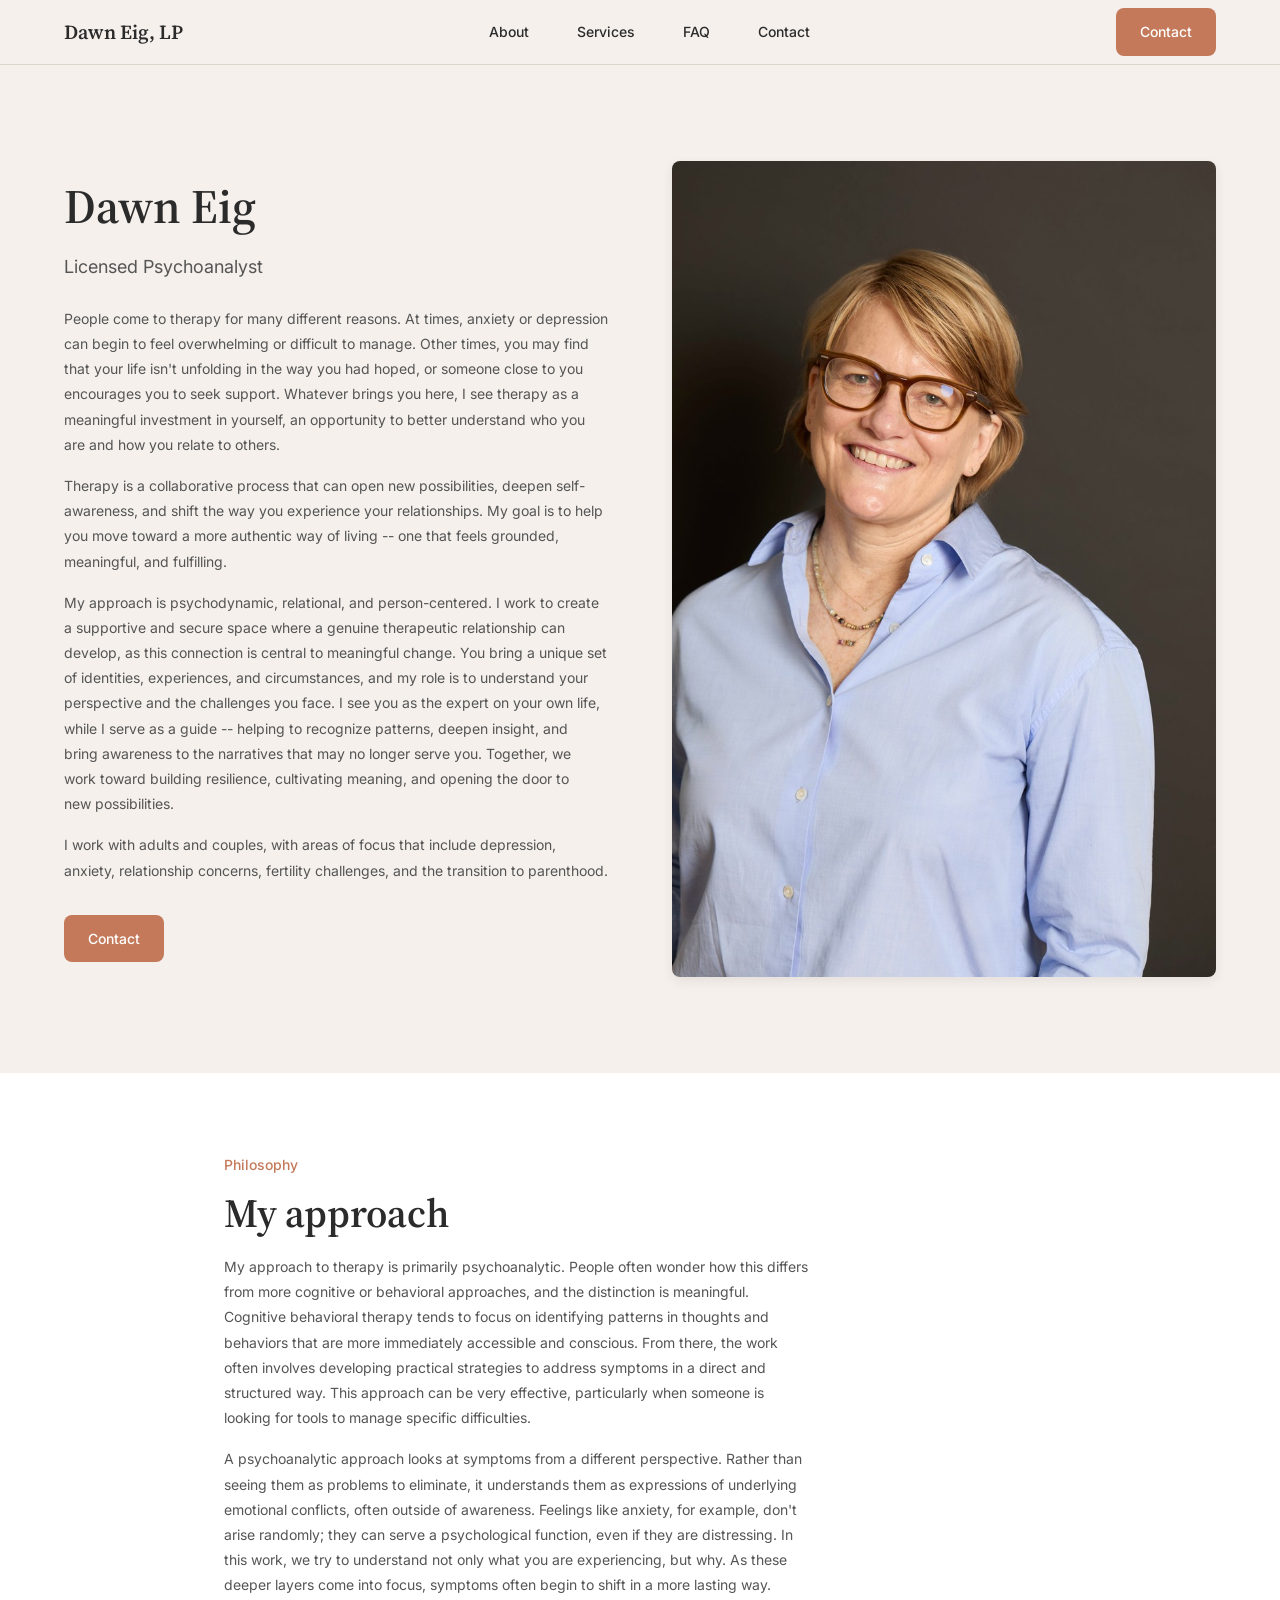
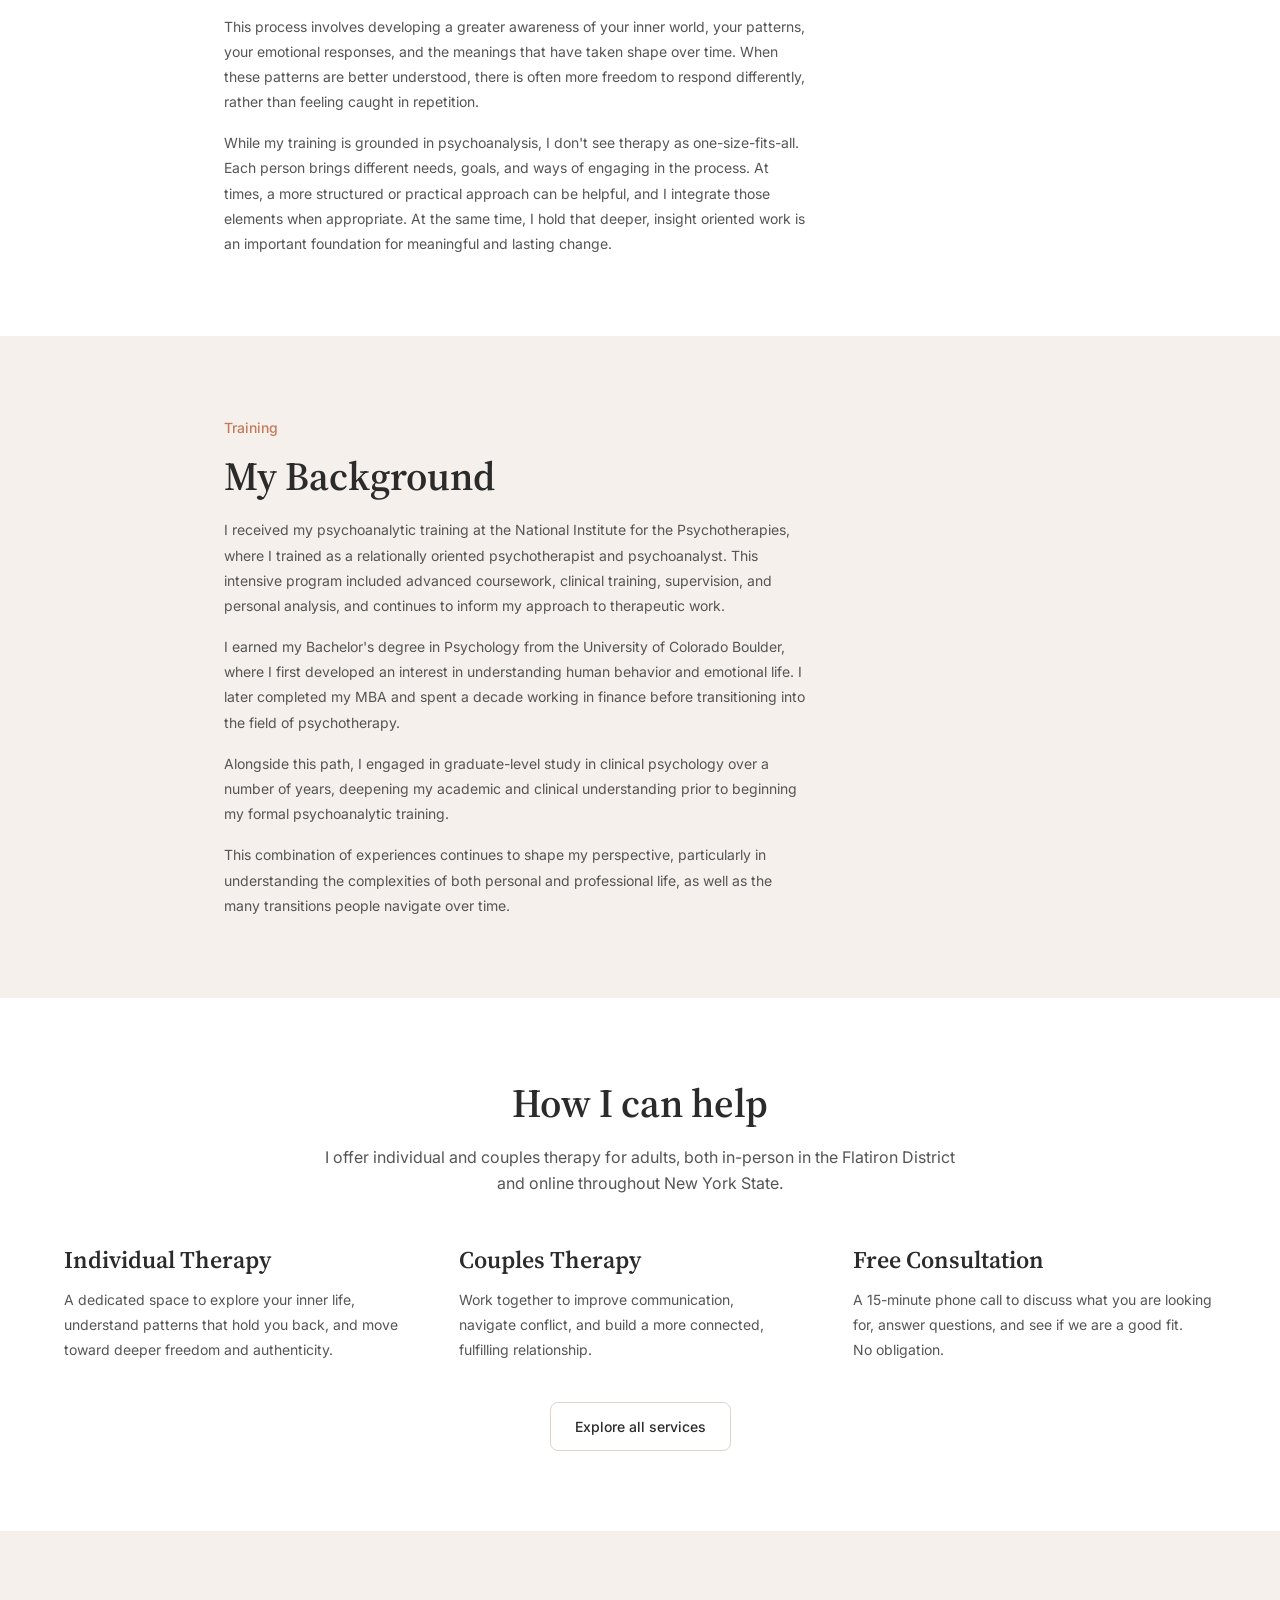
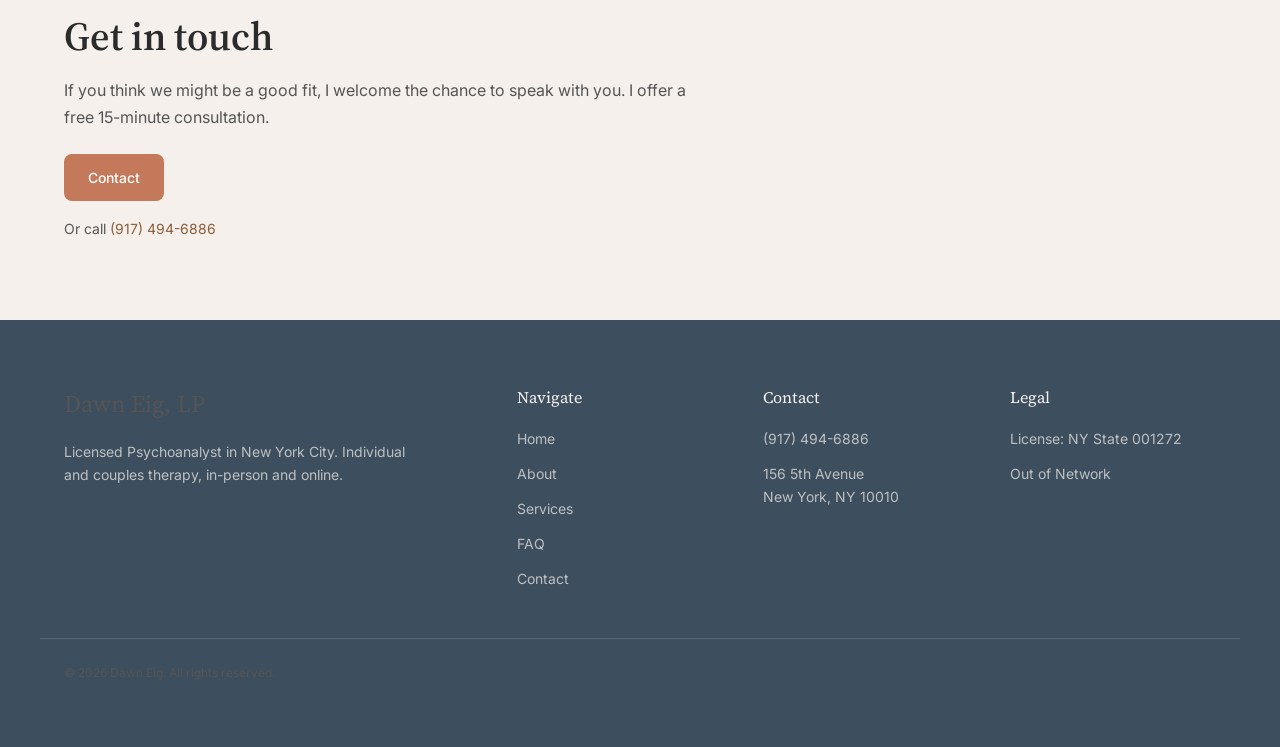
==== index.html @ f0683a22 "Update home subtitle to Licensed Psychoanalyst" ====
<!DOCTYPE html>
<html lang="en">
<head>
  <meta charset="UTF-8">
  <meta name="viewport" content="width=device-width, initial-scale=1.0">
  <meta name="description" content="Dawn Eig, Licensed Psychoanalyst in New York City. Individual and couples therapy.">
  <title>Dawn Eig, LP | Licensed Psychoanalyst | New York City</title>
  <link rel="preconnect" href="https://fonts.googleapis.com">
  <link rel="preconnect" href="https://fonts.gstatic.com" crossorigin>
  <link href="https://fonts.googleapis.com/css2?family=Inter:wght@400;500;600&family=Source+Serif+4:ital,opsz,wght@0,8..60,400;0,8..60,600;1,8..60,400&display=swap" rel="stylesheet">
  <link rel="stylesheet" href="/css/tokens.css">
  <link rel="stylesheet" href="/css/reset.css">
  <link rel="stylesheet" href="/css/base.css">
  <link rel="stylesheet" href="/css/layout.css">
  <link rel="stylesheet" href="/css/components.css">
  <link rel="stylesheet" href="/css/pages.css">
</head>
<body>
  <a href="#main" class="sr-only">Skip to main content</a>

  <header class="nav" role="banner">
    <div class="container nav__inner">
      <a href="/" class="nav__logo" aria-label="Dawn Eig, Licensed Psychoanalyst -- Home">Dawn Eig, LP</a>
      <nav class="nav__links" aria-label="Primary navigation">
        <a href="/about/" class="nav__link">About</a>
        <a href="/services/" class="nav__link">Services</a>
        <a href="/faq/" class="nav__link">FAQ</a>
        <a href="/contact/" class="nav__link">Contact</a>
      </nav>
      <a href="/contact/" class="btn btn--primary nav__cta">Contact</a>
      <button class="nav__toggle" aria-label="Toggle menu" aria-expanded="false" aria-controls="nav-mobile">
        <span class="nav__toggle-bar" aria-hidden="true"></span>
        <span class="nav__toggle-bar" aria-hidden="true"></span>
        <span class="nav__toggle-bar" aria-hidden="true"></span>
      </button>
    </div>
    <div id="nav-mobile" class="nav__mobile container">
      <a href="/about/" class="nav__link">About</a>
      <a href="/services/" class="nav__link">Services</a>
      <a href="/faq/" class="nav__link">FAQ</a>
      <a href="/contact/" class="nav__link">Contact</a>
      <a href="/contact/" class="btn btn--primary">Contact</a>
    </div>
  </header>

  <main id="main">
    <!-- Hero -->
    <section class="section section--primary hero" aria-labelledby="hero-heading">
      <div class="container hero__inner">
        <div class="hero__content">
          <h1 id="hero-heading" class="hero__title">Dawn Eig</h1>
          <p class="hero__subtitle">Licensed Psychoanalyst</p>
          <div class="hero__text" style="font-size: var(--font-size-sm);">
            <p>People come to therapy for many different reasons. At times, anxiety or depression can begin to feel overwhelming or difficult to manage. Other times, you may find that your life isn't unfolding in the way you had hoped, or someone close to you encourages you to seek support. Whatever brings you here, I see therapy as a meaningful investment in yourself, an opportunity to better understand who you are and how you relate to others.</p>
            <p>Therapy is a collaborative process that can open new possibilities, deepen self-awareness, and shift the way you experience your relationships. My goal is to help you move toward a more authentic way of living -- one that feels grounded, meaningful, and fulfilling.</p>
            <p>My approach is psychodynamic, relational, and person-centered. I work to create a supportive and secure space where a genuine therapeutic relationship can develop, as this connection is central to meaningful change. You bring a unique set of identities, experiences, and circumstances, and my role is to understand your perspective and the challenges you face. I see you as the expert on your own life, while I serve as a guide -- helping to recognize patterns, deepen insight, and bring awareness to the narratives that may no longer serve you. Together, we work toward building resilience, cultivating meaning, and opening the door to new possibilities.</p>
            <p>I work with adults and couples, with areas of focus that include depression, anxiety, relationship concerns, fertility challenges, and the transition to parenthood.</p>
          </div>
          <div class="hero__actions">
            <a href="/contact/" class="btn btn--primary">Contact</a>
          </div>
        </div>
        <figure class="hero__image">
          <img src="/assets/images/dawn-eig-hero.jpg" alt="Dawn Eig, Licensed Psychoanalyst" loading="eager" width="800" height="1200">
        </figure>
      </div>
    </section>

    <!-- Philosophy -->
    <section class="section section--secondary" aria-labelledby="philosophy-heading">
      <div class="container container--narrow">
        <span class="section__eyebrow">Philosophy</span>
        <h2 id="philosophy-heading" class="section__title">My approach</h2>
        <div style="font-size: var(--font-size-sm); line-height: var(--line-height-relaxed); color: var(--color-text-secondary);">
          <p style="margin-bottom: var(--space-4);">My approach to therapy is primarily psychoanalytic. People often wonder how this differs from more cognitive or behavioral approaches, and the distinction is meaningful. Cognitive behavioral therapy tends to focus on identifying patterns in thoughts and behaviors that are more immediately accessible and conscious. From there, the work often involves developing practical strategies to address symptoms in a direct and structured way. This approach can be very effective, particularly when someone is looking for tools to manage specific difficulties.</p>
          <p style="margin-bottom: var(--space-4);">A psychoanalytic approach looks at symptoms from a different perspective. Rather than seeing them as problems to eliminate, it understands them as expressions of underlying emotional conflicts, often outside of awareness. Feelings like anxiety, for example, don't arise randomly; they can serve a psychological function, even if they are distressing. In this work, we try to understand not only what you are experiencing, but why. As these deeper layers come into focus, symptoms often begin to shift in a more lasting way.</p>
          <p style="margin-bottom: var(--space-4);">This process involves developing a greater awareness of your inner world, your patterns, your emotional responses, and the meanings that have taken shape over time. When these patterns are better understood, there is often more freedom to respond differently, rather than feeling caught in repetition.</p>
          <p>While my training is grounded in psychoanalysis, I don't see therapy as one-size-fits-all. Each person brings different needs, goals, and ways of engaging in the process. At times, a more structured or practical approach can be helpful, and I integrate those elements when appropriate. At the same time, I hold that deeper, insight oriented work is an important foundation for meaningful and lasting change.</p>
        </div>
      </div>
    </section>

    <!-- Training -->
    <section class="section section--primary" aria-labelledby="training-heading">
      <div class="container container--narrow">
        <span class="section__eyebrow">Training</span>
        <h2 id="training-heading" class="section__title">My Background</h2>
        <div style="font-size: var(--font-size-sm); line-height: var(--line-height-relaxed); color: var(--color-text-secondary);">
          <p style="margin-bottom: var(--space-4);">I received my psychoanalytic training at the National Institute for the Psychotherapies, where I trained as a relationally oriented psychotherapist and psychoanalyst. This intensive program included advanced coursework, clinical training, supervision, and personal analysis, and continues to inform my approach to therapeutic work.</p>
          <p style="margin-bottom: var(--space-4);">I earned my Bachelor's degree in Psychology from the University of Colorado Boulder, where I first developed an interest in understanding human behavior and emotional life. I later completed my MBA and spent a decade working in finance before transitioning into the field of psychotherapy.</p>
          <p style="margin-bottom: var(--space-4);">Alongside this path, I engaged in graduate-level study in clinical psychology over a number of years, deepening my academic and clinical understanding prior to beginning my formal psychoanalytic training.</p>
          <p>This combination of experiences continues to shape my perspective, particularly in understanding the complexities of both personal and professional life, as well as the many transitions people navigate over time.</p>
        </div>
      </div>
    </section>

    <!-- Services Preview -->
    <section class="section section--secondary" aria-labelledby="services-heading">
      <div class="container">
        <header class="section__header section__header--center">
          <h2 id="services-heading" class="section__title">How I can help</h2>
          <p>I offer individual and couples therapy for adults, both in-person in the Flatiron District and online throughout New York State.</p>
        </header>
        <div class="grid grid--3">
          <article>
            <h3 style="font-family: var(--font-serif); font-size: var(--font-size-xl); margin-bottom: var(--space-3);">Individual Therapy</h3>
            <p style="font-size: var(--font-size-sm); line-height: var(--line-height-relaxed); color: var(--color-text-secondary);">A dedicated space to explore your inner life, understand patterns that hold you back, and move toward deeper freedom and authenticity.</p>
          </article>
          <article>
            <h3 style="font-family: var(--font-serif); font-size: var(--font-size-xl); margin-bottom: var(--space-3);">Couples Therapy</h3>
            <p style="font-size: var(--font-size-sm); line-height: var(--line-height-relaxed); color: var(--color-text-secondary);">Work together to improve communication, navigate conflict, and build a more connected, fulfilling relationship.</p>
          </article>
          <article>
            <h3 style="font-family: var(--font-serif); font-size: var(--font-size-xl); margin-bottom: var(--space-3);">Free Consultation</h3>
            <p style="font-size: var(--font-size-sm); line-height: var(--line-height-relaxed); color: var(--color-text-secondary);">A 15-minute phone call to discuss what you are looking for, answer questions, and see if we are a good fit. No obligation.</p>
          </article>
        </div>
        <div class="text-center" style="margin-top: var(--space-10);">
          <a href="/services/" class="btn btn--secondary">Explore all services</a>
        </div>
      </div>
    </section>

    <!-- CTA -->
    <section class="section section--primary" aria-labelledby="cta-heading">
      <div class="container">
        <h2 id="cta-heading" class="section__title">Get in touch</h2>
        <p style="margin-bottom: var(--space-6);">If you think we might be a good fit, I welcome the chance to speak with you. I offer a free 15-minute consultation.</p>
        <a href="/contact/" class="btn btn--primary">Contact</a>
        <p style="margin-top: var(--space-4); font-size: var(--font-size-sm);">Or call <a href="tel:+19174946886">(917) 494-6886</a></p>
      </div>
    </section>
  </main>

  <footer class="footer" role="contentinfo">
    <div class="container footer__inner">
      <div>
        <p class="footer__brand">Dawn Eig, LP</p>
        <p class="footer__text">Licensed Psychoanalyst in New York City. Individual and couples therapy, in-person and online.</p>
      </div>
      <div>
        <p class="footer__heading">Navigate</p>
        <nav class="footer__links" aria-label="Footer navigation">
          <a href="/" class="footer__link">Home</a>
          <a href="/about/" class="footer__link">About</a>
          <a href="/services/" class="footer__link">Services</a>
          <a href="/faq/" class="footer__link">FAQ</a>
          <a href="/contact/" class="footer__link">Contact</a>
        </nav>
      </div>
      <div>
        <p class="footer__heading">Contact</p>
        <div class="footer__links">
          <a href="tel:+19174946886" class="footer__link">(917) 494-6886</a>
          <a href="https://maps.google.com/?q=156+5th+Avenue+New+York+NY+10010" target="_blank" rel="noopener noreferrer" class="footer__link">156 5th Avenue<br>New York, NY 10010</a>
        </div>
      </div>
      <div>
        <p class="footer__heading">Legal</p>
        <div class="footer__links">
          <span class="footer__link">License: NY State 001272</span>
          <span class="footer__link">Out of Network</span>
        </div>
      </div>
    </div>
    <div class="container footer__bottom">
      <p>&copy; 2026 Dawn Eig. All rights reserved.</p>
    </div>
  </footer>

  <script type="module" src="/js/main.js"></script>
</body>
</html>
---- css/tokens.css ----
/*
 * Design Tokens
 * Single source of truth for colors, typography, spacing, and breakpoints.
 * Modify here to update the entire site.
 */

:root {
  /* Colors */
  --color-bg-primary: #F5F0EB;
  --color-bg-secondary: #FFFFFF;
  --color-bg-dark: #3D4F5F;
  --color-text-primary: #2B2B2B;
  --color-text-secondary: #555555;
  --color-text-on-dark: #F5F0EB;
  --color-accent: #C47A5A;
  --color-accent-hover: #A86446;
  --color-accent-light: #E8C4B0;
  --color-link: #8B5E3C;
  --color-border: #DDD5CC;

  /* Typography */
  --font-serif: 'Source Serif 4', 'Cormorant Garamond', Georgia, serif;
  --font-sans: 'Inter', 'DM Sans', -apple-system, BlinkMacSystemFont, sans-serif;
  --font-size-xs: 0.75rem;
  --font-size-sm: 0.875rem;
  --font-size-base: 1rem;
  --font-size-md: 1.125rem;
  --font-size-lg: 1.25rem;
  --font-size-xl: 1.5rem;
  --font-size-2xl: 2rem;
  --font-size-3xl: 2.5rem;
  --font-size-4xl: 3rem;
  --line-height-tight: 1.25;
  --line-height-normal: 1.65;
  --line-height-relaxed: 1.8;

  /* Spacing */
  --space-1: 0.25rem;
  --space-2: 0.5rem;
  --space-3: 0.75rem;
  --space-4: 1rem;
  --space-5: 1.25rem;
  --space-6: 1.5rem;
  --space-8: 2rem;
  --space-10: 2.5rem;
  --space-12: 3rem;
  --space-16: 4rem;
  --space-20: 5rem;
  --space-24: 6rem;

  /* Layout */
  --container-max: 75rem;
  --container-narrow: 55rem;
  --section-padding-y: var(--space-20);
  --border-radius: 8px;

  /* Transitions */
  --transition-fast: 150ms ease;
  --transition-base: 200ms ease;
  --transition-slow: 300ms ease;

  /* Shadows */
  --shadow-sm: 0 1px 2px rgba(43, 43, 43, 0.05);
  --shadow-md: 0 4px 12px rgba(43, 43, 43, 0.08);
  --shadow-lg: 0 8px 24px rgba(43, 43, 43, 0.1);
}

@media (prefers-reduced-motion: reduce) {
  :root {
    --transition-fast: 0ms;
    --transition-base: 0ms;
    --transition-slow: 0ms;
  }
}
---- css/base.css ----
/* Base typography and element styles */

body {
  font-family: var(--font-sans);
  font-size: var(--font-size-base);
  color: var(--color-text-primary);
  background-color: var(--color-bg-primary);
}

h1, h2, h3, h4 {
  font-family: var(--font-serif);
  font-weight: 600;
  line-height: var(--line-height-tight);
  color: var(--color-text-primary);
  text-wrap: balance;
}

h1 { font-size: var(--font-size-3xl); }
h2 { font-size: var(--font-size-2xl); }
h3 { font-size: var(--font-size-xl); }
h4 { font-size: var(--font-size-lg); }

p {
  max-width: 65ch;
  text-wrap: pretty;
  color: var(--color-text-secondary);
}

p + p {
  margin-top: var(--space-4);
}

a {
  color: var(--color-link);
  transition: color var(--transition-fast);
}

a:hover,
a:focus {
  color: var(--color-accent);
  text-decoration: underline;
  text-underline-offset: 3px;
}

@media (min-width: 48rem) {
  h1 { font-size: var(--font-size-4xl); }
  h2 { font-size: var(--font-size-3xl); }
}
---- css/layout.css ----
/* Layout primitives: containers, sections, grids */

.container {
  width: 100%;
  max-width: var(--container-max);
  margin-inline: auto;
  padding-inline: var(--space-6);
}

.container--narrow {
  max-width: var(--container-narrow);
}

.section {
  padding-block: var(--section-padding-y);
}

.section--primary {
  background-color: var(--color-bg-primary);
}

.section--secondary {
  background-color: var(--color-bg-secondary);
}

.section--dark {
  background-color: var(--color-bg-dark);
  color: var(--color-text-on-dark);
}

.section--dark h1,
.section--dark h2,
.section--dark h3,
.section--dark h4 {
  color: var(--color-text-on-dark);
}

.section--dark p {
  color: rgba(245, 240, 235, 0.85);
}

.section--dark .card {
  color: var(--color-text-primary);
}

.section--dark .card h3,
.section--dark .card .card__title {
  color: var(--color-text-primary);
}

.section--dark .card p,
.section--dark .card .card__text {
  color: var(--color-text-secondary);
}

.grid {
  display: grid;
  gap: var(--space-8);
}

.grid--2 {
  grid-template-columns: 1fr;
}

.grid--3 {
  grid-template-columns: 1fr;
}

@media (min-width: 48rem) {
  .grid--2 {
    grid-template-columns: repeat(2, 1fr);
  }
}

@media (min-width: 64rem) {
  .grid--3 {
    grid-template-columns: repeat(3, 1fr);
  }
}
---- css/components.css ----
/* Reusable UI components */

/* ---- Navigation ---- */
.nav {
  position: sticky;
  top: 0;
  z-index: 100;
  background-color: rgba(245, 240, 235, 0.95);
  backdrop-filter: blur(8px);
  border-bottom: 1px solid var(--color-border);
}

.nav__inner {
  display: flex;
  align-items: center;
  justify-content: space-between;
  height: 4rem;
}

.nav__logo {
  font-family: var(--font-serif);
  font-size: var(--font-size-lg);
  font-weight: 600;
  color: var(--color-text-primary);
}

.nav__logo:hover {
  text-decoration: none;
  color: var(--color-accent);
}

.nav__links {
  display: none;
  gap: var(--space-12);
  align-items: center;
}

.nav__link {
  font-size: var(--font-size-sm);
  font-weight: 500;
  color: var(--color-text-primary);
}

.nav__link:hover,
.nav__link[aria-current="page"] {
  color: var(--color-accent);
}

.nav__cta {
  display: none;
}

.nav__toggle {
  display: flex;
  flex-direction: column;
  gap: 5px;
  padding: var(--space-2);
}

.nav__toggle-bar {
  display: block;
  width: 24px;
  height: 2px;
  background-color: var(--color-text-primary);
  transition: transform var(--transition-base), opacity var(--transition-base);
}

.nav__toggle[aria-expanded="true"] .nav__toggle-bar:first-child {
  transform: translateY(7px) rotate(45deg);
}

.nav__toggle[aria-expanded="true"] .nav__toggle-bar:nth-child(2) {
  opacity: 0;
}

.nav__toggle[aria-expanded="true"] .nav__toggle-bar:last-child {
  transform: translateY(-7px) rotate(-45deg);
}

.nav__mobile {
  display: none;
  flex-direction: column;
  gap: var(--space-4);
  padding: var(--space-4) var(--space-6) var(--space-8);
  border-top: 1px solid var(--color-border);
}

.nav__mobile.is-open {
  display: flex;
}

@media (min-width: 48rem) {
  .nav__links {
    display: flex;
  }

  .nav__cta {
    display: inline-flex;
  }

  .nav__toggle {
    display: none;
  }

  .nav__mobile {
    display: none !important;
  }
}

/* ---- Buttons ---- */
.btn {
  display: inline-flex;
  align-items: center;
  justify-content: center;
  padding: var(--space-3) var(--space-6);
  font-family: var(--font-sans);
  font-size: var(--font-size-sm);
  font-weight: 500;
  border-radius: var(--border-radius);
  transition: background-color var(--transition-base);
}

.btn:hover {
  text-decoration: none;
}

.btn:active {
  opacity: 0.92;
}

.btn--primary:focus-visible,
.btn--on-dark:focus-visible {
  outline-color: var(--color-bg-secondary);
}

.btn--primary {
  background-color: var(--color-accent);
  color: var(--color-bg-secondary);
}

.btn--primary:hover {
  background-color: var(--color-accent-hover);
  color: var(--color-bg-secondary);
}

.btn--secondary {
  background-color: transparent;
  color: var(--color-text-primary);
  border: 1.5px solid var(--color-border);
}

.btn--secondary:hover {
  border-color: var(--color-accent);
  color: var(--color-accent);
}

.btn--on-dark {
  background-color: var(--color-bg-secondary);
  color: var(--color-text-primary);
}

.btn--on-dark:hover {
  background-color: var(--color-accent-light);
}

/* ---- Cards ---- */
.card {
  background-color: var(--color-bg-secondary);
  border-radius: var(--border-radius);
  padding: var(--space-8);
  box-shadow: var(--shadow-sm);
  transition: box-shadow var(--transition-base), transform var(--transition-base);
}

.card:hover {
  box-shadow: var(--shadow-md);
}

.card__title {
  font-family: var(--font-serif);
  font-size: var(--font-size-xl);
  margin-bottom: var(--space-3);
}

.card__text {
  font-size: var(--font-size-sm);
  line-height: var(--line-height-relaxed);
}

/* ---- Forms ---- */
.form__group {
  margin-bottom: var(--space-5);
}

.form__label {
  display: block;
  margin-bottom: var(--space-2);
  font-size: var(--font-size-sm);
  font-weight: 500;
  color: var(--color-text-secondary);
}

.form__input,
.form__textarea {
  width: 100%;
  padding: var(--space-3) var(--space-4);
  font-size: var(--font-size-base);
  background-color: var(--color-bg-secondary);
  border: 1.5px solid var(--color-border);
  border-radius: var(--border-radius);
  transition: border-color var(--transition-fast), box-shadow var(--transition-fast);
}

.form__input:focus,
.form__textarea:focus {
  border-color: var(--color-accent);
  box-shadow: 0 0 0 3px rgba(196, 122, 90, 0.15);
  outline: none;
}

.form__textarea {
  min-height: 8rem;
  resize: vertical;
}

.form__error {
  display: none;
  margin-top: var(--space-2);
  font-size: var(--font-size-sm);
  color: #C0392B;
}

.form__group.is-invalid .form__error {
  display: block;
}

.form__group.is-invalid .form__input,
.form__group.is-invalid .form__textarea {
  border-color: #C0392B;
}

.form__success {
  display: none;
  padding: var(--space-6);
  background-color: #E8F5E9;
  border: 1.5px solid #A5D6A7;
  border-radius: var(--border-radius);
  color: #2E7D32;
}

.form__success.is-visible {
  display: block;
}

/* ---- Utility ---- */
.text-center { text-align: center; }
.text-center p { margin-inline: auto; }

.sr-only {
  position: absolute;
  width: 1px;
  height: 1px;
  padding: 0;
  margin: -1px;
  overflow: hidden;
  clip: rect(0, 0, 0, 0);
  white-space: nowrap;
  border: 0;
}
---- css/pages.css ----
/* Page-specific styles */

/* ---- Hero ---- */
.hero {
  padding-block: var(--space-16);
}

.hero__inner {
  display: grid;
  gap: var(--space-10);
  align-items: center;
}

.hero__content {
  order: 2;
}

.hero__title {
  margin-bottom: var(--space-4);
}

.hero__title em {
  font-style: normal;
  color: var(--color-accent);
}

.hero__subtitle {
  font-family: var(--font-sans);
  font-size: var(--font-size-md);
  font-weight: 400;
  color: var(--color-text-secondary);
  margin-bottom: var(--space-6);
}

.hero__subtitle--about {
  font-style: italic;
  margin-top: calc(-1 * var(--space-4));
}

.hero__text {
  font-size: var(--font-size-md);
  line-height: var(--line-height-relaxed);
  margin-bottom: var(--space-8);
}

.hero__actions {
  display: flex;
  flex-wrap: wrap;
  gap: var(--space-4);
}

.hero__image {
  order: 1;
  border-radius: var(--border-radius);
  overflow: hidden;
  box-shadow: var(--shadow-md);
}

.hero__image img {
  width: 100%;
  aspect-ratio: 2 / 3;
  object-fit: cover;
}

/* About page bio text */
.bio__text {
  font-size: var(--font-size-lg);
  line-height: var(--line-height-relaxed);
  max-width: 55ch;
}

.bio__text:first-of-type {
  margin-top: var(--space-6);
}

@media (min-width: 48rem) {
  .hero {
    padding-block: var(--space-24);
  }

  .hero__inner {
    grid-template-columns: 1fr 1fr;
    gap: var(--space-16);
  }

  .hero__content {
    order: 1;
  }

  .hero__image {
    order: 2;
  }
}

/* ---- Section Header ---- */
.section__header {
  margin-bottom: var(--space-12);
}

.section__header--center {
  text-align: center;
}

.section__header--center p {
  margin-inline: auto;
}

.section__eyebrow {
  display: block;
  font-family: var(--font-sans);
  font-size: var(--font-size-sm);
  font-weight: 500;
  color: var(--color-accent);
  margin-bottom: var(--space-3);
}

.section__title {
  margin-bottom: var(--space-4);
}

/* ---- List Blocks ---- */
.list-block__item {
  padding: var(--space-6) 0;
  border-bottom: 1px solid var(--color-border);
}

.list-block__item:first-child {
  border-top: 1px solid var(--color-border);
}

.list-block__title {
  font-family: var(--font-serif);
  font-size: var(--font-size-lg);
  margin-bottom: var(--space-2);
}

.list-block__text {
  font-size: var(--font-size-sm);
  color: var(--color-text-secondary);
  max-width: 60ch;
}

/* ---- Footer ---- */
.footer {
  padding-block: var(--space-16);
  background-color: var(--color-bg-dark);
  color: var(--color-text-on-dark);
}

.footer__inner {
  display: grid;
  gap: var(--space-10);
}

.footer__brand {
  font-family: var(--font-serif);
  font-size: var(--font-size-xl);
  margin-bottom: var(--space-3);
}

.footer__text {
  font-size: var(--font-size-sm);
  color: rgba(245, 240, 235, 0.7);
  max-width: 40ch;
}

.footer__heading {
  font-family: var(--font-serif);
  font-size: var(--font-size-base);
  margin-bottom: var(--space-4);
  color: var(--color-text-on-dark);
}

.footer__links {
  display: flex;
  flex-direction: column;
  gap: var(--space-3);
}

.footer__link {
  font-size: var(--font-size-sm);
  color: rgba(245, 240, 235, 0.7);
}

.footer__link:hover {
  color: var(--color-text-on-dark);
}

.footer__bottom {
  margin-top: var(--space-12);
  padding-top: var(--space-6);
  border-top: 1px solid rgba(245, 240, 235, 0.15);
  font-size: var(--font-size-xs);
  color: rgba(245, 240, 235, 0.5);
}

@media (min-width: 48rem) {
  .footer__inner {
    grid-template-columns: 2fr 1fr 1fr 1fr;
  }
}
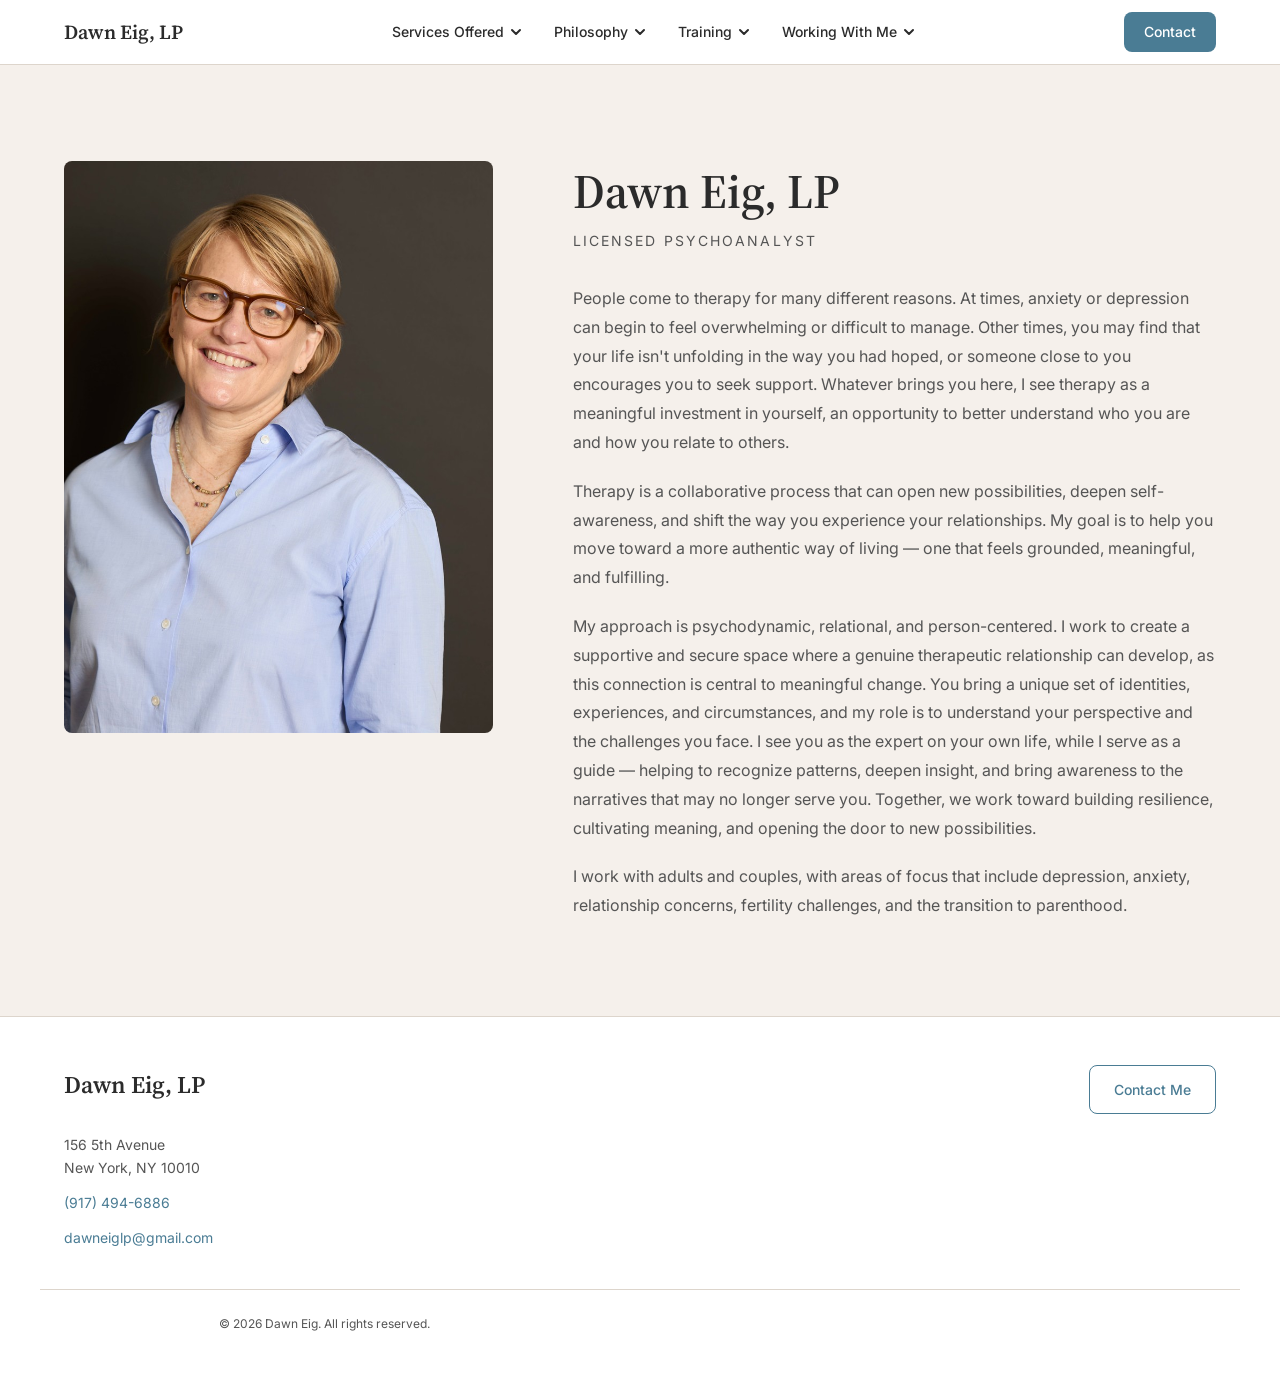
==== commit 0f1892f9: "Redesign: single-page dropdown-nav format matching kirstenlentz.com - Convert to single-page design " ====
--- a/index.html
+++ b/index.html
@@ -3,7 +3,7 @@
 <head>
   <meta charset="UTF-8">
   <meta name="viewport" content="width=device-width, initial-scale=1.0">
-  <meta name="description" content="Dawn Eig, Licensed Psychoanalyst in New York City. Individual and couples therapy.">
+  <meta name="description" content="Dawn Eig, Licensed Psychoanalyst in New York City. Individual and couples therapy, psychoanalysis, and couples therapy.">
   <title>Dawn Eig, LP | Licensed Psychoanalyst | New York City</title>
   <link rel="preconnect" href="https://fonts.googleapis.com">
   <link rel="preconnect" href="https://fonts.gstatic.com" crossorigin>
@@ -18,152 +18,266 @@
 <body>
   <a href="#main" class="sr-only">Skip to main content</a>
 
+  <!-- ======== Header / Navigation ======== -->
   <header class="nav" role="banner">
     <div class="container nav__inner">
-      <a href="/" class="nav__logo" aria-label="Dawn Eig, Licensed Psychoanalyst -- Home">Dawn Eig, LP</a>
-      <nav class="nav__links" aria-label="Primary navigation">
-        <a href="/about/" class="nav__link">About</a>
-        <a href="/services/" class="nav__link">Services</a>
-        <a href="/faq/" class="nav__link">FAQ</a>
-        <a href="/contact/" class="nav__link">Contact</a>
-      </nav>
-      <a href="/contact/" class="btn btn--primary nav__cta">Contact</a>
+      <a href="/" class="nav__logo" aria-label="Dawn Eig, Licensed Psychoanalyst — Home">Dawn Eig, LP</a>
+
+      <!-- Desktop dropdown navigation -->
+      <div class="nav__dropdowns">
+        <div class="nav__dropdown-wrapper" style="position: relative;">
+          <button class="nav__dropdown-btn" aria-expanded="false" aria-controls="dropdown-services" data-dropdown="services">
+            Services Offered
+            <svg class="nav__chevron" viewBox="0 0 12 12" fill="none" stroke="currentColor" stroke-width="2" stroke-linecap="round" stroke-linejoin="round" aria-hidden="true">
+              <polyline points="2,4 6,8 10,4"></polyline>
+            </svg>
+          </button>
+        </div>
+        <div class="nav__dropdown-wrapper" style="position: relative;">
+          <button class="nav__dropdown-btn" aria-expanded="false" aria-controls="dropdown-philosophy" data-dropdown="philosophy">
+            Philosophy
+            <svg class="nav__chevron" viewBox="0 0 12 12" fill="none" stroke="currentColor" stroke-width="2" stroke-linecap="round" stroke-linejoin="round" aria-hidden="true">
+              <polyline points="2,4 6,8 10,4"></polyline>
+            </svg>
+          </button>
+        </div>
+        <div class="nav__dropdown-wrapper" style="position: relative;">
+          <button class="nav__dropdown-btn" aria-expanded="false" aria-controls="dropdown-training" data-dropdown="training">
+            Training
+            <svg class="nav__chevron" viewBox="0 0 12 12" fill="none" stroke="currentColor" stroke-width="2" stroke-linecap="round" stroke-linejoin="round" aria-hidden="true">
+              <polyline points="2,4 6,8 10,4"></polyline>
+            </svg>
+          </button>
+        </div>
+        <div class="nav__dropdown-wrapper" style="position: relative;">
+          <button class="nav__dropdown-btn" aria-expanded="false" aria-controls="dropdown-working" data-dropdown="working">
+            Working With Me
+            <svg class="nav__chevron" viewBox="0 0 12 12" fill="none" stroke="currentColor" stroke-width="2" stroke-linecap="round" stroke-linejoin="round" aria-hidden="true">
+              <polyline points="2,4 6,8 10,4"></polyline>
+            </svg>
+          </button>
+        </div>
+      </div>
+
+      <a href="/contact/" class="nav__cta">Contact</a>
+
+      <!-- Mobile hamburger toggle -->
       <button class="nav__toggle" aria-label="Toggle menu" aria-expanded="false" aria-controls="nav-mobile">
         <span class="nav__toggle-bar" aria-hidden="true"></span>
         <span class="nav__toggle-bar" aria-hidden="true"></span>
         <span class="nav__toggle-bar" aria-hidden="true"></span>
       </button>
     </div>
+
+    <!-- Desktop Dropdown Panels (full-width, positioned below header) -->
+    <div id="dropdown-services" class="dropdown-panel" role="region" aria-label="Services Offered" hidden>
+      <div class="dropdown-panel__inner">
+        <div class="dropdown-panel__services">
+          <div class="dropdown-panel__service-item">
+            <h3>Individual Therapy</h3>
+            <p>Psychotherapy is a shared process — an encounter between two minds working together to make sense of what feels difficult or overwhelming. At certain moments in life, it becomes hard to navigate things on your own. In those moments, having another person alongside you can open up new ways of understanding. Together, we begin to ask: what are the stories you carry about yourself, and how have they taken shape over time? As we explore these narratives, it often becomes clear that some no longer fit and may be ready to shift.</p>
+            <p>When painful experiences remain outside of awareness, they tend to repeat themselves in subtle and not-so-subtle ways. These patterns can begin to feel stuck, as if you're circling the same struggles without resolution. Therapy offers a space to pause these cycles, to look at them more closely, and to begin imagining something different — so that change feels possible and life becomes more manageable and meaningful.</p>
+            <p>People often wonder whether talking alone can truly make a difference. In many cases, it can. Research and clinical experience alike show that meaningful change can emerge through conversation, especially when approached with openness and curiosity. Over time, the therapeutic relationship itself becomes a place where new ways of thinking, feeling, and relating can take shape.</p>
+            <p>You might think of therapy as creating room to think and feel more freely — especially when anxiety, depression, or overwhelm make it hard to find clarity. Within this space, new perspectives can emerge, along with a deeper understanding of yourself and your experiences. As this unfolds, many people begin to feel a sense of relief and greater emotional freedom.</p>
+            <p>This process is guided by someone trained to understand emotional pain — how it develops, how it is expressed, and how it can be worked through with care and attention. Therapy makes it possible to access parts of yourself that may have been out of reach, shaped by past experiences or held outside of awareness. Bringing these elements into view is often an important step toward lasting change.</p>
+          </div>
+          <div class="dropdown-panel__service-item">
+            <h3>Individual Psychoanalysis</h3>
+            <p>Psychoanalysis began with Freud at the end of the 19th century, but it has evolved significantly over time. Today, it is a living, dynamic practice shaped by more than a century of clinical experience and new ways of understanding the mind.</p>
+            <p>Contemporary psychoanalysis centers on the relationship between you and the analyst. It uses that relationship as a way to explore your inner world — your thoughts, feelings, memories, and patterns — in a sustained and meaningful way. The work is immersive and deeply collaborative, grounded in a shared commitment to understanding your experience more fully. Within this process, space is created for insight, connection, and change, allowing for a deeper engagement with areas of conflict, pain, and possibility.</p>
+            <p>One of the primary distinctions between psychotherapy and psychoanalysis is the frequency of sessions. While this may seem like a practical detail, it has important implications for the depth of the work. Meeting more frequently allows for a greater sense of continuity and immersion, making it easier to notice patterns as they unfold both within the sessions and in your daily life. This sustained engagement can deepen the process and open up more opportunities for meaningful change.</p>
+            <p>At the same time, once-weekly psychotherapy can be highly effective and transformative. The choice of frequency depends on what feels manageable and appropriate for you. When it is possible to meet more often, however, the added consistency and intensity can strengthen the therapeutic relationship and support a more in-depth exploration.</p>
+          </div>
+          <div class="dropdown-panel__service-item">
+            <h3>Couples Therapy</h3>
+            <p>Couples therapy is a space where the relationship itself becomes the focus of our work. Rather than concentrating on one person, we pay attention to the dynamic that unfolds between you, how you communicate, where you feel stuck, and how patterns develop over time. As a team, we work toward understanding these patterns with greater clarity and care.</p>
+            <p>Part of this process involves learning how each of you experiences and expresses emotion. Often, partners can feel misunderstood even when there is genuine care and effort. Together, we begin to "translate" each other's emotional languages, recognizing that empathy in a relationship goes beyond imagining how you might feel in the same situation. It involves drawing on a deeper understanding of your partner, their history, sensitivities, and ways of making meaning, to more fully grasp their experience.</p>
+            <p>Many couples find themselves caught in repeating cycles, miscommunications, frustrations, or disconnections that seem to resolve temporarily but then return. In therapy, we slow these moments down to better understand what is happening beneath the surface. This creates an opportunity to respond differently, with more awareness and intention, rather than reacting patterns.</p>
+            <p>Couples therapy also creates space to rebuild trust, strengthen connection, and re-engage with one another in more meaningful ways. This may involve working through conflict, navigating life transitions, or addressing longstanding tensions. Over time, the goal is not only to reduce distress, but to help you feel more seen, understood, and supported within the relationship.</p>
+          </div>
+        </div>
+      </div>
+    </div>
+
+    <div id="dropdown-philosophy" class="dropdown-panel" role="region" aria-label="Philosophy" hidden>
+      <div class="dropdown-panel__inner">
+        <div class="dropdown-panel__text">
+          <p>My approach to therapy is primarily psychoanalytic. People often wonder how this differs from more cognitive or behavioral approaches, and the distinction is meaningful. Cognitive behavioral therapy tends to focus on identifying patterns in thoughts and behaviors that are more immediately accessible and conscious. From there, the work often involves developing practical strategies to address symptoms in a direct and structured way. This approach can be very effective, particularly when someone is looking for tools to manage specific difficulties.</p>
+          <p>A psychoanalytic approach looks at symptoms from a different perspective. Rather than seeing them as problems to eliminate, it understands them as expressions of underlying emotional conflicts, often outside of awareness. Feelings like anxiety, for example, don't arise randomly; they can serve a psychological function, even if they are distressing. In this work, we try to understand not only what you are experiencing, but why. As these deeper layers come into focus, symptoms often begin to shift in a more lasting way.</p>
+          <p>This process involves developing a greater awareness of your inner world, your patterns, your emotional responses, and the meanings that have taken shape over time. When these patterns are better understood, there is often more freedom to respond differently, rather than feeling caught in repetition.</p>
+          <p>While my training is grounded in psychoanalysis, I don't see therapy as one-size-fits-all. Each person brings different needs, goals, and ways of engaging in the process. At times, a more structured or practical approach can be helpful, and I integrate those elements when appropriate. At the same time, I hold that deeper, insight oriented work is an important foundation for meaningful and lasting change.</p>
+        </div>
+      </div>
+    </div>
+
+    <div id="dropdown-training" class="dropdown-panel" role="region" aria-label="Training" hidden>
+      <div class="dropdown-panel__inner">
+        <div class="dropdown-panel__text">
+          <p>I received my psychoanalytic training at the National Institute for the Psychotherapies, where I trained as a relationally oriented psychotherapist and psychoanalyst. This intensive program included advanced coursework, clinical training, supervision, and personal analysis, and continues to inform my approach to therapeutic work.</p>
+          <p>I earned my Bachelor's degree in Psychology from the University of Colorado Boulder, where I first developed an interest in understanding human behavior and emotional life. I later completed my MBA and spent a decade working in finance before transitioning into the field of psychotherapy.</p>
+          <p>Alongside this path, I engaged in graduate-level study in clinical psychology over a number of years, deepening my academic and clinical understanding prior to beginning my formal psychoanalytic training.</p>
+          <p>This combination of experiences continues to shape my perspective, particularly in understanding the complexities of both personal and professional life, as well as the many transitions people navigate over time.</p>
+        </div>
+      </div>
+    </div>
+
+    <div id="dropdown-working" class="dropdown-panel" role="region" aria-label="Working With Me" hidden>
+      <div class="dropdown-panel__inner">
+        <div class="dropdown-panel__section">
+          <h3>Location</h3>
+          <p>My office is located at 156 5th Avenue. I am available to work by zoom but I find that working together in person is far preferable. There is no substitute for being in the presence of another. I am happy to discuss.</p>
+        </div>
+        <div class="dropdown-panel__section">
+          <h3>Fees</h3>
+          <p>My standard fee is discussed during the initial consultation. For patients who qualify, I have a sliding fee scale, which is to say that I reserve a percentage of my practice for people who need lower fees.</p>
+        </div>
+        <div class="dropdown-panel__section">
+          <h3>Insurance</h3>
+          <p>I'm not in network with any insurance companies. If you have insurance and have out of network benefits, you can be reimbursed by your insurance company for sessions with me. I'll provide you with a monthly superbill. Insurance companies typically pay some percentage of therapy fees. This percentage is policy dependent. Check with your insurer to see if you have out of network benefits.</p>
+        </div>
+        <div class="dropdown-panel__section">
+          <h3>Credentials</h3>
+          <p>My New York license number is: 001272</p>
+          <p>My NPI (National Provider ID) is: 1295348886</p>
+        </div>
+      </div>
+    </div>
+
+    <!-- Mobile accordion menu -->
     <div id="nav-mobile" class="nav__mobile container">
-      <a href="/about/" class="nav__link">About</a>
-      <a href="/services/" class="nav__link">Services</a>
-      <a href="/faq/" class="nav__link">FAQ</a>
-      <a href="/contact/" class="nav__link">Contact</a>
-      <a href="/contact/" class="btn btn--primary">Contact</a>
+      <div class="nav__mobile-section">
+        <button class="nav__mobile-trigger" aria-expanded="false" data-mobile-dropdown="services">
+          Services Offered
+          <svg class="nav__chevron" viewBox="0 0 12 12" fill="none" stroke="currentColor" stroke-width="2" stroke-linecap="round" stroke-linejoin="round" aria-hidden="true">
+            <polyline points="2,4 6,8 10,4"></polyline>
+          </svg>
+        </button>
+        <div class="nav__mobile-content" id="mobile-services">
+          <div>
+            <h3>Individual Therapy</h3>
+            <p>Psychotherapy is a shared process — an encounter between two minds working together to make sense of what feels difficult or overwhelming. At certain moments in life, it becomes hard to navigate things on your own. In those moments, having another person alongside you can open up new ways of understanding. Together, we begin to ask: what are the stories you carry about yourself, and how have they taken shape over time? As we explore these narratives, it often becomes clear that some no longer fit and may be ready to shift.</p>
+            <p>When painful experiences remain outside of awareness, they tend to repeat themselves in subtle and not-so-subtle ways. These patterns can begin to feel stuck, as if you're circling the same struggles without resolution. Therapy offers a space to pause these cycles, to look at them more closely, and to begin imagining something different — so that change feels possible and life becomes more manageable and meaningful.</p>
+            <p>People often wonder whether talking alone can truly make a difference. In many cases, it can. Research and clinical experience alike show that meaningful change can emerge through conversation, especially when approached with openness and curiosity. Over time, the therapeutic relationship itself becomes a place where new ways of thinking, feeling, and relating can take shape.</p>
+            <p>You might think of therapy as creating room to think and feel more freely — especially when anxiety, depression, or overwhelm make it hard to find clarity. Within this space, new perspectives can emerge, along with a deeper understanding of yourself and your experiences. As this unfolds, many people begin to feel a sense of relief and greater emotional freedom.</p>
+            <p>This process is guided by someone trained to understand emotional pain — how it develops, how it is expressed, and how it can be worked through with care and attention. Therapy makes it possible to access parts of yourself that may have been out of reach, shaped by past experiences or held outside of awareness. Bringing these elements into view is often an important step toward lasting change.</p>
+          </div>
+          <div style="margin-top: var(--space-6);">
+            <h3>Individual Psychoanalysis</h3>
+            <p>Psychoanalysis began with Freud at the end of the 19th century, but it has evolved significantly over time. Today, it is a living, dynamic practice shaped by more than a century of clinical experience and new ways of understanding the mind.</p>
+            <p>Contemporary psychoanalysis centers on the relationship between you and the analyst. It uses that relationship as a way to explore your inner world — your thoughts, feelings, memories, and patterns — in a sustained and meaningful way. The work is immersive and deeply collaborative, grounded in a shared commitment to understanding your experience more fully. Within this process, space is created for insight, connection, and change, allowing for a deeper engagement with areas of conflict, pain, and possibility.</p>
+            <p>One of the primary distinctions between psychotherapy and psychoanalysis is the frequency of sessions. While this may seem like a practical detail, it has important implications for the depth of the work. Meeting more frequently allows for a greater sense of continuity and immersion, making it easier to notice patterns as they unfold both within the sessions and in your daily life. This sustained engagement can deepen the process and open up more opportunities for meaningful change.</p>
+            <p>At the same time, once-weekly psychotherapy can be highly effective and transformative. The choice of frequency depends on what feels manageable and appropriate for you. When it is possible to meet more often, however, the added consistency and intensity can strengthen the therapeutic relationship and support a more in-depth exploration.</p>
+          </div>
+          <div style="margin-top: var(--space-6);">
+            <h3>Couples Therapy</h3>
+            <p>Couples therapy is a space where the relationship itself becomes the focus of our work. Rather than concentrating on one person, we pay attention to the dynamic that unfolds between you, how you communicate, where you feel stuck, and how patterns develop over time. As a team, we work toward understanding these patterns with greater clarity and care.</p>
+            <p>Part of this process involves learning how each of you experiences and expresses emotion. Often, partners can feel misunderstood even when there is genuine care and effort. Together, we begin to "translate" each other's emotional languages, recognizing that empathy in a relationship goes beyond imagining how you might feel in the same situation. It involves drawing on a deeper understanding of your partner, their history, sensitivities, and ways of making meaning, to more fully grasp their experience.</p>
+            <p>Many couples find themselves caught in repeating cycles, miscommunications, frustrations, or disconnections that seem to resolve temporarily but then return. In therapy, we slow these moments down to better understand what is happening beneath the surface. This creates an opportunity to respond differently, with more awareness and intention, rather than reacting patterns.</p>
+            <p>Couples therapy also creates space to rebuild trust, strengthen connection, and re-engage with one another in more meaningful ways. This may involve working through conflict, navigating life transitions, or addressing longstanding tensions. Over time, the goal is not only to reduce distress, but to help you feel more seen, understood, and supported within the relationship.</p>
+          </div>
+        </div>
+      </div>
+
+      <div class="nav__mobile-section">
+        <button class="nav__mobile-trigger" aria-expanded="false" data-mobile-dropdown="philosophy">
+          Philosophy
+          <svg class="nav__chevron" viewBox="0 0 12 12" fill="none" stroke="currentColor" stroke-width="2" stroke-linecap="round" stroke-linejoin="round" aria-hidden="true">
+            <polyline points="2,4 6,8 10,4"></polyline>
+          </svg>
+        </button>
+        <div class="nav__mobile-content" id="mobile-philosophy">
+          <p>My approach to therapy is primarily psychoanalytic. People often wonder how this differs from more cognitive or behavioral approaches, and the distinction is meaningful. Cognitive behavioral therapy tends to focus on identifying patterns in thoughts and behaviors that are more immediately accessible and conscious. From there, the work often involves developing practical strategies to address symptoms in a direct and structured way. This approach can be very effective, particularly when someone is looking for tools to manage specific difficulties.</p>
+          <p>A psychoanalytic approach looks at symptoms from a different perspective. Rather than seeing them as problems to eliminate, it understands them as expressions of underlying emotional conflicts, often outside of awareness. Feelings like anxiety, for example, don't arise randomly; they can serve a psychological function, even if they are distressing. In this work, we try to understand not only what you are experiencing, but why. As these deeper layers come into focus, symptoms often begin to shift in a more lasting way.</p>
+          <p>This process involves developing a greater awareness of your inner world, your patterns, your emotional responses, and the meanings that have taken shape over time. When these patterns are better understood, there is often more freedom to respond differently, rather than feeling caught in repetition.</p>
+          <p>While my training is grounded in psychoanalysis, I don't see therapy as one-size-fits-all. Each person brings different needs, goals, and ways of engaging in the process. At times, a more structured or practical approach can be helpful, and I integrate those elements when appropriate. At the same time, I hold that deeper, insight oriented work is an important foundation for meaningful and lasting change.</p>
+        </div>
+      </div>
+
+      <div class="nav__mobile-section">
+        <button class="nav__mobile-trigger" aria-expanded="false" data-mobile-dropdown="training">
+          Training
+          <svg class="nav__chevron" viewBox="0 0 12 12" fill="none" stroke="currentColor" stroke-width="2" stroke-linecap="round" stroke-linejoin="round" aria-hidden="true">
+            <polyline points="2,4 6,8 10,4"></polyline>
+          </svg>
+        </button>
+        <div class="nav__mobile-content" id="mobile-training">
+          <p>I received my psychoanalytic training at the National Institute for the Psychotherapies, where I trained as a relationally oriented psychotherapist and psychoanalyst. This intensive program included advanced coursework, clinical training, supervision, and personal analysis, and continues to inform my approach to therapeutic work.</p>
+          <p>I earned my Bachelor's degree in Psychology from the University of Colorado Boulder, where I first developed an interest in understanding human behavior and emotional life. I later completed my MBA and spent a decade working in finance before transitioning into the field of psychotherapy.</p>
+          <p>Alongside this path, I engaged in graduate-level study in clinical psychology over a number of years, deepening my academic and clinical understanding prior to beginning my formal psychoanalytic training.</p>
+          <p>This combination of experiences continues to shape my perspective, particularly in understanding the complexities of both personal and professional life, as well as the many transitions people navigate over time.</p>
+        </div>
+      </div>
+
+      <div class="nav__mobile-section">
+        <button class="nav__mobile-trigger" aria-expanded="false" data-mobile-dropdown="working">
+          Working With Me
+          <svg class="nav__chevron" viewBox="0 0 12 12" fill="none" stroke="currentColor" stroke-width="2" stroke-linecap="round" stroke-linejoin="round" aria-hidden="true">
+            <polyline points="2,4 6,8 10,4"></polyline>
+          </svg>
+        </button>
+        <div class="nav__mobile-content" id="mobile-working">
+          <div>
+            <h3>Location</h3>
+            <p>My office is located at 156 5th Avenue. I am available to work by zoom but I find that working together in person is far preferable. There is no substitute for being in the presence of another. I am happy to discuss.</p>
+          </div>
+          <div style="margin-top: var(--space-6);">
+            <h3>Fees</h3>
+            <p>My standard fee is discussed during the initial consultation. For patients who qualify, I have a sliding fee scale, which is to say that I reserve a percentage of my practice for people who need lower fees.</p>
+          </div>
+          <div style="margin-top: var(--space-6);">
+            <h3>Insurance</h3>
+            <p>I'm not in network with any insurance companies. If you have insurance and have out of network benefits, you can be reimbursed by your insurance company for sessions with me. I'll provide you with a monthly superbill. Insurance companies typically pay some percentage of therapy fees. This percentage is policy dependent. Check with your insurer to see if you have out of network benefits.</p>
+          </div>
+          <div style="margin-top: var(--space-6);">
+            <h3>Credentials</h3>
+            <p>My New York license number is: 001272</p>
+            <p>My NPI (National Provider ID) is: 1295348886</p>
+          </div>
+        </div>
+      </div>
+
+      <a href="/contact/" class="nav__mobile-cta">Contact</a>
     </div>
   </header>
 
+  <!-- ======== Main Content: Hero Section ======== -->
   <main id="main">
-    <!-- Hero -->
-    <section class="section section--primary hero" aria-labelledby="hero-heading">
+    <section class="hero" aria-labelledby="hero-heading">
       <div class="container hero__inner">
-        <div class="hero__content">
-          <h1 id="hero-heading" class="hero__title">Dawn Eig</h1>
-          <p class="hero__subtitle">Licensed Psychoanalyst</p>
-          <div class="hero__text" style="font-size: var(--font-size-sm);">
-            <p>People come to therapy for many different reasons. At times, anxiety or depression can begin to feel overwhelming or difficult to manage. Other times, you may find that your life isn't unfolding in the way you had hoped, or someone close to you encourages you to seek support. Whatever brings you here, I see therapy as a meaningful investment in yourself, an opportunity to better understand who you are and how you relate to others.</p>
-            <p>Therapy is a collaborative process that can open new possibilities, deepen self-awareness, and shift the way you experience your relationships. My goal is to help you move toward a more authentic way of living -- one that feels grounded, meaningful, and fulfilling.</p>
-            <p>My approach is psychodynamic, relational, and person-centered. I work to create a supportive and secure space where a genuine therapeutic relationship can develop, as this connection is central to meaningful change. You bring a unique set of identities, experiences, and circumstances, and my role is to understand your perspective and the challenges you face. I see you as the expert on your own life, while I serve as a guide -- helping to recognize patterns, deepen insight, and bring awareness to the narratives that may no longer serve you. Together, we work toward building resilience, cultivating meaning, and opening the door to new possibilities.</p>
-            <p>I work with adults and couples, with areas of focus that include depression, anxiety, relationship concerns, fertility challenges, and the transition to parenthood.</p>
-          </div>
-          <div class="hero__actions">
-            <a href="/contact/" class="btn btn--primary">Contact</a>
-          </div>
-        </div>
         <figure class="hero__image">
           <img src="/assets/images/dawn-eig-hero.jpg" alt="Dawn Eig, Licensed Psychoanalyst" loading="eager" width="800" height="1200">
         </figure>
-      </div>
-    </section>
-
-    <!-- Philosophy -->
-    <section class="section section--secondary" aria-labelledby="philosophy-heading">
-      <div class="container container--narrow">
-        <span class="section__eyebrow">Philosophy</span>
-        <h2 id="philosophy-heading" class="section__title">My approach</h2>
-        <div style="font-size: var(--font-size-sm); line-height: var(--line-height-relaxed); color: var(--color-text-secondary);">
-          <p style="margin-bottom: var(--space-4);">My approach to therapy is primarily psychoanalytic. People often wonder how this differs from more cognitive or behavioral approaches, and the distinction is meaningful. Cognitive behavioral therapy tends to focus on identifying patterns in thoughts and behaviors that are more immediately accessible and conscious. From there, the work often involves developing practical strategies to address symptoms in a direct and structured way. This approach can be very effective, particularly when someone is looking for tools to manage specific difficulties.</p>
-          <p style="margin-bottom: var(--space-4);">A psychoanalytic approach looks at symptoms from a different perspective. Rather than seeing them as problems to eliminate, it understands them as expressions of underlying emotional conflicts, often outside of awareness. Feelings like anxiety, for example, don't arise randomly; they can serve a psychological function, even if they are distressing. In this work, we try to understand not only what you are experiencing, but why. As these deeper layers come into focus, symptoms often begin to shift in a more lasting way.</p>
-          <p style="margin-bottom: var(--space-4);">This process involves developing a greater awareness of your inner world, your patterns, your emotional responses, and the meanings that have taken shape over time. When these patterns are better understood, there is often more freedom to respond differently, rather than feeling caught in repetition.</p>
-          <p>While my training is grounded in psychoanalysis, I don't see therapy as one-size-fits-all. Each person brings different needs, goals, and ways of engaging in the process. At times, a more structured or practical approach can be helpful, and I integrate those elements when appropriate. At the same time, I hold that deeper, insight oriented work is an important foundation for meaningful and lasting change.</p>
-        </div>
-      </div>
-    </section>
-
-    <!-- Training -->
-    <section class="section section--primary" aria-labelledby="training-heading">
-      <div class="container container--narrow">
-        <span class="section__eyebrow">Training</span>
-        <h2 id="training-heading" class="section__title">My Background</h2>
-        <div style="font-size: var(--font-size-sm); line-height: var(--line-height-relaxed); color: var(--color-text-secondary);">
-          <p style="margin-bottom: var(--space-4);">I received my psychoanalytic training at the National Institute for the Psychotherapies, where I trained as a relationally oriented psychotherapist and psychoanalyst. This intensive program included advanced coursework, clinical training, supervision, and personal analysis, and continues to inform my approach to therapeutic work.</p>
-          <p style="margin-bottom: var(--space-4);">I earned my Bachelor's degree in Psychology from the University of Colorado Boulder, where I first developed an interest in understanding human behavior and emotional life. I later completed my MBA and spent a decade working in finance before transitioning into the field of psychotherapy.</p>
-          <p style="margin-bottom: var(--space-4);">Alongside this path, I engaged in graduate-level study in clinical psychology over a number of years, deepening my academic and clinical understanding prior to beginning my formal psychoanalytic training.</p>
-          <p>This combination of experiences continues to shape my perspective, particularly in understanding the complexities of both personal and professional life, as well as the many transitions people navigate over time.</p>
-        </div>
-      </div>
-    </section>
-
-    <!-- Services Preview -->
-    <section class="section section--secondary" aria-labelledby="services-heading">
-      <div class="container">
-        <header class="section__header section__header--center">
-          <h2 id="services-heading" class="section__title">How I can help</h2>
-          <p>I offer individual and couples therapy for adults, both in-person in the Flatiron District and online throughout New York State.</p>
-        </header>
-        <div class="grid grid--3">
-          <article>
-            <h3 style="font-family: var(--font-serif); font-size: var(--font-size-xl); margin-bottom: var(--space-3);">Individual Therapy</h3>
-            <p style="font-size: var(--font-size-sm); line-height: var(--line-height-relaxed); color: var(--color-text-secondary);">A dedicated space to explore your inner life, understand patterns that hold you back, and move toward deeper freedom and authenticity.</p>
-          </article>
-          <article>
-            <h3 style="font-family: var(--font-serif); font-size: var(--font-size-xl); margin-bottom: var(--space-3);">Couples Therapy</h3>
-            <p style="font-size: var(--font-size-sm); line-height: var(--line-height-relaxed); color: var(--color-text-secondary);">Work together to improve communication, navigate conflict, and build a more connected, fulfilling relationship.</p>
-          </article>
-          <article>
-            <h3 style="font-family: var(--font-serif); font-size: var(--font-size-xl); margin-bottom: var(--space-3);">Free Consultation</h3>
-            <p style="font-size: var(--font-size-sm); line-height: var(--line-height-relaxed); color: var(--color-text-secondary);">A 15-minute phone call to discuss what you are looking for, answer questions, and see if we are a good fit. No obligation.</p>
-          </article>
-        </div>
-        <div class="text-center" style="margin-top: var(--space-10);">
-          <a href="/services/" class="btn btn--secondary">Explore all services</a>
-        </div>
-      </div>
-    </section>
-
-    <!-- CTA -->
-    <section class="section section--primary" aria-labelledby="cta-heading">
-      <div class="container">
-        <h2 id="cta-heading" class="section__title">Get in touch</h2>
-        <p style="margin-bottom: var(--space-6);">If you think we might be a good fit, I welcome the chance to speak with you. I offer a free 15-minute consultation.</p>
-        <a href="/contact/" class="btn btn--primary">Contact</a>
-        <p style="margin-top: var(--space-4); font-size: var(--font-size-sm);">Or call <a href="tel:+19174946886">(917) 494-6886</a></p>
+        <div class="hero__content">
+          <h1 id="hero-heading" class="hero__title">Dawn Eig, LP</h1>
+          <p class="hero__credentials">Licensed Psychoanalyst</p>
+          <div class="hero__text">
+            <p>People come to therapy for many different reasons. At times, anxiety or depression can begin to feel overwhelming or difficult to manage. Other times, you may find that your life isn't unfolding in the way you had hoped, or someone close to you encourages you to seek support. Whatever brings you here, I see therapy as a meaningful investment in yourself, an opportunity to better understand who you are and how you relate to others.</p>
+            <p>Therapy is a collaborative process that can open new possibilities, deepen self-awareness, and shift the way you experience your relationships. My goal is to help you move toward a more authentic way of living — one that feels grounded, meaningful, and fulfilling.</p>
+            <p>My approach is psychodynamic, relational, and person-centered. I work to create a supportive and secure space where a genuine therapeutic relationship can develop, as this connection is central to meaningful change. You bring a unique set of identities, experiences, and circumstances, and my role is to understand your perspective and the challenges you face. I see you as the expert on your own life, while I serve as a guide — helping to recognize patterns, deepen insight, and bring awareness to the narratives that may no longer serve you. Together, we work toward building resilience, cultivating meaning, and opening the door to new possibilities.</p>
+            <p>I work with adults and couples, with areas of focus that include depression, anxiety, relationship concerns, fertility challenges, and the transition to parenthood.</p>
+          </div>
+        </div>
       </div>
     </section>
   </main>
 
+  <!-- ======== Footer ======== -->
   <footer class="footer" role="contentinfo">
     <div class="container footer__inner">
-      <div>
-        <p class="footer__brand">Dawn Eig, LP</p>
-        <p class="footer__text">Licensed Psychoanalyst in New York City. Individual and couples therapy, in-person and online.</p>
-      </div>
-      <div>
-        <p class="footer__heading">Navigate</p>
-        <nav class="footer__links" aria-label="Footer navigation">
-          <a href="/" class="footer__link">Home</a>
-          <a href="/about/" class="footer__link">About</a>
-          <a href="/services/" class="footer__link">Services</a>
-          <a href="/faq/" class="footer__link">FAQ</a>
-          <a href="/contact/" class="footer__link">Contact</a>
-        </nav>
-      </div>
-      <div>
-        <p class="footer__heading">Contact</p>
-        <div class="footer__links">
-          <a href="tel:+19174946886" class="footer__link">(917) 494-6886</a>
-          <a href="https://maps.google.com/?q=156+5th+Avenue+New+York+NY+10010" target="_blank" rel="noopener noreferrer" class="footer__link">156 5th Avenue<br>New York, NY 10010</a>
-        </div>
-      </div>
-      <div>
-        <p class="footer__heading">Legal</p>
-        <div class="footer__links">
-          <span class="footer__link">License: NY State 001272</span>
-          <span class="footer__link">Out of Network</span>
-        </div>
-      </div>
-    </div>
-    <div class="container footer__bottom">
+      <div class="footer__left">
+        <p class="footer__name">Dawn Eig, LP</p>
+        <p class="footer__address">
+          156 5th Avenue<br>
+          New York, NY 10010
+        </p>
+        <a href="tel:+19174946886" class="footer__contact-link">(917) 494-6886</a>
+        <a href="mailto:dawneiglp@gmail.com" class="footer__contact-link">dawneiglp@gmail.com</a>
+      </div>
+      <div class="footer__right">
+        <a href="/contact/" class="btn btn--ghost">Contact Me</a>
+      </div>
+    </div>
+    <div class="container footer__copyright">
       <p>&copy; 2026 Dawn Eig. All rights reserved.</p>
     </div>
   </footer>
--- a/css/tokens.css
+++ b/css/tokens.css
@@ -5,18 +5,19 @@
  */
 
 :root {
-  /* Colors */
+  /* Colors — updated to steel blue palette matching kirstenlentz.com */
   --color-bg-primary: #F5F0EB;
   --color-bg-secondary: #FFFFFF;
-  --color-bg-dark: #3D4F5F;
+  --color-bg-dark: #2B2B2B;
   --color-text-primary: #2B2B2B;
   --color-text-secondary: #555555;
   --color-text-on-dark: #F5F0EB;
-  --color-accent: #C47A5A;
-  --color-accent-hover: #A86446;
-  --color-accent-light: #E8C4B0;
-  --color-link: #8B5E3C;
+  --color-accent: #4A7C94;
+  --color-accent-hover: #3A6478;
+  --color-accent-light: #D6E5ED;
+  --color-link: #4A7C94;
   --color-border: #DDD5CC;
+  --color-nav-bg: #FFFFFF;
 
   /* Typography */
   --font-serif: 'Source Serif 4', 'Cormorant Garamond', Georgia, serif;
@@ -62,7 +63,8 @@
   /* Shadows */
   --shadow-sm: 0 1px 2px rgba(43, 43, 43, 0.05);
   --shadow-md: 0 4px 12px rgba(43, 43, 43, 0.08);
-  --shadow-lg: 0 8px 24px rgba(43, 43, 43, 0.1);
+  --shadow-lg: 0 8px 24px rgba(43, 43, 43, 0.12);
+  --shadow-dropdown: 0 8px 30px rgba(0, 0, 0, 0.12);
 }
 
 @media (prefers-reduced-motion: reduce) {
--- a/css/base.css
+++ b/css/base.css
@@ -37,7 +37,7 @@
 
 a:hover,
 a:focus {
-  color: var(--color-accent);
+  color: var(--color-accent-hover);
   text-decoration: underline;
   text-underline-offset: 3px;
 }
--- a/css/layout.css
+++ b/css/layout.css
@@ -1,4 +1,4 @@
-/* Layout primitives: containers, sections, grids */
+/* Layout primitives: containers, sections */
 
 .container {
   width: 100%;
@@ -23,57 +23,18 @@
   background-color: var(--color-bg-secondary);
 }
 
-.section--dark {
-  background-color: var(--color-bg-dark);
-  color: var(--color-text-on-dark);
+/* ---- Utility ---- */
+.text-center { text-align: center; }
+.text-center p { margin-inline: auto; }
+
+.sr-only {
+  position: absolute;
+  width: 1px;
+  height: 1px;
+  padding: 0;
+  margin: -1px;
+  overflow: hidden;
+  clip: rect(0, 0, 0, 0);
+  white-space: nowrap;
+  border: 0;
 }
-
-.section--dark h1,
-.section--dark h2,
-.section--dark h3,
-.section--dark h4 {
-  color: var(--color-text-on-dark);
-}
-
-.section--dark p {
-  color: rgba(245, 240, 235, 0.85);
-}
-
-.section--dark .card {
-  color: var(--color-text-primary);
-}
-
-.section--dark .card h3,
-.section--dark .card .card__title {
-  color: var(--color-text-primary);
-}
-
-.section--dark .card p,
-.section--dark .card .card__text {
-  color: var(--color-text-secondary);
-}
-
-.grid {
-  display: grid;
-  gap: var(--space-8);
-}
-
-.grid--2 {
-  grid-template-columns: 1fr;
-}
-
-.grid--3 {
-  grid-template-columns: 1fr;
-}
-
-@media (min-width: 48rem) {
-  .grid--2 {
-    grid-template-columns: repeat(2, 1fr);
-  }
-}
-
-@media (min-width: 64rem) {
-  .grid--3 {
-    grid-template-columns: repeat(3, 1fr);
-  }
-}
--- a/css/components.css
+++ b/css/components.css
@@ -1,12 +1,13 @@
-/* Reusable UI components */
-
-/* ---- Navigation ---- */
+/* ============================================================
+   Components — Navigation, Dropdowns, Buttons, Footer
+   ============================================================ */
+
+/* ---- Navigation Header ---- */
 .nav {
   position: sticky;
   top: 0;
   z-index: 100;
-  background-color: rgba(245, 240, 235, 0.95);
-  backdrop-filter: blur(8px);
+  background-color: var(--color-nav-bg);
   border-bottom: 1px solid var(--color-border);
 }
 
@@ -22,34 +23,166 @@
   font-size: var(--font-size-lg);
   font-weight: 600;
   color: var(--color-text-primary);
+  white-space: nowrap;
 }
 
 .nav__logo:hover {
   text-decoration: none;
+  color: var(--color-text-primary);
+}
+
+/* Desktop dropdown buttons container */
+.nav__dropdowns {
+  display: none;
+  gap: var(--space-2);
+  align-items: center;
+}
+
+/* Individual dropdown trigger button */
+.nav__dropdown-btn {
+  display: inline-flex;
+  align-items: center;
+  gap: 6px;
+  padding: var(--space-2) var(--space-3);
+  font-family: var(--font-sans);
+  font-size: var(--font-size-sm);
+  font-weight: 500;
+  color: var(--color-text-primary);
+  border-radius: var(--border-radius);
+  transition: background-color var(--transition-fast), color var(--transition-fast);
+  white-space: nowrap;
+}
+
+.nav__dropdown-btn:hover {
+  background-color: var(--color-bg-primary);
+  text-decoration: none;
+}
+
+.nav__dropdown-btn[aria-expanded="true"] {
+  background-color: var(--color-bg-primary);
   color: var(--color-accent);
 }
 
-.nav__links {
-  display: none;
-  gap: var(--space-12);
-  align-items: center;
-}
-
-.nav__link {
-  font-size: var(--font-size-sm);
-  font-weight: 500;
-  color: var(--color-text-primary);
-}
-
-.nav__link:hover,
-.nav__link[aria-current="page"] {
-  color: var(--color-accent);
-}
-
+/* Chevron icon in dropdown button */
+.nav__chevron {
+  width: 12px;
+  height: 12px;
+  transition: transform var(--transition-base);
+  flex-shrink: 0;
+}
+
+.nav__dropdown-btn[aria-expanded="true"] .nav__chevron {
+  transform: rotate(180deg);
+}
+
+/* Contact CTA in nav */
 .nav__cta {
   display: none;
-}
-
+  padding: var(--space-2) var(--space-5);
+  font-family: var(--font-sans);
+  font-size: var(--font-size-sm);
+  font-weight: 500;
+  background-color: var(--color-accent);
+  color: #FFFFFF;
+  border-radius: var(--border-radius);
+  transition: background-color var(--transition-base);
+  white-space: nowrap;
+}
+
+.nav__cta:hover {
+  background-color: var(--color-accent-hover);
+  color: #FFFFFF;
+  text-decoration: none;
+}
+
+/* ---- Dropdown Panels ---- */
+.dropdown-panel {
+  display: none;
+  position: absolute;
+  top: 100%;
+  left: 0;
+  right: 0;
+  background-color: var(--color-nav-bg);
+  border-bottom: 1px solid var(--color-border);
+  box-shadow: var(--shadow-dropdown);
+  z-index: 99;
+}
+
+.dropdown-panel.is-open {
+  display: block;
+}
+
+.dropdown-panel__inner {
+  max-width: var(--container-max);
+  margin-inline: auto;
+  padding: var(--space-10) var(--space-6);
+}
+
+/* Services dropdown: three-column layout for service items */
+.dropdown-panel__services {
+  display: flex;
+  flex-direction: column;
+  gap: var(--space-10);
+}
+
+.dropdown-panel__service-item h3 {
+  font-family: var(--font-serif);
+  font-size: var(--font-size-xl);
+  margin-bottom: var(--space-4);
+  color: var(--color-text-primary);
+}
+
+.dropdown-panel__service-item p {
+  font-size: var(--font-size-sm);
+  line-height: var(--line-height-relaxed);
+  color: var(--color-text-secondary);
+  max-width: 65ch;
+}
+
+.dropdown-panel__service-item p + p {
+  margin-top: var(--space-4);
+}
+
+/* Philosophy / Training / Working With Me: single column text */
+.dropdown-panel__text p {
+  font-size: var(--font-size-sm);
+  line-height: var(--line-height-relaxed);
+  color: var(--color-text-secondary);
+  max-width: 70ch;
+}
+
+.dropdown-panel__text p + p {
+  margin-top: var(--space-4);
+}
+
+/* Working With Me sub-sections */
+.dropdown-panel__section {
+  margin-bottom: var(--space-8);
+}
+
+.dropdown-panel__section:last-child {
+  margin-bottom: 0;
+}
+
+.dropdown-panel__section h3 {
+  font-family: var(--font-serif);
+  font-size: var(--font-size-lg);
+  margin-bottom: var(--space-3);
+  color: var(--color-text-primary);
+}
+
+.dropdown-panel__section p {
+  font-size: var(--font-size-sm);
+  line-height: var(--line-height-relaxed);
+  color: var(--color-text-secondary);
+  max-width: 65ch;
+}
+
+.dropdown-panel__section p + p {
+  margin-top: var(--space-3);
+}
+
+/* ---- Mobile Menu Toggle ---- */
 .nav__toggle {
   display: flex;
   flex-direction: column;
@@ -77,20 +210,117 @@
   transform: translateY(-7px) rotate(-45deg);
 }
 
+/* Mobile slide-out menu */
 .nav__mobile {
   display: none;
   flex-direction: column;
-  gap: var(--space-4);
+  background-color: var(--color-nav-bg);
+  border-top: 1px solid var(--color-border);
   padding: var(--space-4) var(--space-6) var(--space-8);
-  border-top: 1px solid var(--color-border);
 }
 
 .nav__mobile.is-open {
   display: flex;
 }
 
-@media (min-width: 48rem) {
-  .nav__links {
+.nav__mobile-section {
+  border-bottom: 1px solid var(--color-border);
+}
+
+.nav__mobile-section:last-child {
+  border-bottom: none;
+}
+
+.nav__mobile-trigger {
+  display: flex;
+  align-items: center;
+  justify-content: space-between;
+  width: 100%;
+  padding: var(--space-4) 0;
+  font-family: var(--font-sans);
+  font-size: var(--font-size-base);
+  font-weight: 500;
+  color: var(--color-text-primary);
+}
+
+.nav__mobile-trigger .nav__chevron {
+  transition: transform var(--transition-base);
+}
+
+.nav__mobile-trigger[aria-expanded="true"] .nav__chevron {
+  transform: rotate(180deg);
+}
+
+.nav__mobile-content {
+  display: none;
+  padding-bottom: var(--space-6);
+}
+
+.nav__mobile-content.is-open {
+  display: block;
+}
+
+.nav__mobile-content h3 {
+  font-family: var(--font-serif);
+  font-size: var(--font-size-lg);
+  margin-bottom: var(--space-3);
+}
+
+.nav__mobile-content p {
+  font-size: var(--font-size-sm);
+  line-height: var(--line-height-relaxed);
+  color: var(--color-text-secondary);
+}
+
+.nav__mobile-content p + p {
+  margin-top: var(--space-3);
+}
+
+.nav__mobile-cta {
+  margin-top: var(--space-6);
+  display: inline-flex;
+  padding: var(--space-3) var(--space-6);
+  background-color: var(--color-accent);
+  color: #FFFFFF;
+  border-radius: var(--border-radius);
+  font-size: var(--font-size-sm);
+  font-weight: 500;
+}
+
+.nav__mobile-cta:hover {
+  background-color: var(--color-accent-hover);
+  color: #FFFFFF;
+  text-decoration: none;
+}
+
+/* ---- Desktop Breakpoint ---- */
+@media (min-width: 64rem) {
+  .nav__dropdowns {
+    display: flex;
+  }
+
+  .nav__cta {
+    display: inline-flex;
+  }
+
+  .nav__toggle {
+    display: none;
+  }
+
+  .nav__mobile {
+    display: none !important;
+  }
+
+  .dropdown-panel__services {
+    display: grid;
+    grid-template-columns: repeat(3, 1fr);
+    gap: var(--space-12);
+  }
+}
+
+/* Medium breakpoint for nav items */
+@media (min-width: 48rem) and (max-width: 63.9375rem) {
+  .nav__dropdowns {
     display: flex;
   }
 
@@ -128,63 +358,26 @@
   opacity: 0.92;
 }
 
-.btn--primary:focus-visible,
-.btn--on-dark:focus-visible {
-  outline-color: var(--color-bg-secondary);
-}
-
 .btn--primary {
   background-color: var(--color-accent);
-  color: var(--color-bg-secondary);
+  color: #FFFFFF;
 }
 
 .btn--primary:hover {
   background-color: var(--color-accent-hover);
-  color: var(--color-bg-secondary);
-}
-
-.btn--secondary {
+  color: #FFFFFF;
+}
+
+.btn--ghost {
   background-color: transparent;
-  color: var(--color-text-primary);
-  border: 1.5px solid var(--color-border);
-}
-
-.btn--secondary:hover {
-  border-color: var(--color-accent);
   color: var(--color-accent);
-}
-
-.btn--on-dark {
-  background-color: var(--color-bg-secondary);
-  color: var(--color-text-primary);
-}
-
-.btn--on-dark:hover {
-  background-color: var(--color-accent-light);
-}
-
-/* ---- Cards ---- */
-.card {
-  background-color: var(--color-bg-secondary);
-  border-radius: var(--border-radius);
-  padding: var(--space-8);
-  box-shadow: var(--shadow-sm);
-  transition: box-shadow var(--transition-base), transform var(--transition-base);
-}
-
-.card:hover {
-  box-shadow: var(--shadow-md);
-}
-
-.card__title {
-  font-family: var(--font-serif);
-  font-size: var(--font-size-xl);
-  margin-bottom: var(--space-3);
-}
-
-.card__text {
-  font-size: var(--font-size-sm);
-  line-height: var(--line-height-relaxed);
+  border: 1.5px solid var(--color-accent);
+}
+
+.btn--ghost:hover {
+  background-color: var(--color-accent);
+  color: #FFFFFF;
+  text-decoration: none;
 }
 
 /* ---- Forms ---- */
@@ -214,7 +407,7 @@
 .form__input:focus,
 .form__textarea:focus {
   border-color: var(--color-accent);
-  box-shadow: 0 0 0 3px rgba(196, 122, 90, 0.15);
+  box-shadow: 0 0 0 3px rgba(74, 124, 148, 0.15);
   outline: none;
 }
 
@@ -251,19 +444,3 @@
 .form__success.is-visible {
   display: block;
 }
-
-/* ---- Utility ---- */
-.text-center { text-align: center; }
-.text-center p { margin-inline: auto; }
-
-.sr-only {
-  position: absolute;
-  width: 1px;
-  height: 1px;
-  padding: 0;
-  margin: -1px;
-  overflow: hidden;
-  clip: rect(0, 0, 0, 0);
-  white-space: nowrap;
-  border: 0;
-}
--- a/css/pages.css
+++ b/css/pages.css
@@ -1,76 +1,60 @@
-/* Page-specific styles */
+/* Page-specific styles — Hero and Footer matching kirstenlentz.com */
 
-/* ---- Hero ---- */
+/* ---- Hero Section ---- */
 .hero {
   padding-block: var(--space-16);
+  background-color: var(--color-bg-primary);
 }
 
 .hero__inner {
   display: grid;
   gap: var(--space-10);
-  align-items: center;
-}
-
-.hero__content {
-  order: 2;
-}
-
-.hero__title {
-  margin-bottom: var(--space-4);
-}
-
-.hero__title em {
-  font-style: normal;
-  color: var(--color-accent);
-}
-
-.hero__subtitle {
-  font-family: var(--font-sans);
-  font-size: var(--font-size-md);
-  font-weight: 400;
-  color: var(--color-text-secondary);
-  margin-bottom: var(--space-6);
-}
-
-.hero__subtitle--about {
-  font-style: italic;
-  margin-top: calc(-1 * var(--space-4));
-}
-
-.hero__text {
-  font-size: var(--font-size-md);
-  line-height: var(--line-height-relaxed);
-  margin-bottom: var(--space-8);
-}
-
-.hero__actions {
-  display: flex;
-  flex-wrap: wrap;
-  gap: var(--space-4);
+  align-items: start;
 }
 
 .hero__image {
   order: 1;
   border-radius: var(--border-radius);
   overflow: hidden;
-  box-shadow: var(--shadow-md);
 }
 
 .hero__image img {
   width: 100%;
-  aspect-ratio: 2 / 3;
+  aspect-ratio: 3 / 4;
   object-fit: cover;
 }
 
-/* About page bio text */
-.bio__text {
-  font-size: var(--font-size-lg);
-  line-height: var(--line-height-relaxed);
-  max-width: 55ch;
+.hero__content {
+  order: 2;
+  padding-top: var(--space-4);
 }
 
-.bio__text:first-of-type {
-  margin-top: var(--space-6);
+.hero__title {
+  font-family: var(--font-serif);
+  font-size: var(--font-size-3xl);
+  font-weight: 600;
+  line-height: var(--line-height-tight);
+  margin-bottom: var(--space-2);
+}
+
+.hero__credentials {
+  font-family: var(--font-sans);
+  font-size: var(--font-size-sm);
+  font-weight: 400;
+  color: var(--color-text-secondary);
+  letter-spacing: 0.15em;
+  text-transform: uppercase;
+  margin-bottom: var(--space-8);
+}
+
+.hero__text {
+  font-size: var(--font-size-sm);
+  line-height: var(--line-height-relaxed);
+  color: var(--color-text-secondary);
+}
+
+.hero__text p + p {
+  margin-top: var(--space-5);
 }
 
 @media (min-width: 48rem) {
@@ -79,123 +63,116 @@
   }
 
   .hero__inner {
-    grid-template-columns: 1fr 1fr;
+    grid-template-columns: 5fr 7fr;
     gap: var(--space-16);
+    align-items: start;
+  }
+
+  .hero__image {
+    order: 1;
   }
 
   .hero__content {
-    order: 1;
+    order: 2;
+    padding-top: 0;
   }
 
-  .hero__image {
-    order: 2;
+  .hero__title {
+    font-size: var(--font-size-4xl);
+  }
+
+  .hero__text {
+    font-size: var(--font-size-base);
   }
 }
 
-/* ---- Section Header ---- */
-.section__header {
-  margin-bottom: var(--space-12);
+@media (min-width: 64rem) {
+  .hero__inner {
+    grid-template-columns: 2fr 3fr;
+    gap: var(--space-20);
+  }
 }
 
-.section__header--center {
-  text-align: center;
-}
-
-.section__header--center p {
-  margin-inline: auto;
-}
-
-.section__eyebrow {
-  display: block;
-  font-family: var(--font-sans);
-  font-size: var(--font-size-sm);
-  font-weight: 500;
-  color: var(--color-accent);
-  margin-bottom: var(--space-3);
-}
-
-.section__title {
-  margin-bottom: var(--space-4);
-}
-
-/* ---- List Blocks ---- */
-.list-block__item {
-  padding: var(--space-6) 0;
-  border-bottom: 1px solid var(--color-border);
-}
-
-.list-block__item:first-child {
+/* ---- Footer — matching kirstenlentz.com layout ---- */
+.footer {
+  background-color: var(--color-nav-bg);
   border-top: 1px solid var(--color-border);
-}
-
-.list-block__title {
-  font-family: var(--font-serif);
-  font-size: var(--font-size-lg);
-  margin-bottom: var(--space-2);
-}
-
-.list-block__text {
-  font-size: var(--font-size-sm);
-  color: var(--color-text-secondary);
-  max-width: 60ch;
-}
-
-/* ---- Footer ---- */
-.footer {
-  padding-block: var(--space-16);
-  background-color: var(--color-bg-dark);
-  color: var(--color-text-on-dark);
+  padding-block: var(--space-12);
 }
 
 .footer__inner {
-  display: grid;
-  gap: var(--space-10);
+  display: flex;
+  flex-direction: column;
+  gap: var(--space-8);
 }
 
-.footer__brand {
-  font-family: var(--font-serif);
-  font-size: var(--font-size-xl);
-  margin-bottom: var(--space-3);
-}
-
-.footer__text {
-  font-size: var(--font-size-sm);
-  color: rgba(245, 240, 235, 0.7);
-  max-width: 40ch;
-}
-
-.footer__heading {
-  font-family: var(--font-serif);
-  font-size: var(--font-size-base);
-  margin-bottom: var(--space-4);
-  color: var(--color-text-on-dark);
-}
-
-.footer__links {
+.footer__left {
   display: flex;
   flex-direction: column;
   gap: var(--space-3);
 }
 
-.footer__link {
-  font-size: var(--font-size-sm);
-  color: rgba(245, 240, 235, 0.7);
+.footer__name {
+  font-family: var(--font-serif);
+  font-size: var(--font-size-xl);
+  font-weight: 600;
+  color: var(--color-text-primary);
 }
 
-.footer__link:hover {
-  color: var(--color-text-on-dark);
+.footer__address,
+.footer__contact-link {
+  font-size: var(--font-size-sm);
+  color: var(--color-text-secondary);
+  line-height: var(--line-height-normal);
 }
 
-.footer__bottom {
-  margin-top: var(--space-12);
+.footer__contact-link {
+  color: var(--color-link);
+}
+
+.footer__contact-link:hover {
+  color: var(--color-accent-hover);
+}
+
+.footer__right {
+  display: flex;
+  align-items: flex-start;
+}
+
+.footer__copyright {
+  text-align: center;
+  font-size: var(--font-size-xs);
+  color: var(--color-text-secondary);
+  margin-top: var(--space-10);
   padding-top: var(--space-6);
-  border-top: 1px solid rgba(245, 240, 235, 0.15);
-  font-size: var(--font-size-xs);
-  color: rgba(245, 240, 235, 0.5);
+  border-top: 1px solid var(--color-border);
 }
 
 @media (min-width: 48rem) {
   .footer__inner {
-    grid-template-columns: 2fr 1fr 1fr 1fr;
+    flex-direction: row;
+    justify-content: space-between;
+    align-items: flex-start;
+  }
+
+  .footer__right {
+    align-items: center;
   }
 }
+
+/* ---- Contact Page Styles ---- */
+.contact-section {
+  padding-block: var(--space-20);
+}
+
+.contact-section__grid {
+  display: grid;
+  gap: var(--space-16);
+}
+
+@media (min-width: 48rem) {
+  .contact-section__grid {
+    grid-template-columns: 1fr 1fr;
+    align-items: start;
+  }
+}
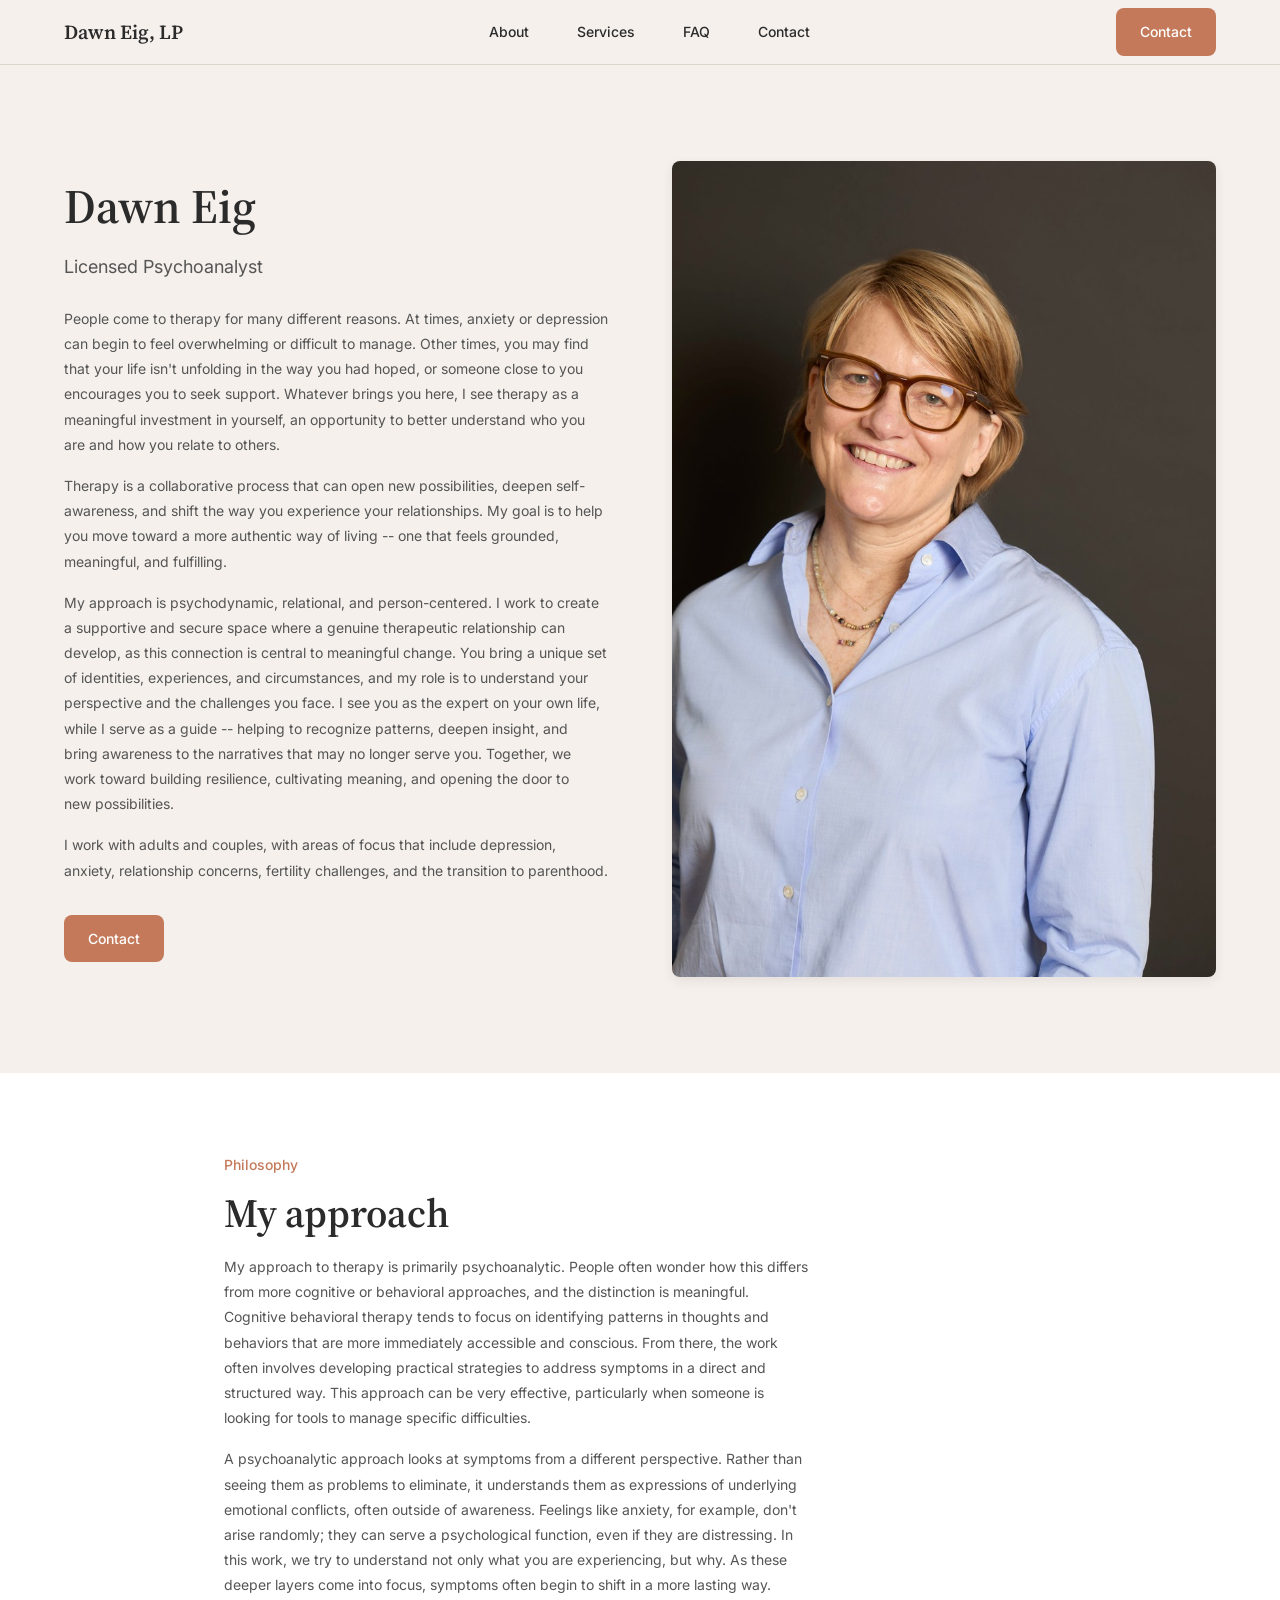
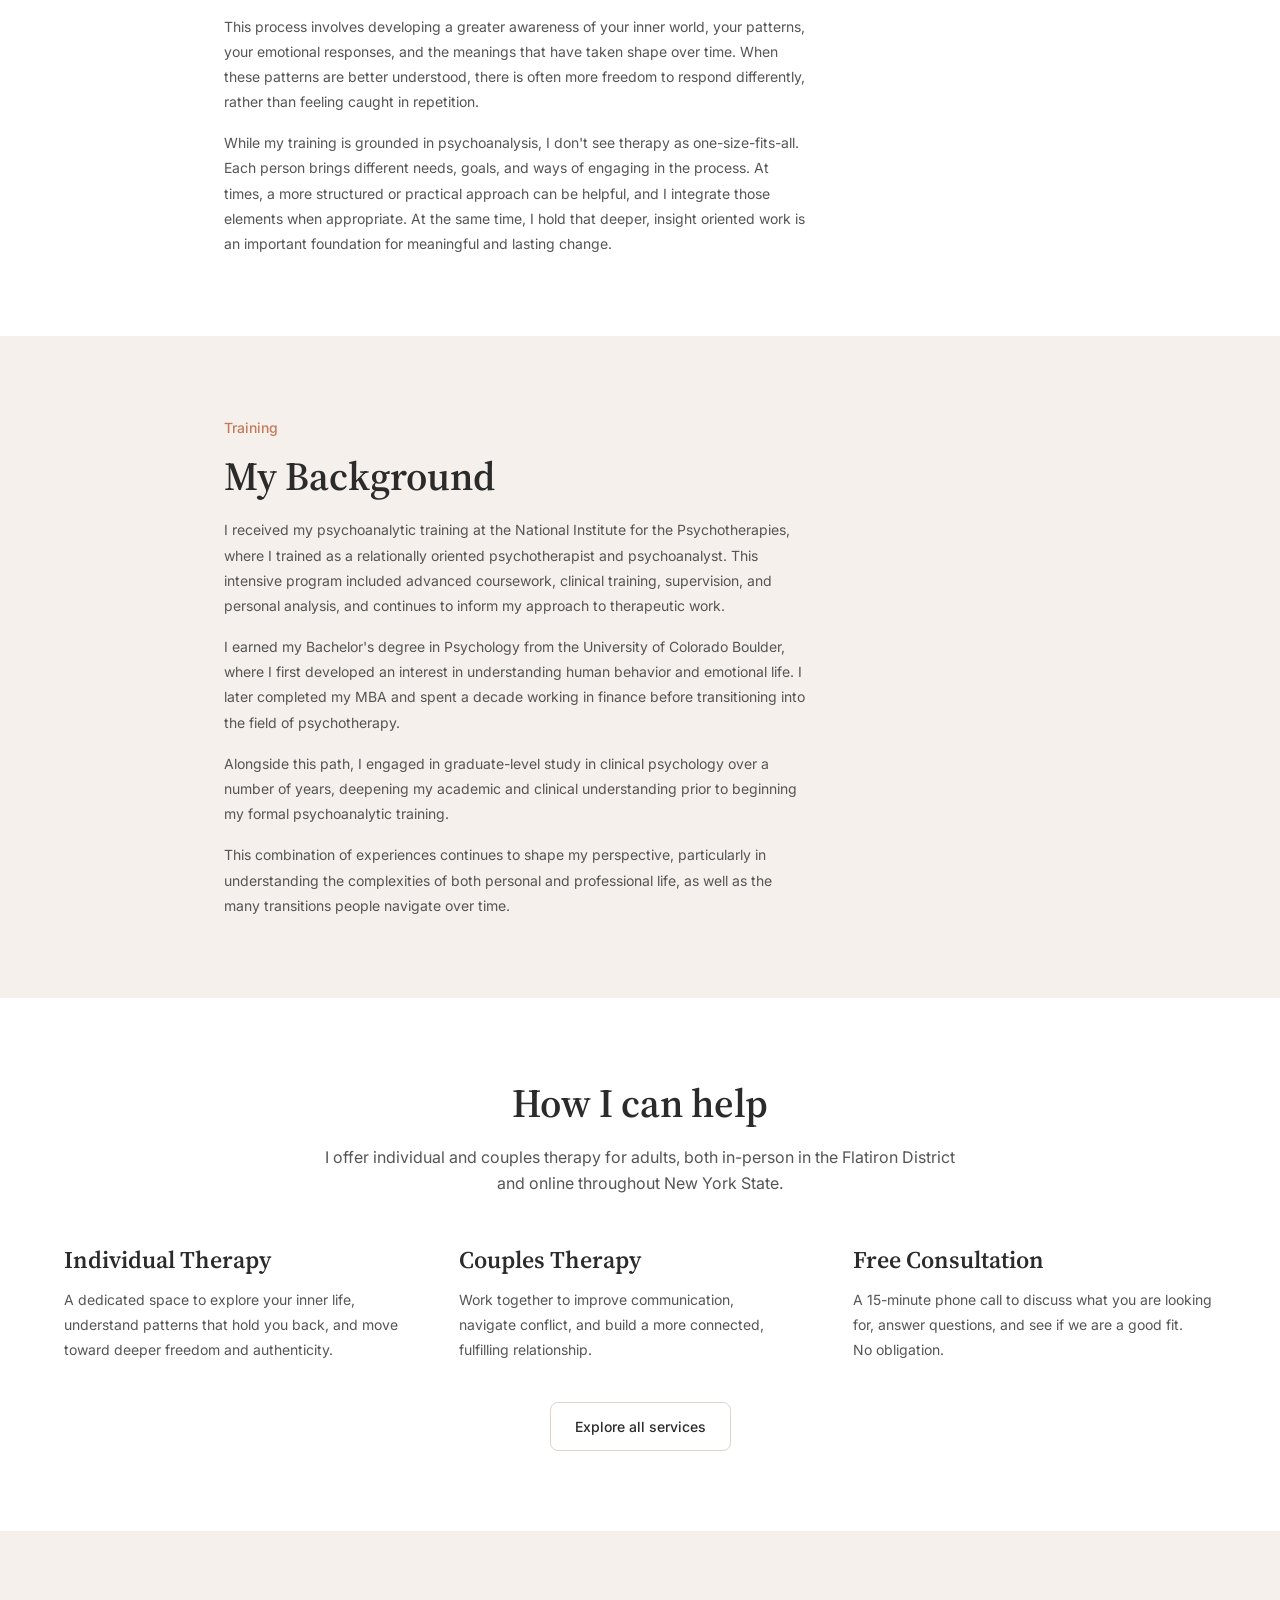
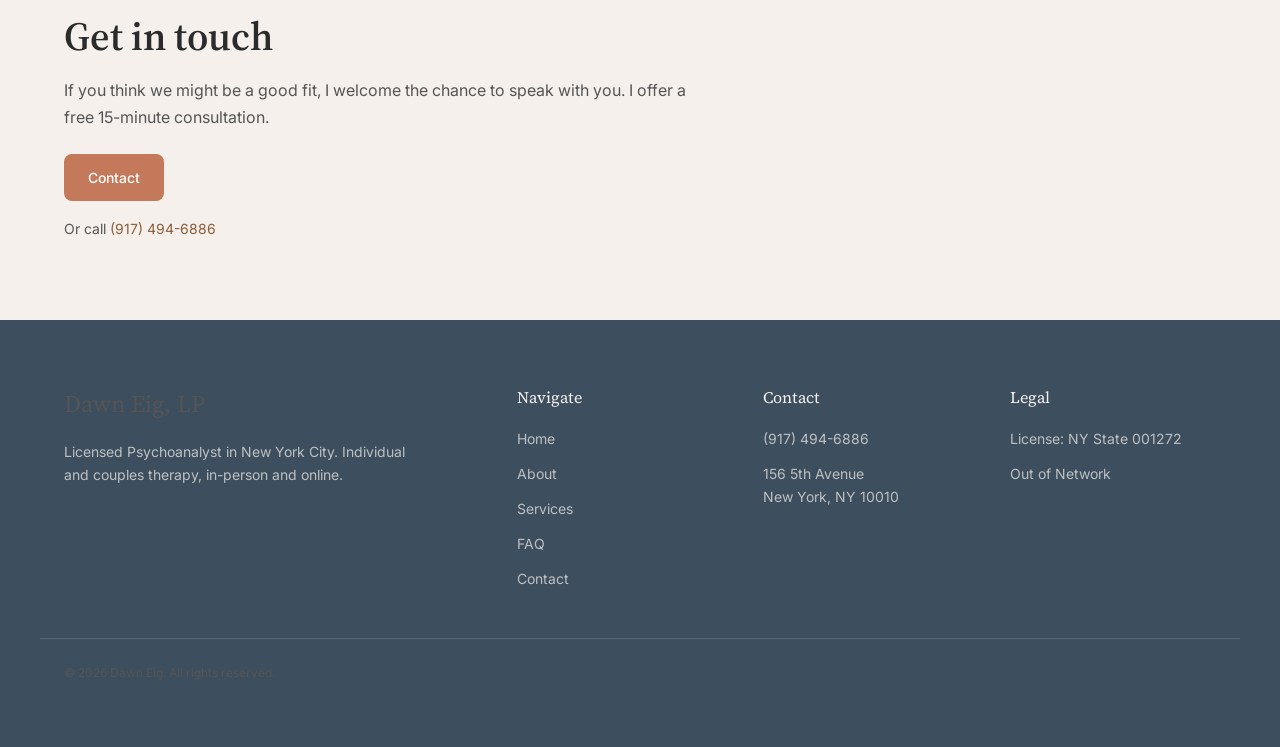
==== commit f184caab: "Revert kirstenlentz redesign - restore previous multi-page layout" ====
--- a/index.html
+++ b/index.html
@@ -3,7 +3,7 @@
 <head>
   <meta charset="UTF-8">
   <meta name="viewport" content="width=device-width, initial-scale=1.0">
-  <meta name="description" content="Dawn Eig, Licensed Psychoanalyst in New York City. Individual and couples therapy, psychoanalysis, and couples therapy.">
+  <meta name="description" content="Dawn Eig, Licensed Psychoanalyst in New York City. Individual and couples therapy.">
   <title>Dawn Eig, LP | Licensed Psychoanalyst | New York City</title>
   <link rel="preconnect" href="https://fonts.googleapis.com">
   <link rel="preconnect" href="https://fonts.gstatic.com" crossorigin>
@@ -18,266 +18,152 @@
 <body>
   <a href="#main" class="sr-only">Skip to main content</a>
 
-  <!-- ======== Header / Navigation ======== -->
   <header class="nav" role="banner">
     <div class="container nav__inner">
-      <a href="/" class="nav__logo" aria-label="Dawn Eig, Licensed Psychoanalyst — Home">Dawn Eig, LP</a>
-
-      <!-- Desktop dropdown navigation -->
-      <div class="nav__dropdowns">
-        <div class="nav__dropdown-wrapper" style="position: relative;">
-          <button class="nav__dropdown-btn" aria-expanded="false" aria-controls="dropdown-services" data-dropdown="services">
-            Services Offered
-            <svg class="nav__chevron" viewBox="0 0 12 12" fill="none" stroke="currentColor" stroke-width="2" stroke-linecap="round" stroke-linejoin="round" aria-hidden="true">
-              <polyline points="2,4 6,8 10,4"></polyline>
-            </svg>
-          </button>
-        </div>
-        <div class="nav__dropdown-wrapper" style="position: relative;">
-          <button class="nav__dropdown-btn" aria-expanded="false" aria-controls="dropdown-philosophy" data-dropdown="philosophy">
-            Philosophy
-            <svg class="nav__chevron" viewBox="0 0 12 12" fill="none" stroke="currentColor" stroke-width="2" stroke-linecap="round" stroke-linejoin="round" aria-hidden="true">
-              <polyline points="2,4 6,8 10,4"></polyline>
-            </svg>
-          </button>
-        </div>
-        <div class="nav__dropdown-wrapper" style="position: relative;">
-          <button class="nav__dropdown-btn" aria-expanded="false" aria-controls="dropdown-training" data-dropdown="training">
-            Training
-            <svg class="nav__chevron" viewBox="0 0 12 12" fill="none" stroke="currentColor" stroke-width="2" stroke-linecap="round" stroke-linejoin="round" aria-hidden="true">
-              <polyline points="2,4 6,8 10,4"></polyline>
-            </svg>
-          </button>
-        </div>
-        <div class="nav__dropdown-wrapper" style="position: relative;">
-          <button class="nav__dropdown-btn" aria-expanded="false" aria-controls="dropdown-working" data-dropdown="working">
-            Working With Me
-            <svg class="nav__chevron" viewBox="0 0 12 12" fill="none" stroke="currentColor" stroke-width="2" stroke-linecap="round" stroke-linejoin="round" aria-hidden="true">
-              <polyline points="2,4 6,8 10,4"></polyline>
-            </svg>
-          </button>
-        </div>
-      </div>
-
-      <a href="/contact/" class="nav__cta">Contact</a>
-
-      <!-- Mobile hamburger toggle -->
+      <a href="/" class="nav__logo" aria-label="Dawn Eig, Licensed Psychoanalyst -- Home">Dawn Eig, LP</a>
+      <nav class="nav__links" aria-label="Primary navigation">
+        <a href="/about/" class="nav__link">About</a>
+        <a href="/services/" class="nav__link">Services</a>
+        <a href="/faq/" class="nav__link">FAQ</a>
+        <a href="/contact/" class="nav__link">Contact</a>
+      </nav>
+      <a href="/contact/" class="btn btn--primary nav__cta">Contact</a>
       <button class="nav__toggle" aria-label="Toggle menu" aria-expanded="false" aria-controls="nav-mobile">
         <span class="nav__toggle-bar" aria-hidden="true"></span>
         <span class="nav__toggle-bar" aria-hidden="true"></span>
         <span class="nav__toggle-bar" aria-hidden="true"></span>
       </button>
     </div>
+    <div id="nav-mobile" class="nav__mobile container">
+      <a href="/about/" class="nav__link">About</a>
+      <a href="/services/" class="nav__link">Services</a>
+      <a href="/faq/" class="nav__link">FAQ</a>
+      <a href="/contact/" class="nav__link">Contact</a>
+      <a href="/contact/" class="btn btn--primary">Contact</a>
+    </div>
+  </header>
 
-    <!-- Desktop Dropdown Panels (full-width, positioned below header) -->
-    <div id="dropdown-services" class="dropdown-panel" role="region" aria-label="Services Offered" hidden>
-      <div class="dropdown-panel__inner">
-        <div class="dropdown-panel__services">
-          <div class="dropdown-panel__service-item">
-            <h3>Individual Therapy</h3>
-            <p>Psychotherapy is a shared process — an encounter between two minds working together to make sense of what feels difficult or overwhelming. At certain moments in life, it becomes hard to navigate things on your own. In those moments, having another person alongside you can open up new ways of understanding. Together, we begin to ask: what are the stories you carry about yourself, and how have they taken shape over time? As we explore these narratives, it often becomes clear that some no longer fit and may be ready to shift.</p>
-            <p>When painful experiences remain outside of awareness, they tend to repeat themselves in subtle and not-so-subtle ways. These patterns can begin to feel stuck, as if you're circling the same struggles without resolution. Therapy offers a space to pause these cycles, to look at them more closely, and to begin imagining something different — so that change feels possible and life becomes more manageable and meaningful.</p>
-            <p>People often wonder whether talking alone can truly make a difference. In many cases, it can. Research and clinical experience alike show that meaningful change can emerge through conversation, especially when approached with openness and curiosity. Over time, the therapeutic relationship itself becomes a place where new ways of thinking, feeling, and relating can take shape.</p>
-            <p>You might think of therapy as creating room to think and feel more freely — especially when anxiety, depression, or overwhelm make it hard to find clarity. Within this space, new perspectives can emerge, along with a deeper understanding of yourself and your experiences. As this unfolds, many people begin to feel a sense of relief and greater emotional freedom.</p>
-            <p>This process is guided by someone trained to understand emotional pain — how it develops, how it is expressed, and how it can be worked through with care and attention. Therapy makes it possible to access parts of yourself that may have been out of reach, shaped by past experiences or held outside of awareness. Bringing these elements into view is often an important step toward lasting change.</p>
+  <main id="main">
+    <!-- Hero -->
+    <section class="section section--primary hero" aria-labelledby="hero-heading">
+      <div class="container hero__inner">
+        <div class="hero__content">
+          <h1 id="hero-heading" class="hero__title">Dawn Eig</h1>
+          <p class="hero__subtitle">Licensed Psychoanalyst</p>
+          <div class="hero__text" style="font-size: var(--font-size-sm);">
+            <p>People come to therapy for many different reasons. At times, anxiety or depression can begin to feel overwhelming or difficult to manage. Other times, you may find that your life isn't unfolding in the way you had hoped, or someone close to you encourages you to seek support. Whatever brings you here, I see therapy as a meaningful investment in yourself, an opportunity to better understand who you are and how you relate to others.</p>
+            <p>Therapy is a collaborative process that can open new possibilities, deepen self-awareness, and shift the way you experience your relationships. My goal is to help you move toward a more authentic way of living -- one that feels grounded, meaningful, and fulfilling.</p>
+            <p>My approach is psychodynamic, relational, and person-centered. I work to create a supportive and secure space where a genuine therapeutic relationship can develop, as this connection is central to meaningful change. You bring a unique set of identities, experiences, and circumstances, and my role is to understand your perspective and the challenges you face. I see you as the expert on your own life, while I serve as a guide -- helping to recognize patterns, deepen insight, and bring awareness to the narratives that may no longer serve you. Together, we work toward building resilience, cultivating meaning, and opening the door to new possibilities.</p>
+            <p>I work with adults and couples, with areas of focus that include depression, anxiety, relationship concerns, fertility challenges, and the transition to parenthood.</p>
           </div>
-          <div class="dropdown-panel__service-item">
-            <h3>Individual Psychoanalysis</h3>
-            <p>Psychoanalysis began with Freud at the end of the 19th century, but it has evolved significantly over time. Today, it is a living, dynamic practice shaped by more than a century of clinical experience and new ways of understanding the mind.</p>
-            <p>Contemporary psychoanalysis centers on the relationship between you and the analyst. It uses that relationship as a way to explore your inner world — your thoughts, feelings, memories, and patterns — in a sustained and meaningful way. The work is immersive and deeply collaborative, grounded in a shared commitment to understanding your experience more fully. Within this process, space is created for insight, connection, and change, allowing for a deeper engagement with areas of conflict, pain, and possibility.</p>
-            <p>One of the primary distinctions between psychotherapy and psychoanalysis is the frequency of sessions. While this may seem like a practical detail, it has important implications for the depth of the work. Meeting more frequently allows for a greater sense of continuity and immersion, making it easier to notice patterns as they unfold both within the sessions and in your daily life. This sustained engagement can deepen the process and open up more opportunities for meaningful change.</p>
-            <p>At the same time, once-weekly psychotherapy can be highly effective and transformative. The choice of frequency depends on what feels manageable and appropriate for you. When it is possible to meet more often, however, the added consistency and intensity can strengthen the therapeutic relationship and support a more in-depth exploration.</p>
-          </div>
-          <div class="dropdown-panel__service-item">
-            <h3>Couples Therapy</h3>
-            <p>Couples therapy is a space where the relationship itself becomes the focus of our work. Rather than concentrating on one person, we pay attention to the dynamic that unfolds between you, how you communicate, where you feel stuck, and how patterns develop over time. As a team, we work toward understanding these patterns with greater clarity and care.</p>
-            <p>Part of this process involves learning how each of you experiences and expresses emotion. Often, partners can feel misunderstood even when there is genuine care and effort. Together, we begin to "translate" each other's emotional languages, recognizing that empathy in a relationship goes beyond imagining how you might feel in the same situation. It involves drawing on a deeper understanding of your partner, their history, sensitivities, and ways of making meaning, to more fully grasp their experience.</p>
-            <p>Many couples find themselves caught in repeating cycles, miscommunications, frustrations, or disconnections that seem to resolve temporarily but then return. In therapy, we slow these moments down to better understand what is happening beneath the surface. This creates an opportunity to respond differently, with more awareness and intention, rather than reacting patterns.</p>
-            <p>Couples therapy also creates space to rebuild trust, strengthen connection, and re-engage with one another in more meaningful ways. This may involve working through conflict, navigating life transitions, or addressing longstanding tensions. Over time, the goal is not only to reduce distress, but to help you feel more seen, understood, and supported within the relationship.</p>
+          <div class="hero__actions">
+            <a href="/contact/" class="btn btn--primary">Contact</a>
           </div>
         </div>
+        <figure class="hero__image">
+          <img src="/assets/images/dawn-eig-hero.jpg" alt="Dawn Eig, Licensed Psychoanalyst" loading="eager" width="800" height="1200">
+        </figure>
       </div>
-    </div>
+    </section>
 
-    <div id="dropdown-philosophy" class="dropdown-panel" role="region" aria-label="Philosophy" hidden>
-      <div class="dropdown-panel__inner">
-        <div class="dropdown-panel__text">
-          <p>My approach to therapy is primarily psychoanalytic. People often wonder how this differs from more cognitive or behavioral approaches, and the distinction is meaningful. Cognitive behavioral therapy tends to focus on identifying patterns in thoughts and behaviors that are more immediately accessible and conscious. From there, the work often involves developing practical strategies to address symptoms in a direct and structured way. This approach can be very effective, particularly when someone is looking for tools to manage specific difficulties.</p>
-          <p>A psychoanalytic approach looks at symptoms from a different perspective. Rather than seeing them as problems to eliminate, it understands them as expressions of underlying emotional conflicts, often outside of awareness. Feelings like anxiety, for example, don't arise randomly; they can serve a psychological function, even if they are distressing. In this work, we try to understand not only what you are experiencing, but why. As these deeper layers come into focus, symptoms often begin to shift in a more lasting way.</p>
-          <p>This process involves developing a greater awareness of your inner world, your patterns, your emotional responses, and the meanings that have taken shape over time. When these patterns are better understood, there is often more freedom to respond differently, rather than feeling caught in repetition.</p>
+    <!-- Philosophy -->
+    <section class="section section--secondary" aria-labelledby="philosophy-heading">
+      <div class="container container--narrow">
+        <span class="section__eyebrow">Philosophy</span>
+        <h2 id="philosophy-heading" class="section__title">My approach</h2>
+        <div style="font-size: var(--font-size-sm); line-height: var(--line-height-relaxed); color: var(--color-text-secondary);">
+          <p style="margin-bottom: var(--space-4);">My approach to therapy is primarily psychoanalytic. People often wonder how this differs from more cognitive or behavioral approaches, and the distinction is meaningful. Cognitive behavioral therapy tends to focus on identifying patterns in thoughts and behaviors that are more immediately accessible and conscious. From there, the work often involves developing practical strategies to address symptoms in a direct and structured way. This approach can be very effective, particularly when someone is looking for tools to manage specific difficulties.</p>
+          <p style="margin-bottom: var(--space-4);">A psychoanalytic approach looks at symptoms from a different perspective. Rather than seeing them as problems to eliminate, it understands them as expressions of underlying emotional conflicts, often outside of awareness. Feelings like anxiety, for example, don't arise randomly; they can serve a psychological function, even if they are distressing. In this work, we try to understand not only what you are experiencing, but why. As these deeper layers come into focus, symptoms often begin to shift in a more lasting way.</p>
+          <p style="margin-bottom: var(--space-4);">This process involves developing a greater awareness of your inner world, your patterns, your emotional responses, and the meanings that have taken shape over time. When these patterns are better understood, there is often more freedom to respond differently, rather than feeling caught in repetition.</p>
           <p>While my training is grounded in psychoanalysis, I don't see therapy as one-size-fits-all. Each person brings different needs, goals, and ways of engaging in the process. At times, a more structured or practical approach can be helpful, and I integrate those elements when appropriate. At the same time, I hold that deeper, insight oriented work is an important foundation for meaningful and lasting change.</p>
         </div>
       </div>
-    </div>
+    </section>
 
-    <div id="dropdown-training" class="dropdown-panel" role="region" aria-label="Training" hidden>
-      <div class="dropdown-panel__inner">
-        <div class="dropdown-panel__text">
-          <p>I received my psychoanalytic training at the National Institute for the Psychotherapies, where I trained as a relationally oriented psychotherapist and psychoanalyst. This intensive program included advanced coursework, clinical training, supervision, and personal analysis, and continues to inform my approach to therapeutic work.</p>
-          <p>I earned my Bachelor's degree in Psychology from the University of Colorado Boulder, where I first developed an interest in understanding human behavior and emotional life. I later completed my MBA and spent a decade working in finance before transitioning into the field of psychotherapy.</p>
-          <p>Alongside this path, I engaged in graduate-level study in clinical psychology over a number of years, deepening my academic and clinical understanding prior to beginning my formal psychoanalytic training.</p>
+    <!-- Training -->
+    <section class="section section--primary" aria-labelledby="training-heading">
+      <div class="container container--narrow">
+        <span class="section__eyebrow">Training</span>
+        <h2 id="training-heading" class="section__title">My Background</h2>
+        <div style="font-size: var(--font-size-sm); line-height: var(--line-height-relaxed); color: var(--color-text-secondary);">
+          <p style="margin-bottom: var(--space-4);">I received my psychoanalytic training at the National Institute for the Psychotherapies, where I trained as a relationally oriented psychotherapist and psychoanalyst. This intensive program included advanced coursework, clinical training, supervision, and personal analysis, and continues to inform my approach to therapeutic work.</p>
+          <p style="margin-bottom: var(--space-4);">I earned my Bachelor's degree in Psychology from the University of Colorado Boulder, where I first developed an interest in understanding human behavior and emotional life. I later completed my MBA and spent a decade working in finance before transitioning into the field of psychotherapy.</p>
+          <p style="margin-bottom: var(--space-4);">Alongside this path, I engaged in graduate-level study in clinical psychology over a number of years, deepening my academic and clinical understanding prior to beginning my formal psychoanalytic training.</p>
           <p>This combination of experiences continues to shape my perspective, particularly in understanding the complexities of both personal and professional life, as well as the many transitions people navigate over time.</p>
         </div>
       </div>
-    </div>
+    </section>
 
-    <div id="dropdown-working" class="dropdown-panel" role="region" aria-label="Working With Me" hidden>
-      <div class="dropdown-panel__inner">
-        <div class="dropdown-panel__section">
-          <h3>Location</h3>
-          <p>My office is located at 156 5th Avenue. I am available to work by zoom but I find that working together in person is far preferable. There is no substitute for being in the presence of another. I am happy to discuss.</p>
+    <!-- Services Preview -->
+    <section class="section section--secondary" aria-labelledby="services-heading">
+      <div class="container">
+        <header class="section__header section__header--center">
+          <h2 id="services-heading" class="section__title">How I can help</h2>
+          <p>I offer individual and couples therapy for adults, both in-person in the Flatiron District and online throughout New York State.</p>
+        </header>
+        <div class="grid grid--3">
+          <article>
+            <h3 style="font-family: var(--font-serif); font-size: var(--font-size-xl); margin-bottom: var(--space-3);">Individual Therapy</h3>
+            <p style="font-size: var(--font-size-sm); line-height: var(--line-height-relaxed); color: var(--color-text-secondary);">A dedicated space to explore your inner life, understand patterns that hold you back, and move toward deeper freedom and authenticity.</p>
+          </article>
+          <article>
+            <h3 style="font-family: var(--font-serif); font-size: var(--font-size-xl); margin-bottom: var(--space-3);">Couples Therapy</h3>
+            <p style="font-size: var(--font-size-sm); line-height: var(--line-height-relaxed); color: var(--color-text-secondary);">Work together to improve communication, navigate conflict, and build a more connected, fulfilling relationship.</p>
+          </article>
+          <article>
+            <h3 style="font-family: var(--font-serif); font-size: var(--font-size-xl); margin-bottom: var(--space-3);">Free Consultation</h3>
+            <p style="font-size: var(--font-size-sm); line-height: var(--line-height-relaxed); color: var(--color-text-secondary);">A 15-minute phone call to discuss what you are looking for, answer questions, and see if we are a good fit. No obligation.</p>
+          </article>
         </div>
-        <div class="dropdown-panel__section">
-          <h3>Fees</h3>
-          <p>My standard fee is discussed during the initial consultation. For patients who qualify, I have a sliding fee scale, which is to say that I reserve a percentage of my practice for people who need lower fees.</p>
-        </div>
-        <div class="dropdown-panel__section">
-          <h3>Insurance</h3>
-          <p>I'm not in network with any insurance companies. If you have insurance and have out of network benefits, you can be reimbursed by your insurance company for sessions with me. I'll provide you with a monthly superbill. Insurance companies typically pay some percentage of therapy fees. This percentage is policy dependent. Check with your insurer to see if you have out of network benefits.</p>
-        </div>
-        <div class="dropdown-panel__section">
-          <h3>Credentials</h3>
-          <p>My New York license number is: 001272</p>
-          <p>My NPI (National Provider ID) is: 1295348886</p>
+        <div class="text-center" style="margin-top: var(--space-10);">
+          <a href="/services/" class="btn btn--secondary">Explore all services</a>
         </div>
       </div>
-    </div>
+    </section>
 
-    <!-- Mobile accordion menu -->
-    <div id="nav-mobile" class="nav__mobile container">
-      <div class="nav__mobile-section">
-        <button class="nav__mobile-trigger" aria-expanded="false" data-mobile-dropdown="services">
-          Services Offered
-          <svg class="nav__chevron" viewBox="0 0 12 12" fill="none" stroke="currentColor" stroke-width="2" stroke-linecap="round" stroke-linejoin="round" aria-hidden="true">
-            <polyline points="2,4 6,8 10,4"></polyline>
-          </svg>
-        </button>
-        <div class="nav__mobile-content" id="mobile-services">
-          <div>
-            <h3>Individual Therapy</h3>
-            <p>Psychotherapy is a shared process — an encounter between two minds working together to make sense of what feels difficult or overwhelming. At certain moments in life, it becomes hard to navigate things on your own. In those moments, having another person alongside you can open up new ways of understanding. Together, we begin to ask: what are the stories you carry about yourself, and how have they taken shape over time? As we explore these narratives, it often becomes clear that some no longer fit and may be ready to shift.</p>
-            <p>When painful experiences remain outside of awareness, they tend to repeat themselves in subtle and not-so-subtle ways. These patterns can begin to feel stuck, as if you're circling the same struggles without resolution. Therapy offers a space to pause these cycles, to look at them more closely, and to begin imagining something different — so that change feels possible and life becomes more manageable and meaningful.</p>
-            <p>People often wonder whether talking alone can truly make a difference. In many cases, it can. Research and clinical experience alike show that meaningful change can emerge through conversation, especially when approached with openness and curiosity. Over time, the therapeutic relationship itself becomes a place where new ways of thinking, feeling, and relating can take shape.</p>
-            <p>You might think of therapy as creating room to think and feel more freely — especially when anxiety, depression, or overwhelm make it hard to find clarity. Within this space, new perspectives can emerge, along with a deeper understanding of yourself and your experiences. As this unfolds, many people begin to feel a sense of relief and greater emotional freedom.</p>
-            <p>This process is guided by someone trained to understand emotional pain — how it develops, how it is expressed, and how it can be worked through with care and attention. Therapy makes it possible to access parts of yourself that may have been out of reach, shaped by past experiences or held outside of awareness. Bringing these elements into view is often an important step toward lasting change.</p>
-          </div>
-          <div style="margin-top: var(--space-6);">
-            <h3>Individual Psychoanalysis</h3>
-            <p>Psychoanalysis began with Freud at the end of the 19th century, but it has evolved significantly over time. Today, it is a living, dynamic practice shaped by more than a century of clinical experience and new ways of understanding the mind.</p>
-            <p>Contemporary psychoanalysis centers on the relationship between you and the analyst. It uses that relationship as a way to explore your inner world — your thoughts, feelings, memories, and patterns — in a sustained and meaningful way. The work is immersive and deeply collaborative, grounded in a shared commitment to understanding your experience more fully. Within this process, space is created for insight, connection, and change, allowing for a deeper engagement with areas of conflict, pain, and possibility.</p>
-            <p>One of the primary distinctions between psychotherapy and psychoanalysis is the frequency of sessions. While this may seem like a practical detail, it has important implications for the depth of the work. Meeting more frequently allows for a greater sense of continuity and immersion, making it easier to notice patterns as they unfold both within the sessions and in your daily life. This sustained engagement can deepen the process and open up more opportunities for meaningful change.</p>
-            <p>At the same time, once-weekly psychotherapy can be highly effective and transformative. The choice of frequency depends on what feels manageable and appropriate for you. When it is possible to meet more often, however, the added consistency and intensity can strengthen the therapeutic relationship and support a more in-depth exploration.</p>
-          </div>
-          <div style="margin-top: var(--space-6);">
-            <h3>Couples Therapy</h3>
-            <p>Couples therapy is a space where the relationship itself becomes the focus of our work. Rather than concentrating on one person, we pay attention to the dynamic that unfolds between you, how you communicate, where you feel stuck, and how patterns develop over time. As a team, we work toward understanding these patterns with greater clarity and care.</p>
-            <p>Part of this process involves learning how each of you experiences and expresses emotion. Often, partners can feel misunderstood even when there is genuine care and effort. Together, we begin to "translate" each other's emotional languages, recognizing that empathy in a relationship goes beyond imagining how you might feel in the same situation. It involves drawing on a deeper understanding of your partner, their history, sensitivities, and ways of making meaning, to more fully grasp their experience.</p>
-            <p>Many couples find themselves caught in repeating cycles, miscommunications, frustrations, or disconnections that seem to resolve temporarily but then return. In therapy, we slow these moments down to better understand what is happening beneath the surface. This creates an opportunity to respond differently, with more awareness and intention, rather than reacting patterns.</p>
-            <p>Couples therapy also creates space to rebuild trust, strengthen connection, and re-engage with one another in more meaningful ways. This may involve working through conflict, navigating life transitions, or addressing longstanding tensions. Over time, the goal is not only to reduce distress, but to help you feel more seen, understood, and supported within the relationship.</p>
-          </div>
-        </div>
-      </div>
-
-      <div class="nav__mobile-section">
-        <button class="nav__mobile-trigger" aria-expanded="false" data-mobile-dropdown="philosophy">
-          Philosophy
-          <svg class="nav__chevron" viewBox="0 0 12 12" fill="none" stroke="currentColor" stroke-width="2" stroke-linecap="round" stroke-linejoin="round" aria-hidden="true">
-            <polyline points="2,4 6,8 10,4"></polyline>
-          </svg>
-        </button>
-        <div class="nav__mobile-content" id="mobile-philosophy">
-          <p>My approach to therapy is primarily psychoanalytic. People often wonder how this differs from more cognitive or behavioral approaches, and the distinction is meaningful. Cognitive behavioral therapy tends to focus on identifying patterns in thoughts and behaviors that are more immediately accessible and conscious. From there, the work often involves developing practical strategies to address symptoms in a direct and structured way. This approach can be very effective, particularly when someone is looking for tools to manage specific difficulties.</p>
-          <p>A psychoanalytic approach looks at symptoms from a different perspective. Rather than seeing them as problems to eliminate, it understands them as expressions of underlying emotional conflicts, often outside of awareness. Feelings like anxiety, for example, don't arise randomly; they can serve a psychological function, even if they are distressing. In this work, we try to understand not only what you are experiencing, but why. As these deeper layers come into focus, symptoms often begin to shift in a more lasting way.</p>
-          <p>This process involves developing a greater awareness of your inner world, your patterns, your emotional responses, and the meanings that have taken shape over time. When these patterns are better understood, there is often more freedom to respond differently, rather than feeling caught in repetition.</p>
-          <p>While my training is grounded in psychoanalysis, I don't see therapy as one-size-fits-all. Each person brings different needs, goals, and ways of engaging in the process. At times, a more structured or practical approach can be helpful, and I integrate those elements when appropriate. At the same time, I hold that deeper, insight oriented work is an important foundation for meaningful and lasting change.</p>
-        </div>
-      </div>
-
-      <div class="nav__mobile-section">
-        <button class="nav__mobile-trigger" aria-expanded="false" data-mobile-dropdown="training">
-          Training
-          <svg class="nav__chevron" viewBox="0 0 12 12" fill="none" stroke="currentColor" stroke-width="2" stroke-linecap="round" stroke-linejoin="round" aria-hidden="true">
-            <polyline points="2,4 6,8 10,4"></polyline>
-          </svg>
-        </button>
-        <div class="nav__mobile-content" id="mobile-training">
-          <p>I received my psychoanalytic training at the National Institute for the Psychotherapies, where I trained as a relationally oriented psychotherapist and psychoanalyst. This intensive program included advanced coursework, clinical training, supervision, and personal analysis, and continues to inform my approach to therapeutic work.</p>
-          <p>I earned my Bachelor's degree in Psychology from the University of Colorado Boulder, where I first developed an interest in understanding human behavior and emotional life. I later completed my MBA and spent a decade working in finance before transitioning into the field of psychotherapy.</p>
-          <p>Alongside this path, I engaged in graduate-level study in clinical psychology over a number of years, deepening my academic and clinical understanding prior to beginning my formal psychoanalytic training.</p>
-          <p>This combination of experiences continues to shape my perspective, particularly in understanding the complexities of both personal and professional life, as well as the many transitions people navigate over time.</p>
-        </div>
-      </div>
-
-      <div class="nav__mobile-section">
-        <button class="nav__mobile-trigger" aria-expanded="false" data-mobile-dropdown="working">
-          Working With Me
-          <svg class="nav__chevron" viewBox="0 0 12 12" fill="none" stroke="currentColor" stroke-width="2" stroke-linecap="round" stroke-linejoin="round" aria-hidden="true">
-            <polyline points="2,4 6,8 10,4"></polyline>
-          </svg>
-        </button>
-        <div class="nav__mobile-content" id="mobile-working">
-          <div>
-            <h3>Location</h3>
-            <p>My office is located at 156 5th Avenue. I am available to work by zoom but I find that working together in person is far preferable. There is no substitute for being in the presence of another. I am happy to discuss.</p>
-          </div>
-          <div style="margin-top: var(--space-6);">
-            <h3>Fees</h3>
-            <p>My standard fee is discussed during the initial consultation. For patients who qualify, I have a sliding fee scale, which is to say that I reserve a percentage of my practice for people who need lower fees.</p>
-          </div>
-          <div style="margin-top: var(--space-6);">
-            <h3>Insurance</h3>
-            <p>I'm not in network with any insurance companies. If you have insurance and have out of network benefits, you can be reimbursed by your insurance company for sessions with me. I'll provide you with a monthly superbill. Insurance companies typically pay some percentage of therapy fees. This percentage is policy dependent. Check with your insurer to see if you have out of network benefits.</p>
-          </div>
-          <div style="margin-top: var(--space-6);">
-            <h3>Credentials</h3>
-            <p>My New York license number is: 001272</p>
-            <p>My NPI (National Provider ID) is: 1295348886</p>
-          </div>
-        </div>
-      </div>
-
-      <a href="/contact/" class="nav__mobile-cta">Contact</a>
-    </div>
-  </header>
-
-  <!-- ======== Main Content: Hero Section ======== -->
-  <main id="main">
-    <section class="hero" aria-labelledby="hero-heading">
-      <div class="container hero__inner">
-        <figure class="hero__image">
-          <img src="/assets/images/dawn-eig-hero.jpg" alt="Dawn Eig, Licensed Psychoanalyst" loading="eager" width="800" height="1200">
-        </figure>
-        <div class="hero__content">
-          <h1 id="hero-heading" class="hero__title">Dawn Eig, LP</h1>
-          <p class="hero__credentials">Licensed Psychoanalyst</p>
-          <div class="hero__text">
-            <p>People come to therapy for many different reasons. At times, anxiety or depression can begin to feel overwhelming or difficult to manage. Other times, you may find that your life isn't unfolding in the way you had hoped, or someone close to you encourages you to seek support. Whatever brings you here, I see therapy as a meaningful investment in yourself, an opportunity to better understand who you are and how you relate to others.</p>
-            <p>Therapy is a collaborative process that can open new possibilities, deepen self-awareness, and shift the way you experience your relationships. My goal is to help you move toward a more authentic way of living — one that feels grounded, meaningful, and fulfilling.</p>
-            <p>My approach is psychodynamic, relational, and person-centered. I work to create a supportive and secure space where a genuine therapeutic relationship can develop, as this connection is central to meaningful change. You bring a unique set of identities, experiences, and circumstances, and my role is to understand your perspective and the challenges you face. I see you as the expert on your own life, while I serve as a guide — helping to recognize patterns, deepen insight, and bring awareness to the narratives that may no longer serve you. Together, we work toward building resilience, cultivating meaning, and opening the door to new possibilities.</p>
-            <p>I work with adults and couples, with areas of focus that include depression, anxiety, relationship concerns, fertility challenges, and the transition to parenthood.</p>
-          </div>
-        </div>
+    <!-- CTA -->
+    <section class="section section--primary" aria-labelledby="cta-heading">
+      <div class="container">
+        <h2 id="cta-heading" class="section__title">Get in touch</h2>
+        <p style="margin-bottom: var(--space-6);">If you think we might be a good fit, I welcome the chance to speak with you. I offer a free 15-minute consultation.</p>
+        <a href="/contact/" class="btn btn--primary">Contact</a>
+        <p style="margin-top: var(--space-4); font-size: var(--font-size-sm);">Or call <a href="tel:+19174946886">(917) 494-6886</a></p>
       </div>
     </section>
   </main>
 
-  <!-- ======== Footer ======== -->
   <footer class="footer" role="contentinfo">
     <div class="container footer__inner">
-      <div class="footer__left">
-        <p class="footer__name">Dawn Eig, LP</p>
-        <p class="footer__address">
-          156 5th Avenue<br>
-          New York, NY 10010
-        </p>
-        <a href="tel:+19174946886" class="footer__contact-link">(917) 494-6886</a>
-        <a href="mailto:dawneiglp@gmail.com" class="footer__contact-link">dawneiglp@gmail.com</a>
+      <div>
+        <p class="footer__brand">Dawn Eig, LP</p>
+        <p class="footer__text">Licensed Psychoanalyst in New York City. Individual and couples therapy, in-person and online.</p>
       </div>
-      <div class="footer__right">
-        <a href="/contact/" class="btn btn--ghost">Contact Me</a>
+      <div>
+        <p class="footer__heading">Navigate</p>
+        <nav class="footer__links" aria-label="Footer navigation">
+          <a href="/" class="footer__link">Home</a>
+          <a href="/about/" class="footer__link">About</a>
+          <a href="/services/" class="footer__link">Services</a>
+          <a href="/faq/" class="footer__link">FAQ</a>
+          <a href="/contact/" class="footer__link">Contact</a>
+        </nav>
+      </div>
+      <div>
+        <p class="footer__heading">Contact</p>
+        <div class="footer__links">
+          <a href="tel:+19174946886" class="footer__link">(917) 494-6886</a>
+          <a href="https://maps.google.com/?q=156+5th+Avenue+New+York+NY+10010" target="_blank" rel="noopener noreferrer" class="footer__link">156 5th Avenue<br>New York, NY 10010</a>
+        </div>
+      </div>
+      <div>
+        <p class="footer__heading">Legal</p>
+        <div class="footer__links">
+          <span class="footer__link">License: NY State 001272</span>
+          <span class="footer__link">Out of Network</span>
+        </div>
       </div>
     </div>
-    <div class="container footer__copyright">
+    <div class="container footer__bottom">
       <p>&copy; 2026 Dawn Eig. All rights reserved.</p>
     </div>
   </footer>
--- a/css/tokens.css
+++ b/css/tokens.css
@@ -5,19 +5,18 @@
  */
 
 :root {
-  /* Colors — updated to steel blue palette matching kirstenlentz.com */
+  /* Colors */
   --color-bg-primary: #F5F0EB;
   --color-bg-secondary: #FFFFFF;
-  --color-bg-dark: #2B2B2B;
+  --color-bg-dark: #3D4F5F;
   --color-text-primary: #2B2B2B;
   --color-text-secondary: #555555;
   --color-text-on-dark: #F5F0EB;
-  --color-accent: #4A7C94;
-  --color-accent-hover: #3A6478;
-  --color-accent-light: #D6E5ED;
-  --color-link: #4A7C94;
+  --color-accent: #C47A5A;
+  --color-accent-hover: #A86446;
+  --color-accent-light: #E8C4B0;
+  --color-link: #8B5E3C;
   --color-border: #DDD5CC;
-  --color-nav-bg: #FFFFFF;
 
   /* Typography */
   --font-serif: 'Source Serif 4', 'Cormorant Garamond', Georgia, serif;
@@ -63,8 +62,7 @@
   /* Shadows */
   --shadow-sm: 0 1px 2px rgba(43, 43, 43, 0.05);
   --shadow-md: 0 4px 12px rgba(43, 43, 43, 0.08);
-  --shadow-lg: 0 8px 24px rgba(43, 43, 43, 0.12);
-  --shadow-dropdown: 0 8px 30px rgba(0, 0, 0, 0.12);
+  --shadow-lg: 0 8px 24px rgba(43, 43, 43, 0.1);
 }
 
 @media (prefers-reduced-motion: reduce) {
--- a/css/base.css
+++ b/css/base.css
@@ -37,7 +37,7 @@
 
 a:hover,
 a:focus {
-  color: var(--color-accent-hover);
+  color: var(--color-accent);
   text-decoration: underline;
   text-underline-offset: 3px;
 }
--- a/css/layout.css
+++ b/css/layout.css
@@ -1,4 +1,4 @@
-/* Layout primitives: containers, sections */
+/* Layout primitives: containers, sections, grids */
 
 .container {
   width: 100%;
@@ -23,18 +23,57 @@
   background-color: var(--color-bg-secondary);
 }
 
-/* ---- Utility ---- */
-.text-center { text-align: center; }
-.text-center p { margin-inline: auto; }
+.section--dark {
+  background-color: var(--color-bg-dark);
+  color: var(--color-text-on-dark);
+}
 
-.sr-only {
-  position: absolute;
-  width: 1px;
-  height: 1px;
-  padding: 0;
-  margin: -1px;
-  overflow: hidden;
-  clip: rect(0, 0, 0, 0);
-  white-space: nowrap;
-  border: 0;
+.section--dark h1,
+.section--dark h2,
+.section--dark h3,
+.section--dark h4 {
+  color: var(--color-text-on-dark);
 }
+
+.section--dark p {
+  color: rgba(245, 240, 235, 0.85);
+}
+
+.section--dark .card {
+  color: var(--color-text-primary);
+}
+
+.section--dark .card h3,
+.section--dark .card .card__title {
+  color: var(--color-text-primary);
+}
+
+.section--dark .card p,
+.section--dark .card .card__text {
+  color: var(--color-text-secondary);
+}
+
+.grid {
+  display: grid;
+  gap: var(--space-8);
+}
+
+.grid--2 {
+  grid-template-columns: 1fr;
+}
+
+.grid--3 {
+  grid-template-columns: 1fr;
+}
+
+@media (min-width: 48rem) {
+  .grid--2 {
+    grid-template-columns: repeat(2, 1fr);
+  }
+}
+
+@media (min-width: 64rem) {
+  .grid--3 {
+    grid-template-columns: repeat(3, 1fr);
+  }
+}
--- a/css/components.css
+++ b/css/components.css
@@ -1,13 +1,12 @@
-/* ============================================================
-   Components — Navigation, Dropdowns, Buttons, Footer
-   ============================================================ */
-
-/* ---- Navigation Header ---- */
+/* Reusable UI components */
+
+/* ---- Navigation ---- */
 .nav {
   position: sticky;
   top: 0;
   z-index: 100;
-  background-color: var(--color-nav-bg);
+  background-color: rgba(245, 240, 235, 0.95);
+  backdrop-filter: blur(8px);
   border-bottom: 1px solid var(--color-border);
 }
 
@@ -23,166 +22,34 @@
   font-size: var(--font-size-lg);
   font-weight: 600;
   color: var(--color-text-primary);
-  white-space: nowrap;
 }
 
 .nav__logo:hover {
   text-decoration: none;
-  color: var(--color-text-primary);
-}
-
-/* Desktop dropdown buttons container */
-.nav__dropdowns {
-  display: none;
-  gap: var(--space-2);
+  color: var(--color-accent);
+}
+
+.nav__links {
+  display: none;
+  gap: var(--space-12);
   align-items: center;
 }
 
-/* Individual dropdown trigger button */
-.nav__dropdown-btn {
-  display: inline-flex;
-  align-items: center;
-  gap: 6px;
-  padding: var(--space-2) var(--space-3);
-  font-family: var(--font-sans);
+.nav__link {
   font-size: var(--font-size-sm);
   font-weight: 500;
   color: var(--color-text-primary);
-  border-radius: var(--border-radius);
-  transition: background-color var(--transition-fast), color var(--transition-fast);
-  white-space: nowrap;
-}
-
-.nav__dropdown-btn:hover {
-  background-color: var(--color-bg-primary);
-  text-decoration: none;
-}
-
-.nav__dropdown-btn[aria-expanded="true"] {
-  background-color: var(--color-bg-primary);
+}
+
+.nav__link:hover,
+.nav__link[aria-current="page"] {
   color: var(--color-accent);
 }
 
-/* Chevron icon in dropdown button */
-.nav__chevron {
-  width: 12px;
-  height: 12px;
-  transition: transform var(--transition-base);
-  flex-shrink: 0;
-}
-
-.nav__dropdown-btn[aria-expanded="true"] .nav__chevron {
-  transform: rotate(180deg);
-}
-
-/* Contact CTA in nav */
 .nav__cta {
   display: none;
-  padding: var(--space-2) var(--space-5);
-  font-family: var(--font-sans);
-  font-size: var(--font-size-sm);
-  font-weight: 500;
-  background-color: var(--color-accent);
-  color: #FFFFFF;
-  border-radius: var(--border-radius);
-  transition: background-color var(--transition-base);
-  white-space: nowrap;
-}
-
-.nav__cta:hover {
-  background-color: var(--color-accent-hover);
-  color: #FFFFFF;
-  text-decoration: none;
-}
-
-/* ---- Dropdown Panels ---- */
-.dropdown-panel {
-  display: none;
-  position: absolute;
-  top: 100%;
-  left: 0;
-  right: 0;
-  background-color: var(--color-nav-bg);
-  border-bottom: 1px solid var(--color-border);
-  box-shadow: var(--shadow-dropdown);
-  z-index: 99;
-}
-
-.dropdown-panel.is-open {
-  display: block;
-}
-
-.dropdown-panel__inner {
-  max-width: var(--container-max);
-  margin-inline: auto;
-  padding: var(--space-10) var(--space-6);
-}
-
-/* Services dropdown: three-column layout for service items */
-.dropdown-panel__services {
-  display: flex;
-  flex-direction: column;
-  gap: var(--space-10);
-}
-
-.dropdown-panel__service-item h3 {
-  font-family: var(--font-serif);
-  font-size: var(--font-size-xl);
-  margin-bottom: var(--space-4);
-  color: var(--color-text-primary);
-}
-
-.dropdown-panel__service-item p {
-  font-size: var(--font-size-sm);
-  line-height: var(--line-height-relaxed);
-  color: var(--color-text-secondary);
-  max-width: 65ch;
-}
-
-.dropdown-panel__service-item p + p {
-  margin-top: var(--space-4);
-}
-
-/* Philosophy / Training / Working With Me: single column text */
-.dropdown-panel__text p {
-  font-size: var(--font-size-sm);
-  line-height: var(--line-height-relaxed);
-  color: var(--color-text-secondary);
-  max-width: 70ch;
-}
-
-.dropdown-panel__text p + p {
-  margin-top: var(--space-4);
-}
-
-/* Working With Me sub-sections */
-.dropdown-panel__section {
-  margin-bottom: var(--space-8);
-}
-
-.dropdown-panel__section:last-child {
-  margin-bottom: 0;
-}
-
-.dropdown-panel__section h3 {
-  font-family: var(--font-serif);
-  font-size: var(--font-size-lg);
-  margin-bottom: var(--space-3);
-  color: var(--color-text-primary);
-}
-
-.dropdown-panel__section p {
-  font-size: var(--font-size-sm);
-  line-height: var(--line-height-relaxed);
-  color: var(--color-text-secondary);
-  max-width: 65ch;
-}
-
-.dropdown-panel__section p + p {
-  margin-top: var(--space-3);
-}
-
-/* ---- Mobile Menu Toggle ---- */
+}
+
 .nav__toggle {
   display: flex;
   flex-direction: column;
@@ -210,117 +77,20 @@
   transform: translateY(-7px) rotate(-45deg);
 }
 
-/* Mobile slide-out menu */
 .nav__mobile {
   display: none;
   flex-direction: column;
-  background-color: var(--color-nav-bg);
+  gap: var(--space-4);
+  padding: var(--space-4) var(--space-6) var(--space-8);
   border-top: 1px solid var(--color-border);
-  padding: var(--space-4) var(--space-6) var(--space-8);
 }
 
 .nav__mobile.is-open {
   display: flex;
 }
 
-.nav__mobile-section {
-  border-bottom: 1px solid var(--color-border);
-}
-
-.nav__mobile-section:last-child {
-  border-bottom: none;
-}
-
-.nav__mobile-trigger {
-  display: flex;
-  align-items: center;
-  justify-content: space-between;
-  width: 100%;
-  padding: var(--space-4) 0;
-  font-family: var(--font-sans);
-  font-size: var(--font-size-base);
-  font-weight: 500;
-  color: var(--color-text-primary);
-}
-
-.nav__mobile-trigger .nav__chevron {
-  transition: transform var(--transition-base);
-}
-
-.nav__mobile-trigger[aria-expanded="true"] .nav__chevron {
-  transform: rotate(180deg);
-}
-
-.nav__mobile-content {
-  display: none;
-  padding-bottom: var(--space-6);
-}
-
-.nav__mobile-content.is-open {
-  display: block;
-}
-
-.nav__mobile-content h3 {
-  font-family: var(--font-serif);
-  font-size: var(--font-size-lg);
-  margin-bottom: var(--space-3);
-}
-
-.nav__mobile-content p {
-  font-size: var(--font-size-sm);
-  line-height: var(--line-height-relaxed);
-  color: var(--color-text-secondary);
-}
-
-.nav__mobile-content p + p {
-  margin-top: var(--space-3);
-}
-
-.nav__mobile-cta {
-  margin-top: var(--space-6);
-  display: inline-flex;
-  padding: var(--space-3) var(--space-6);
-  background-color: var(--color-accent);
-  color: #FFFFFF;
-  border-radius: var(--border-radius);
-  font-size: var(--font-size-sm);
-  font-weight: 500;
-}
-
-.nav__mobile-cta:hover {
-  background-color: var(--color-accent-hover);
-  color: #FFFFFF;
-  text-decoration: none;
-}
-
-/* ---- Desktop Breakpoint ---- */
-@media (min-width: 64rem) {
-  .nav__dropdowns {
-    display: flex;
-  }
-
-  .nav__cta {
-    display: inline-flex;
-  }
-
-  .nav__toggle {
-    display: none;
-  }
-
-  .nav__mobile {
-    display: none !important;
-  }
-
-  .dropdown-panel__services {
-    display: grid;
-    grid-template-columns: repeat(3, 1fr);
-    gap: var(--space-12);
-  }
-}
-
-/* Medium breakpoint for nav items */
-@media (min-width: 48rem) and (max-width: 63.9375rem) {
-  .nav__dropdowns {
+@media (min-width: 48rem) {
+  .nav__links {
     display: flex;
   }
 
@@ -358,26 +128,63 @@
   opacity: 0.92;
 }
 
+.btn--primary:focus-visible,
+.btn--on-dark:focus-visible {
+  outline-color: var(--color-bg-secondary);
+}
+
 .btn--primary {
   background-color: var(--color-accent);
-  color: #FFFFFF;
+  color: var(--color-bg-secondary);
 }
 
 .btn--primary:hover {
   background-color: var(--color-accent-hover);
-  color: #FFFFFF;
-}
-
-.btn--ghost {
+  color: var(--color-bg-secondary);
+}
+
+.btn--secondary {
   background-color: transparent;
+  color: var(--color-text-primary);
+  border: 1.5px solid var(--color-border);
+}
+
+.btn--secondary:hover {
+  border-color: var(--color-accent);
   color: var(--color-accent);
-  border: 1.5px solid var(--color-accent);
-}
-
-.btn--ghost:hover {
-  background-color: var(--color-accent);
-  color: #FFFFFF;
-  text-decoration: none;
+}
+
+.btn--on-dark {
+  background-color: var(--color-bg-secondary);
+  color: var(--color-text-primary);
+}
+
+.btn--on-dark:hover {
+  background-color: var(--color-accent-light);
+}
+
+/* ---- Cards ---- */
+.card {
+  background-color: var(--color-bg-secondary);
+  border-radius: var(--border-radius);
+  padding: var(--space-8);
+  box-shadow: var(--shadow-sm);
+  transition: box-shadow var(--transition-base), transform var(--transition-base);
+}
+
+.card:hover {
+  box-shadow: var(--shadow-md);
+}
+
+.card__title {
+  font-family: var(--font-serif);
+  font-size: var(--font-size-xl);
+  margin-bottom: var(--space-3);
+}
+
+.card__text {
+  font-size: var(--font-size-sm);
+  line-height: var(--line-height-relaxed);
 }
 
 /* ---- Forms ---- */
@@ -407,7 +214,7 @@
 .form__input:focus,
 .form__textarea:focus {
   border-color: var(--color-accent);
-  box-shadow: 0 0 0 3px rgba(74, 124, 148, 0.15);
+  box-shadow: 0 0 0 3px rgba(196, 122, 90, 0.15);
   outline: none;
 }
 
@@ -444,3 +251,19 @@
 .form__success.is-visible {
   display: block;
 }
+
+/* ---- Utility ---- */
+.text-center { text-align: center; }
+.text-center p { margin-inline: auto; }
+
+.sr-only {
+  position: absolute;
+  width: 1px;
+  height: 1px;
+  padding: 0;
+  margin: -1px;
+  overflow: hidden;
+  clip: rect(0, 0, 0, 0);
+  white-space: nowrap;
+  border: 0;
+}
--- a/css/pages.css
+++ b/css/pages.css
@@ -1,60 +1,76 @@
-/* Page-specific styles — Hero and Footer matching kirstenlentz.com */
-
-/* ---- Hero Section ---- */
+/* Page-specific styles */
+
+/* ---- Hero ---- */
 .hero {
   padding-block: var(--space-16);
-  background-color: var(--color-bg-primary);
 }
 
 .hero__inner {
   display: grid;
   gap: var(--space-10);
-  align-items: start;
+  align-items: center;
+}
+
+.hero__content {
+  order: 2;
+}
+
+.hero__title {
+  margin-bottom: var(--space-4);
+}
+
+.hero__title em {
+  font-style: normal;
+  color: var(--color-accent);
+}
+
+.hero__subtitle {
+  font-family: var(--font-sans);
+  font-size: var(--font-size-md);
+  font-weight: 400;
+  color: var(--color-text-secondary);
+  margin-bottom: var(--space-6);
+}
+
+.hero__subtitle--about {
+  font-style: italic;
+  margin-top: calc(-1 * var(--space-4));
+}
+
+.hero__text {
+  font-size: var(--font-size-md);
+  line-height: var(--line-height-relaxed);
+  margin-bottom: var(--space-8);
+}
+
+.hero__actions {
+  display: flex;
+  flex-wrap: wrap;
+  gap: var(--space-4);
 }
 
 .hero__image {
   order: 1;
   border-radius: var(--border-radius);
   overflow: hidden;
+  box-shadow: var(--shadow-md);
 }
 
 .hero__image img {
   width: 100%;
-  aspect-ratio: 3 / 4;
+  aspect-ratio: 2 / 3;
   object-fit: cover;
 }
 
-.hero__content {
-  order: 2;
-  padding-top: var(--space-4);
-}
-
-.hero__title {
-  font-family: var(--font-serif);
-  font-size: var(--font-size-3xl);
-  font-weight: 600;
-  line-height: var(--line-height-tight);
-  margin-bottom: var(--space-2);
-}
-
-.hero__credentials {
-  font-family: var(--font-sans);
-  font-size: var(--font-size-sm);
-  font-weight: 400;
-  color: var(--color-text-secondary);
-  letter-spacing: 0.15em;
-  text-transform: uppercase;
-  margin-bottom: var(--space-8);
-}
-
-.hero__text {
-  font-size: var(--font-size-sm);
+/* About page bio text */
+.bio__text {
+  font-size: var(--font-size-lg);
   line-height: var(--line-height-relaxed);
-  color: var(--color-text-secondary);
-}
-
-.hero__text p + p {
-  margin-top: var(--space-5);
+  max-width: 55ch;
+}
+
+.bio__text:first-of-type {
+  margin-top: var(--space-6);
 }
 
 @media (min-width: 48rem) {
@@ -63,116 +79,123 @@
   }
 
   .hero__inner {
-    grid-template-columns: 5fr 7fr;
+    grid-template-columns: 1fr 1fr;
     gap: var(--space-16);
-    align-items: start;
+  }
+
+  .hero__content {
+    order: 1;
   }
 
   .hero__image {
-    order: 1;
-  }
-
-  .hero__content {
     order: 2;
-    padding-top: 0;
-  }
-
-  .hero__title {
-    font-size: var(--font-size-4xl);
-  }
-
-  .hero__text {
-    font-size: var(--font-size-base);
-  }
-}
-
-@media (min-width: 64rem) {
-  .hero__inner {
-    grid-template-columns: 2fr 3fr;
-    gap: var(--space-20);
-  }
-}
-
-/* ---- Footer — matching kirstenlentz.com layout ---- */
+  }
+}
+
+/* ---- Section Header ---- */
+.section__header {
+  margin-bottom: var(--space-12);
+}
+
+.section__header--center {
+  text-align: center;
+}
+
+.section__header--center p {
+  margin-inline: auto;
+}
+
+.section__eyebrow {
+  display: block;
+  font-family: var(--font-sans);
+  font-size: var(--font-size-sm);
+  font-weight: 500;
+  color: var(--color-accent);
+  margin-bottom: var(--space-3);
+}
+
+.section__title {
+  margin-bottom: var(--space-4);
+}
+
+/* ---- List Blocks ---- */
+.list-block__item {
+  padding: var(--space-6) 0;
+  border-bottom: 1px solid var(--color-border);
+}
+
+.list-block__item:first-child {
+  border-top: 1px solid var(--color-border);
+}
+
+.list-block__title {
+  font-family: var(--font-serif);
+  font-size: var(--font-size-lg);
+  margin-bottom: var(--space-2);
+}
+
+.list-block__text {
+  font-size: var(--font-size-sm);
+  color: var(--color-text-secondary);
+  max-width: 60ch;
+}
+
+/* ---- Footer ---- */
 .footer {
-  background-color: var(--color-nav-bg);
-  border-top: 1px solid var(--color-border);
-  padding-block: var(--space-12);
+  padding-block: var(--space-16);
+  background-color: var(--color-bg-dark);
+  color: var(--color-text-on-dark);
 }
 
 .footer__inner {
-  display: flex;
-  flex-direction: column;
-  gap: var(--space-8);
-}
-
-.footer__left {
+  display: grid;
+  gap: var(--space-10);
+}
+
+.footer__brand {
+  font-family: var(--font-serif);
+  font-size: var(--font-size-xl);
+  margin-bottom: var(--space-3);
+}
+
+.footer__text {
+  font-size: var(--font-size-sm);
+  color: rgba(245, 240, 235, 0.7);
+  max-width: 40ch;
+}
+
+.footer__heading {
+  font-family: var(--font-serif);
+  font-size: var(--font-size-base);
+  margin-bottom: var(--space-4);
+  color: var(--color-text-on-dark);
+}
+
+.footer__links {
   display: flex;
   flex-direction: column;
   gap: var(--space-3);
 }
 
-.footer__name {
-  font-family: var(--font-serif);
-  font-size: var(--font-size-xl);
-  font-weight: 600;
-  color: var(--color-text-primary);
-}
-
-.footer__address,
-.footer__contact-link {
-  font-size: var(--font-size-sm);
-  color: var(--color-text-secondary);
-  line-height: var(--line-height-normal);
-}
-
-.footer__contact-link {
-  color: var(--color-link);
-}
-
-.footer__contact-link:hover {
-  color: var(--color-accent-hover);
-}
-
-.footer__right {
-  display: flex;
-  align-items: flex-start;
-}
-
-.footer__copyright {
-  text-align: center;
+.footer__link {
+  font-size: var(--font-size-sm);
+  color: rgba(245, 240, 235, 0.7);
+}
+
+.footer__link:hover {
+  color: var(--color-text-on-dark);
+}
+
+.footer__bottom {
+  margin-top: var(--space-12);
+  padding-top: var(--space-6);
+  border-top: 1px solid rgba(245, 240, 235, 0.15);
   font-size: var(--font-size-xs);
-  color: var(--color-text-secondary);
-  margin-top: var(--space-10);
-  padding-top: var(--space-6);
-  border-top: 1px solid var(--color-border);
+  color: rgba(245, 240, 235, 0.5);
 }
 
 @media (min-width: 48rem) {
   .footer__inner {
-    flex-direction: row;
-    justify-content: space-between;
-    align-items: flex-start;
-  }
-
-  .footer__right {
-    align-items: center;
-  }
-}
-
-/* ---- Contact Page Styles ---- */
-.contact-section {
-  padding-block: var(--space-20);
-}
-
-.contact-section__grid {
-  display: grid;
-  gap: var(--space-16);
-}
-
-@media (min-width: 48rem) {
-  .contact-section__grid {
-    grid-template-columns: 1fr 1fr;
-    align-items: start;
-  }
-}
+    grid-template-columns: 2fr 1fr 1fr 1fr;
+  }
+}
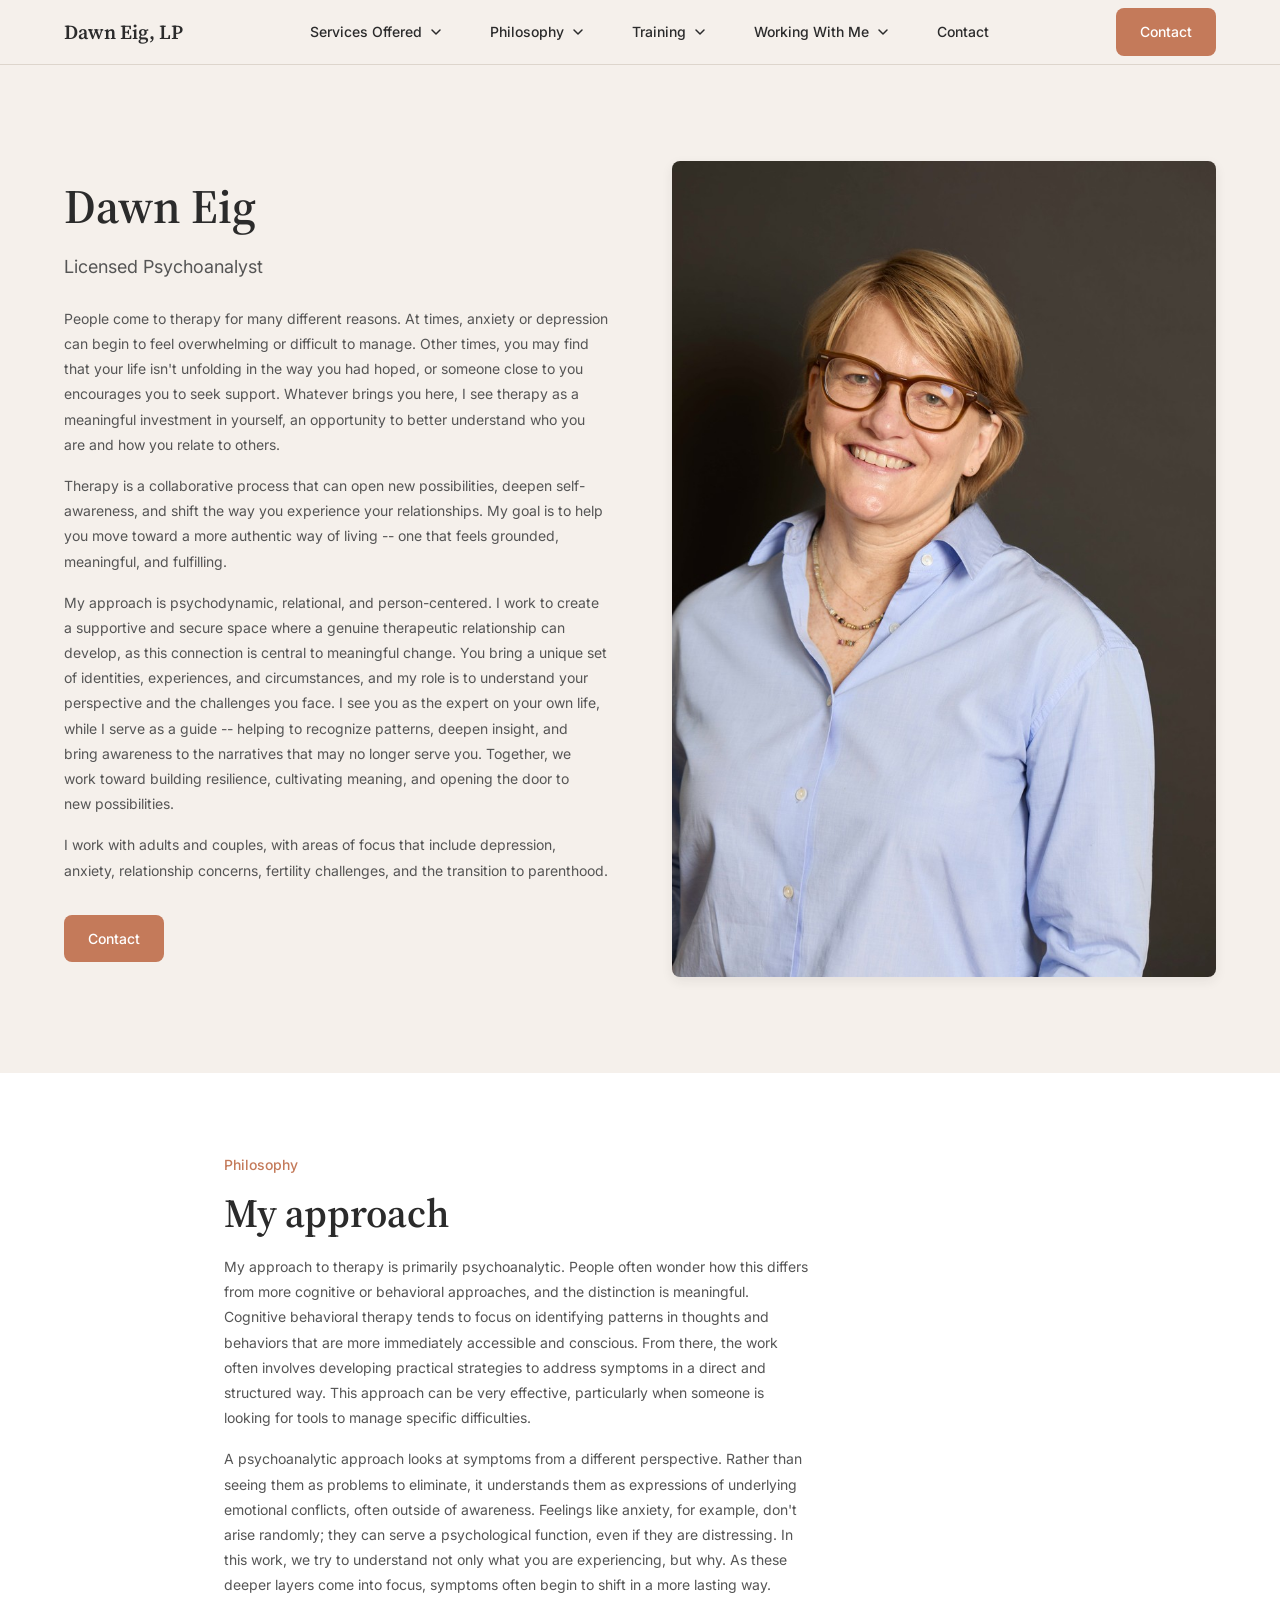
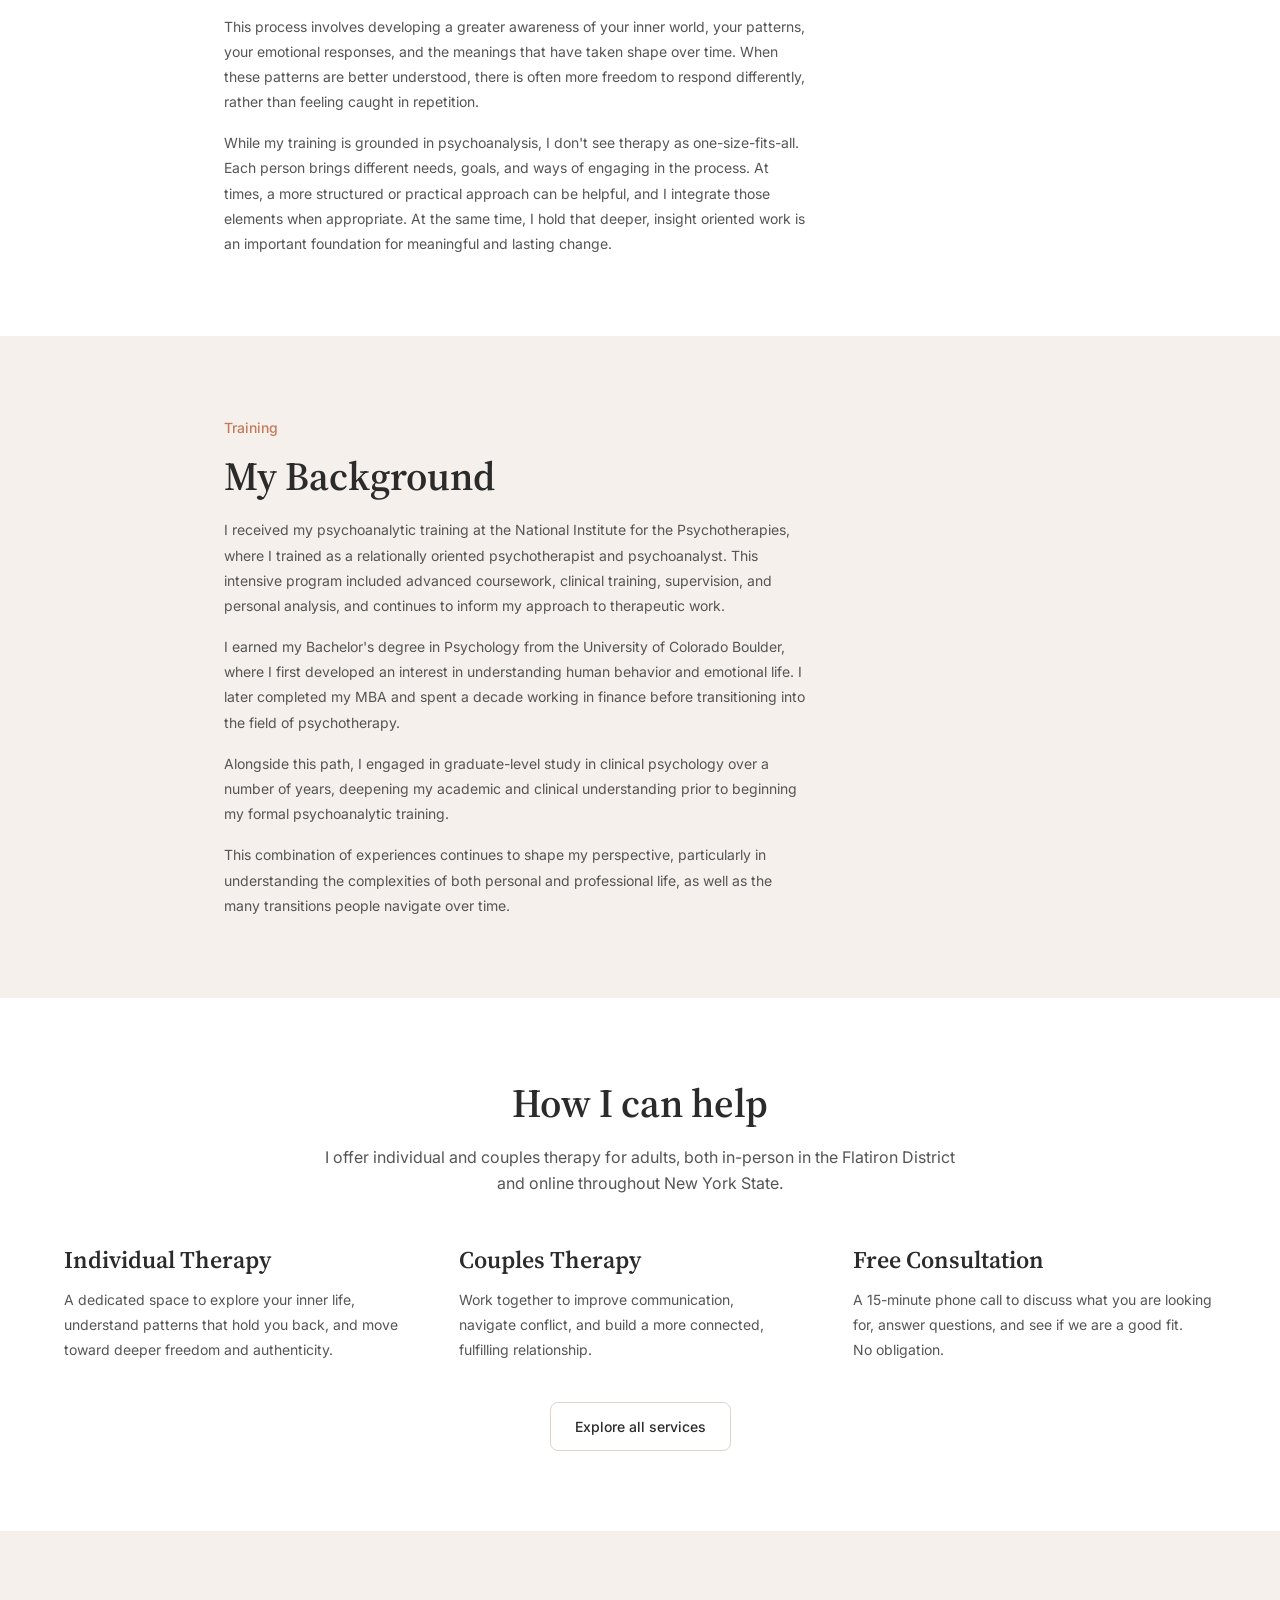
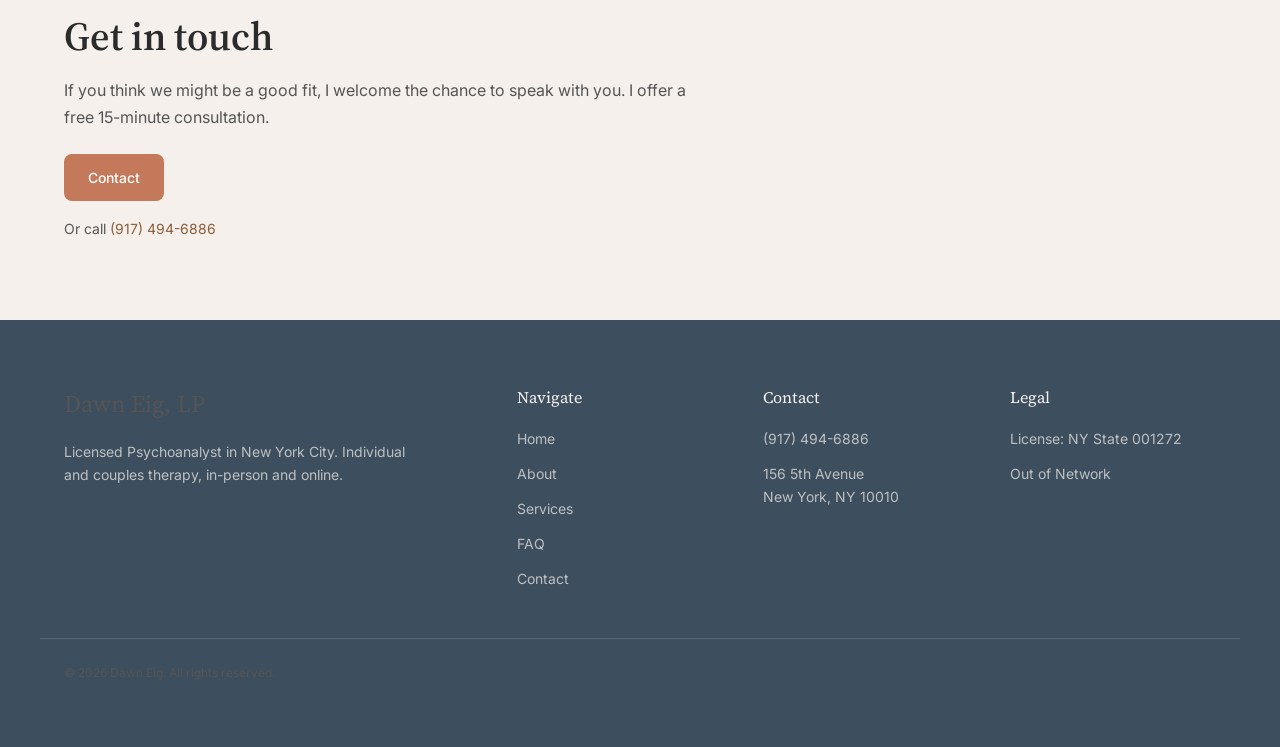
==== commit d570830b: "Add mega-menu dropdown panels to nav - Desktop: 4 dropdown panels (Services Offered, Philosophy, Tra" ====
--- a/index.html
+++ b/index.html
@@ -22,9 +22,38 @@
     <div class="container nav__inner">
       <a href="/" class="nav__logo" aria-label="Dawn Eig, Licensed Psychoanalyst -- Home">Dawn Eig, LP</a>
       <nav class="nav__links" aria-label="Primary navigation">
-        <a href="/about/" class="nav__link">About</a>
-        <a href="/services/" class="nav__link">Services</a>
-        <a href="/faq/" class="nav__link">FAQ</a>
+        <div class="nav__dropdown">
+          <button class="nav__dropdown-toggle" aria-expanded="false" aria-controls="dd-services">
+            Services Offered
+            <svg class="nav__chevron" width="12" height="12" viewBox="0 0 12 12" aria-hidden="true">
+              <path d="M2 4l4 4 4-4" fill="none" stroke="currentColor" stroke-width="1.5" stroke-linecap="round" stroke-linejoin="round"/>
+            </svg>
+          </button>
+        </div>
+        <div class="nav__dropdown">
+          <button class="nav__dropdown-toggle" aria-expanded="false" aria-controls="dd-philosophy">
+            Philosophy
+            <svg class="nav__chevron" width="12" height="12" viewBox="0 0 12 12" aria-hidden="true">
+              <path d="M2 4l4 4 4-4" fill="none" stroke="currentColor" stroke-width="1.5" stroke-linecap="round" stroke-linejoin="round"/>
+            </svg>
+          </button>
+        </div>
+        <div class="nav__dropdown">
+          <button class="nav__dropdown-toggle" aria-expanded="false" aria-controls="dd-training">
+            Training
+            <svg class="nav__chevron" width="12" height="12" viewBox="0 0 12 12" aria-hidden="true">
+              <path d="M2 4l4 4 4-4" fill="none" stroke="currentColor" stroke-width="1.5" stroke-linecap="round" stroke-linejoin="round"/>
+            </svg>
+          </button>
+        </div>
+        <div class="nav__dropdown">
+          <button class="nav__dropdown-toggle" aria-expanded="false" aria-controls="dd-working">
+            Working With Me
+            <svg class="nav__chevron" width="12" height="12" viewBox="0 0 12 12" aria-hidden="true">
+              <path d="M2 4l4 4 4-4" fill="none" stroke="currentColor" stroke-width="1.5" stroke-linecap="round" stroke-linejoin="round"/>
+            </svg>
+          </button>
+        </div>
         <a href="/contact/" class="nav__link">Contact</a>
       </nav>
       <a href="/contact/" class="btn btn--primary nav__cta">Contact</a>
@@ -35,12 +64,138 @@
       </button>
     </div>
     <div id="nav-mobile" class="nav__mobile container">
-      <a href="/about/" class="nav__link">About</a>
-      <a href="/services/" class="nav__link">Services</a>
-      <a href="/faq/" class="nav__link">FAQ</a>
+      <button class="nav__accordion-toggle" aria-expanded="false" aria-controls="mob-services">
+        Services Offered
+        <svg class="nav__chevron" width="12" height="12" viewBox="0 0 12 12" aria-hidden="true">
+              <path d="M2 4l4 4 4-4" fill="none" stroke="currentColor" stroke-width="1.5" stroke-linecap="round" stroke-linejoin="round"/>
+            </svg>
+      </button>
+      <div id="mob-services" class="nav__accordion-content">
+        <div>
+          <h4>Individual Therapy</h4>
+          <p>A dedicated space to explore your inner life, understand patterns that hold you back, and move toward deeper freedom and authenticity.</p>
+          <h4>Individual Psychoanalysis</h4>
+          <p>An immersive, deeply collaborative process that uses the therapeutic relationship to explore your inner world in a sustained and meaningful way.</p>
+          <h4>Couples Therapy</h4>
+          <p>A space where the relationship itself becomes the focus, helping you understand dynamics, communicate more clearly, and feel more connected.</p>
+          <a href="/services/" class="btn btn--secondary">Explore all services</a>
+        </div>
+      </div>
+
+      <button class="nav__accordion-toggle" aria-expanded="false" aria-controls="mob-philosophy">
+        Philosophy
+        <svg class="nav__chevron" width="12" height="12" viewBox="0 0 12 12" aria-hidden="true">
+              <path d="M2 4l4 4 4-4" fill="none" stroke="currentColor" stroke-width="1.5" stroke-linecap="round" stroke-linejoin="round"/>
+            </svg>
+      </button>
+      <div id="mob-philosophy" class="nav__accordion-content">
+        <div>
+          <p>My approach to therapy is primarily psychoanalytic. Rather than seeing symptoms as problems to eliminate, it understands them as expressions of underlying emotional conflicts, often outside of awareness.</p>
+          <p>While my training is grounded in psychoanalysis, I don't see therapy as one-size-fits-all. Each person brings different needs, goals, and ways of engaging in the process.</p>
+          <a href="/about/" class="btn btn--secondary">Read more</a>
+        </div>
+      </div>
+
+      <button class="nav__accordion-toggle" aria-expanded="false" aria-controls="mob-training">
+        Training
+        <svg class="nav__chevron" width="12" height="12" viewBox="0 0 12 12" aria-hidden="true">
+              <path d="M2 4l4 4 4-4" fill="none" stroke="currentColor" stroke-width="1.5" stroke-linecap="round" stroke-linejoin="round"/>
+            </svg>
+      </button>
+      <div id="mob-training" class="nav__accordion-content">
+        <div>
+          <p>I received my psychoanalytic training at the National Institute for the Psychotherapies, where I trained as a relationally oriented psychotherapist and psychoanalyst.</p>
+          <p>I earned my Bachelor's degree in Psychology from the University of Colorado Boulder and later completed my MBA before transitioning into psychotherapy.</p>
+          <a href="/about/" class="btn btn--secondary">Read more</a>
+        </div>
+      </div>
+
+      <button class="nav__accordion-toggle" aria-expanded="false" aria-controls="mob-working">
+        Working With Me
+        <svg class="nav__chevron" width="12" height="12" viewBox="0 0 12 12" aria-hidden="true">
+              <path d="M2 4l4 4 4-4" fill="none" stroke="currentColor" stroke-width="1.5" stroke-linecap="round" stroke-linejoin="round"/>
+            </svg>
+      </button>
+      <div id="mob-working" class="nav__accordion-content">
+        <div>
+          <h4>Location</h4>
+          <p>My office is located at 156 5th Avenue. I am available to work by Zoom but find that working together in person is far preferable.</p>
+          <h4>Fees</h4>
+          <p>My standard fee is discussed during the initial consultation. I reserve a percentage of my practice for people who need lower fees.</p>
+          <h4>Insurance</h4>
+          <p>I'm not in network with any insurance companies. If you have out-of-network benefits, you can be reimbursed. I'll provide a monthly superbill.</p>
+          <a href="/services/" class="btn btn--secondary">Learn more</a>
+        </div>
+      </div>
+
       <a href="/contact/" class="nav__link">Contact</a>
-      <a href="/contact/" class="btn btn--primary">Contact</a>
-    </div>
+      <a href="/contact/" class="btn btn--primary nav__mobile-cta">Contact</a>
+    </div>
+
+    <!-- Dropdown panels -->
+    <div id="dd-services" class="nav__dropdown-panel" hidden>
+      <div class="container">
+        <div class="grid grid--3">
+          <article>
+            <h3>Individual Therapy</h3>
+            <p>A dedicated space to explore your inner life, understand patterns that hold you back, and move toward deeper freedom and authenticity.</p>
+          </article>
+          <article>
+            <h3>Individual Psychoanalysis</h3>
+            <p>An immersive, deeply collaborative process that uses the therapeutic relationship to explore your inner world in a sustained and meaningful way.</p>
+          </article>
+          <article>
+            <h3>Couples Therapy</h3>
+            <p>A space where the relationship itself becomes the focus, helping you understand dynamics, communicate more clearly, and feel more connected.</p>
+          </article>
+        </div>
+        <div class="text-center" style="margin-top: var(--space-8);">
+          <a href="/services/" class="btn btn--secondary">Explore all services</a>
+        </div>
+      </div>
+    </div>
+
+    <div id="dd-philosophy" class="nav__dropdown-panel" hidden>
+      <div class="container container--narrow">
+        <h3>My Approach</h3>
+        <p style="margin-bottom: var(--space-4);">My approach to therapy is primarily psychoanalytic. People often wonder how this differs from more cognitive or behavioral approaches, and the distinction is meaningful. Cognitive behavioral therapy tends to focus on identifying patterns in thoughts and behaviors that are more immediately accessible and conscious. From there, the work often involves developing practical strategies to address symptoms in a direct and structured way.</p>
+        <p style="margin-bottom: var(--space-4);">A psychoanalytic approach looks at symptoms from a different perspective. Rather than seeing them as problems to eliminate, it understands them as expressions of underlying emotional conflicts, often outside of awareness. Feelings like anxiety, for example, don't arise randomly; they can serve a psychological function, even if they are distressing.</p>
+        <p>While my training is grounded in psychoanalysis, I don't see therapy as one-size-fits-all. Each person brings different needs, goals, and ways of engaging in the process.</p>
+        <a href="/about/" class="btn btn--secondary">Read more about my approach</a>
+      </div>
+    </div>
+
+    <div id="dd-training" class="nav__dropdown-panel" hidden>
+      <div class="container container--narrow">
+        <h3>My Background</h3>
+        <p style="margin-bottom: var(--space-4);">I received my psychoanalytic training at the National Institute for the Psychotherapies, where I trained as a relationally oriented psychotherapist and psychoanalyst. This intensive program included advanced coursework, clinical training, supervision, and personal analysis, and continues to inform my approach to therapeutic work.</p>
+        <p style="margin-bottom: var(--space-4);">I earned my Bachelor's degree in Psychology from the University of Colorado Boulder, where I first developed an interest in understanding human behavior and emotional life. I later completed my MBA and spent a decade working in finance before transitioning into the field of psychotherapy.</p>
+        <p>This combination of experiences continues to shape my perspective, particularly in understanding the complexities of both personal and professional life, as well as the many transitions people navigate over time.</p>
+        <a href="/about/" class="btn btn--secondary">Read more about my background</a>
+      </div>
+    </div>
+
+    <div id="dd-working" class="nav__dropdown-panel" hidden>
+      <div class="container container--narrow">
+        <div class="list-block">
+          <div class="list-block__item">
+            <h3 class="list-block__title">Location</h3>
+            <p class="list-block__text">My office is located at 156 5th Avenue. I am available to work by Zoom but I find that working together in person is far preferable. There is no substitute for being in the presence of another. I am happy to discuss.</p>
+          </div>
+          <div class="list-block__item">
+            <h3 class="list-block__title">Fees</h3>
+            <p class="list-block__text">My standard fee is discussed during the initial consultation. For patients who qualify, I have a sliding fee scale, which is to say that I reserve a percentage of my practice for people who need lower fees.</p>
+          </div>
+          <div class="list-block__item">
+            <h3 class="list-block__title">Insurance</h3>
+            <p class="list-block__text">I'm not in network with any insurance companies. If you have insurance and have out of network benefits, you can be reimbursed by your insurance company for sessions with me. I'll provide you with a monthly superbill. Check with your insurer to see if you have out of network benefits.</p>
+          </div>
+        </div>
+        <p style="margin-top: var(--space-6); font-size: var(--font-size-sm); color: var(--color-text-secondary);">My New York license number is: 001272 &middot; My NPI is: 1295348886</p>
+        <a href="/services/" class="btn btn--secondary">Learn more</a>
+      </div>
+    </div>
+
   </header>
 
   <main id="main">
--- a/css/components.css
+++ b/css/components.css
@@ -267,3 +267,135 @@
   white-space: nowrap;
   border: 0;
 }
+
+/* ---- Dropdown Panels ---- */
+.nav__dropdown {
+  position: relative;
+}
+
+.nav__dropdown-toggle {
+  display: inline-flex;
+  align-items: center;
+  gap: var(--space-2);
+  font-size: var(--font-size-sm);
+  font-weight: 500;
+  color: var(--color-text-primary);
+  background: none;
+  border: none;
+  padding: var(--space-2) 0;
+  cursor: pointer;
+}
+
+.nav__dropdown-toggle:hover {
+  color: var(--color-accent);
+}
+
+.nav__dropdown-toggle[aria-expanded="true"] {
+  color: var(--color-accent);
+}
+
+.nav__chevron {
+  width: 12px;
+  height: 12px;
+  transition: transform var(--transition-base);
+  flex-shrink: 0;
+}
+
+.nav__dropdown-toggle[aria-expanded="true"] .nav__chevron {
+  transform: rotate(180deg);
+}
+
+.nav__dropdown-panel {
+  position: fixed;
+  top: 4rem;
+  left: 0;
+  width: 100%;
+  max-height: calc(100vh - 4rem);
+  overflow-y: auto;
+  background-color: var(--color-bg-secondary);
+  border-bottom: 1px solid var(--color-border);
+  box-shadow: var(--shadow-lg);
+  z-index: 90;
+  padding-block: var(--space-10);
+  opacity: 0;
+  transform: translateY(-6px);
+  transition: opacity 150ms ease, transform 150ms ease, visibility 150ms ease;
+  visibility: hidden;
+  pointer-events: none;
+}
+
+.nav__dropdown-panel.is-open {
+  opacity: 1;
+  transform: translateY(0);
+  visibility: visible;
+  pointer-events: auto;
+}
+
+.nav__dropdown-panel .grid {
+  gap: var(--space-10);
+}
+
+.nav__dropdown-panel h3 {
+  font-family: var(--font-serif);
+  font-size: var(--font-size-lg);
+  margin-bottom: var(--space-3);
+  color: var(--color-text-primary);
+}
+
+.nav__dropdown-panel p {
+  font-size: var(--font-size-sm);
+  line-height: var(--line-height-relaxed);
+  color: var(--color-text-secondary);
+}
+
+.nav__dropdown-panel .btn {
+  margin-top: var(--space-4);
+}
+
+.nav__dropdown-panel .list-block__item {
+  padding: var(--space-5) 0;
+}
+
+/* Mobile accordion inside hamburger */
+.nav__accordion-toggle {
+  display: flex;
+  align-items: center;
+  justify-content: space-between;
+  width: 100%;
+  font-size: var(--font-size-base);
+  font-weight: 500;
+  color: var(--color-text-primary);
+  background: none;
+  border: none;
+  padding: var(--space-3) 0;
+  cursor: pointer;
+  border-bottom: 1px solid var(--color-border);
+}
+
+.nav__accordion-content {
+  max-height: 0;
+  overflow: hidden;
+  transition: max-height 250ms ease;
+}
+
+.nav__accordion-content > div {
+  padding: var(--space-4) 0 var(--space-6);
+}
+
+.nav__accordion-content p {
+  font-size: var(--font-size-sm);
+  line-height: var(--line-height-relaxed);
+  color: var(--color-text-secondary);
+  margin-bottom: var(--space-3);
+}
+
+.nav__accordion-content h4 {
+  font-family: var(--font-serif);
+  font-size: var(--font-size-md);
+  margin-bottom: var(--space-2);
+  color: var(--color-text-primary);
+}
+
+.nav__mobile-cta {
+  margin-top: var(--space-4);
+}
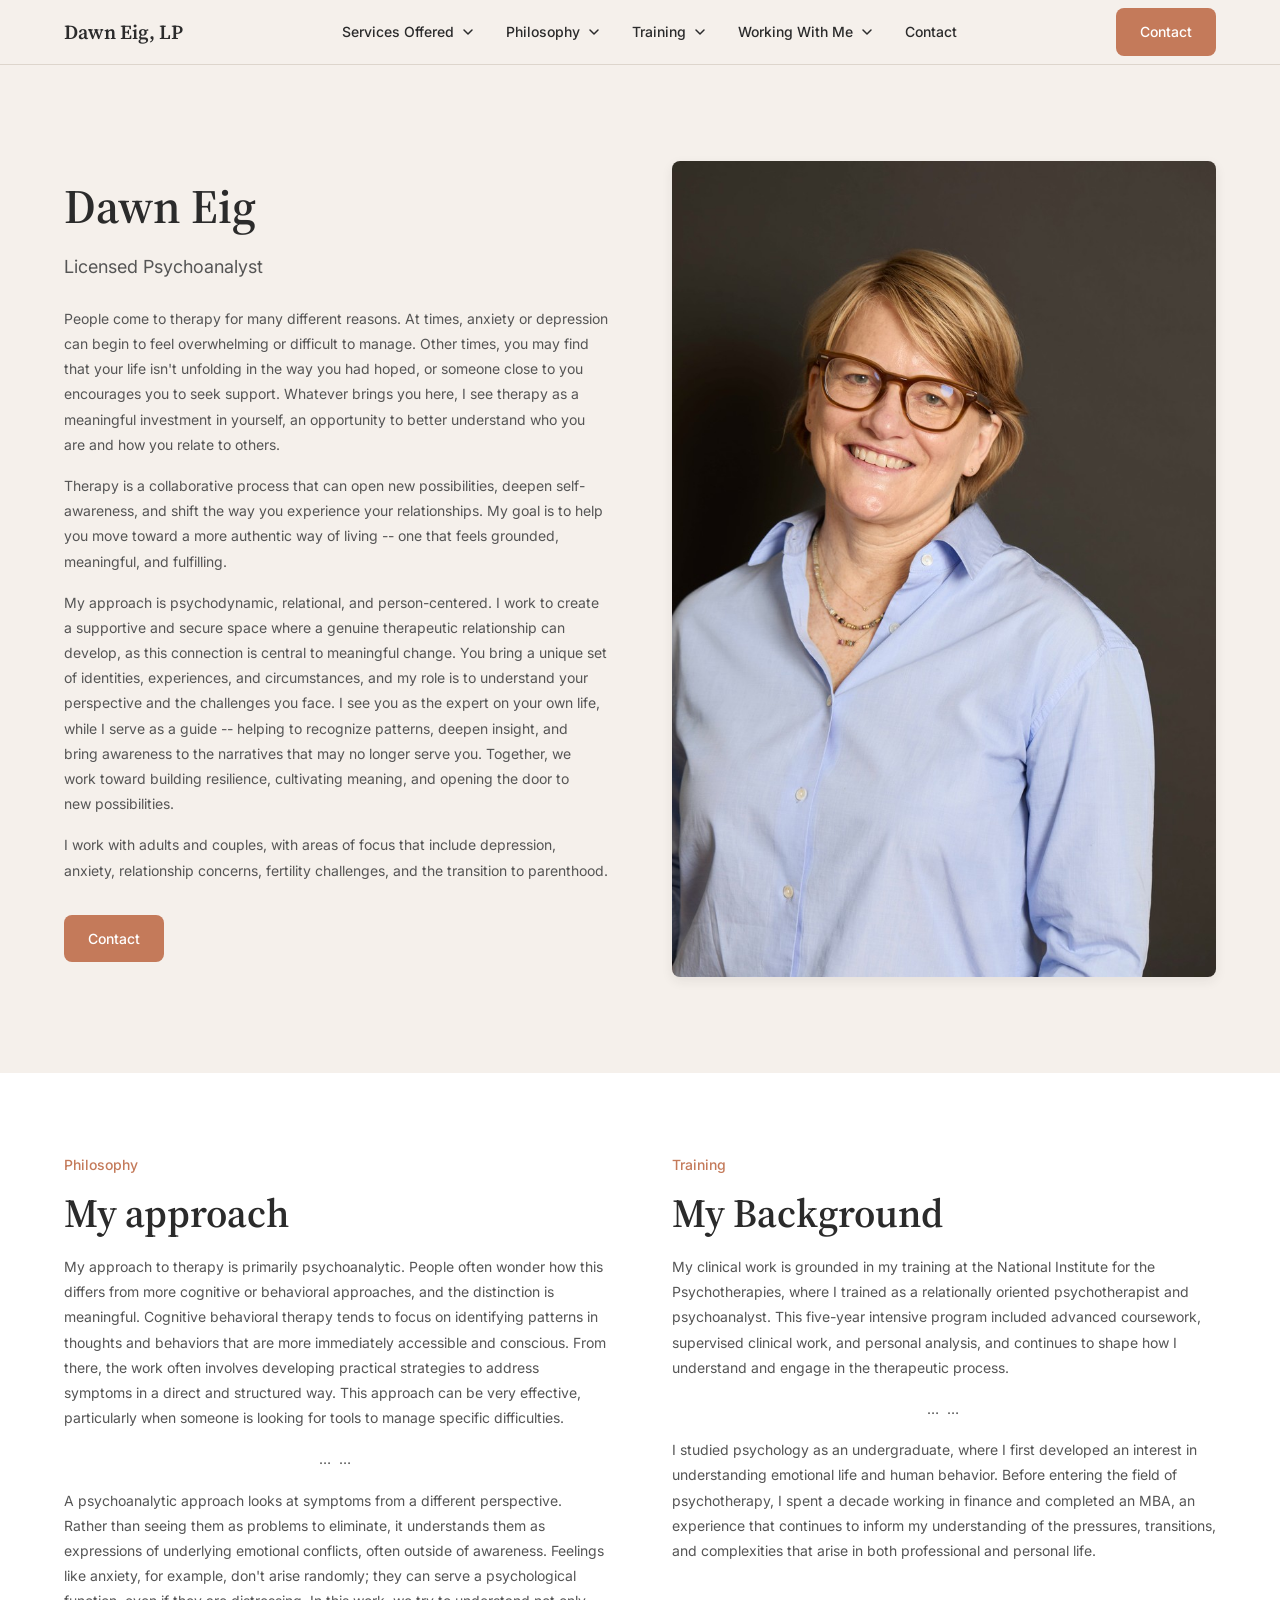
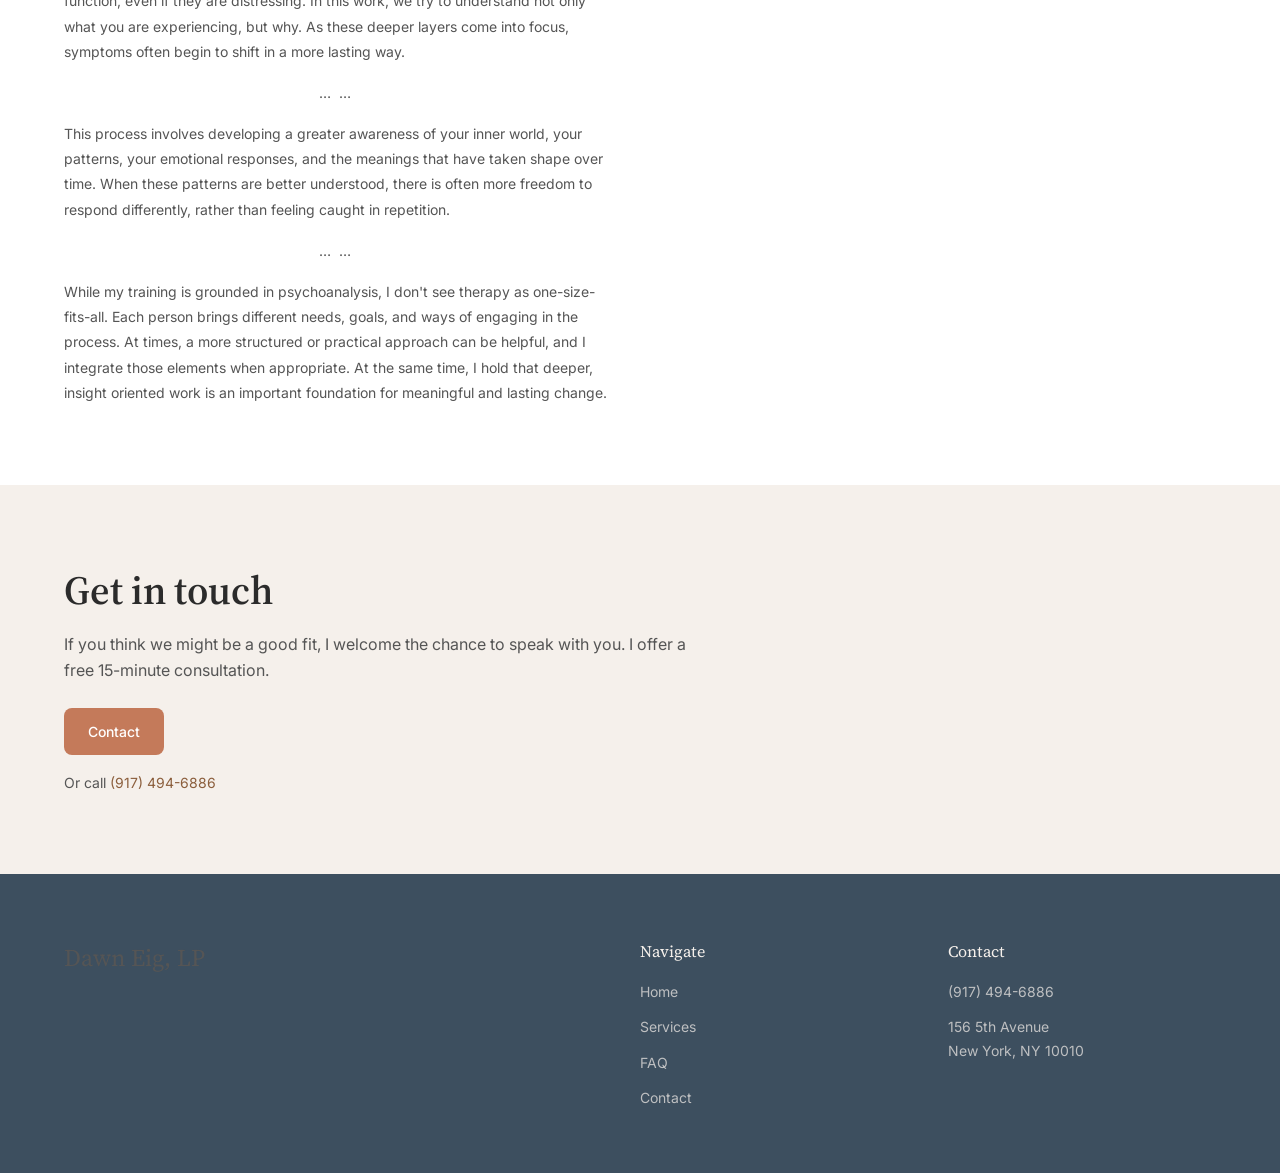
==== commit 4da89700: "Implement Dawn website2.docx edits + rebuild dropdown nav to match kirstenlentz.com" ====
--- a/index.html
+++ b/index.html
@@ -29,6 +29,20 @@
               <path d="M2 4l4 4 4-4" fill="none" stroke="currentColor" stroke-width="1.5" stroke-linecap="round" stroke-linejoin="round"/>
             </svg>
           </button>
+          <div id="dd-services" class="nav__dropdown-panel" hidden>
+            <a href="/services/#individual-therapy" class="nav__dropdown-item">
+              <h4>Individual Therapy</h4>
+              <p>A dedicated space to explore your inner life, understand patterns that hold you back, and move toward deeper freedom and authenticity.</p>
+            </a>
+            <a href="/services/#individual-psychoanalysis" class="nav__dropdown-item">
+              <h4>Individual Psychoanalysis</h4>
+              <p>An immersive, deeply collaborative process that uses the therapeutic relationship to explore your inner world in a sustained and meaningful way.</p>
+            </a>
+            <a href="/services/#couples-therapy" class="nav__dropdown-item">
+              <h4>Couples Therapy</h4>
+              <p>A space where the relationship itself becomes the focus, helping you understand dynamics, communicate more clearly, and feel more connected.</p>
+            </a>
+          </div>
         </div>
         <div class="nav__dropdown">
           <button class="nav__dropdown-toggle" aria-expanded="false" aria-controls="dd-philosophy">
@@ -37,6 +51,16 @@
               <path d="M2 4l4 4 4-4" fill="none" stroke="currentColor" stroke-width="1.5" stroke-linecap="round" stroke-linejoin="round"/>
             </svg>
           </button>
+          <div id="dd-philosophy" class="nav__dropdown-panel" hidden>
+            <a href="/about/" class="nav__dropdown-item">
+              <h4>My Approach</h4>
+              <p>My approach to therapy is primarily psychoanalytic. Rather than seeing symptoms as problems to eliminate, it understands them as expressions of underlying emotional conflicts, often outside of awareness.</p>
+            </a>
+            <a href="/about/" class="nav__dropdown-item">
+              <h4>Integrative & Flexible</h4>
+              <p>While my training is grounded in psychoanalysis, I don't see therapy as one-size-fits-all. Each person brings different needs, goals, and ways of engaging in the process.</p>
+            </a>
+          </div>
         </div>
         <div class="nav__dropdown">
           <button class="nav__dropdown-toggle" aria-expanded="false" aria-controls="dd-training">
@@ -45,6 +69,16 @@
               <path d="M2 4l4 4 4-4" fill="none" stroke="currentColor" stroke-width="1.5" stroke-linecap="round" stroke-linejoin="round"/>
             </svg>
           </button>
+          <div id="dd-training" class="nav__dropdown-panel" hidden>
+            <a href="/about/" class="nav__dropdown-item">
+              <h4>Psychoanalytic Training</h4>
+              <p>I received my psychoanalytic training at the National Institute for the Psychotherapies, where I trained as a relationally oriented psychotherapist and psychoanalyst.</p>
+            </a>
+            <a href="/about/" class="nav__dropdown-item">
+              <h4>Education & Prior Career</h4>
+              <p>I earned my Bachelor's degree in Psychology from the University of Colorado Boulder and later completed my MBA before transitioning into psychotherapy.</p>
+            </a>
+          </div>
         </div>
         <div class="nav__dropdown">
           <button class="nav__dropdown-toggle" aria-expanded="false" aria-controls="dd-working">
@@ -53,6 +87,20 @@
               <path d="M2 4l4 4 4-4" fill="none" stroke="currentColor" stroke-width="1.5" stroke-linecap="round" stroke-linejoin="round"/>
             </svg>
           </button>
+          <div id="dd-working" class="nav__dropdown-panel" hidden>
+            <a href="/services/" class="nav__dropdown-item">
+              <h4>Location</h4>
+              <p>My office is located at 156 5th Avenue. I am available to work by Zoom but find that working together in person is far preferable.</p>
+            </a>
+            <a href="/services/" class="nav__dropdown-item">
+              <h4>Fees</h4>
+              <p>My standard fee is discussed during the initial consultation. I reserve a percentage of my practice for people who need lower fees.</p>
+            </a>
+            <a href="/services/" class="nav__dropdown-item">
+              <h4>Insurance</h4>
+              <p>I'm not in network with any insurance companies. If you have out-of-network benefits, you can be reimbursed. I'll provide a monthly superbill.</p>
+            </a>
+          </div>
         </div>
         <a href="/contact/" class="nav__link">Contact</a>
       </nav>
@@ -67,8 +115,8 @@
       <button class="nav__accordion-toggle" aria-expanded="false" aria-controls="mob-services">
         Services Offered
         <svg class="nav__chevron" width="12" height="12" viewBox="0 0 12 12" aria-hidden="true">
-              <path d="M2 4l4 4 4-4" fill="none" stroke="currentColor" stroke-width="1.5" stroke-linecap="round" stroke-linejoin="round"/>
-            </svg>
+          <path d="M2 4l4 4 4-4" fill="none" stroke="currentColor" stroke-width="1.5" stroke-linecap="round" stroke-linejoin="round"/>
+        </svg>
       </button>
       <div id="mob-services" class="nav__accordion-content">
         <div>
@@ -85,8 +133,8 @@
       <button class="nav__accordion-toggle" aria-expanded="false" aria-controls="mob-philosophy">
         Philosophy
         <svg class="nav__chevron" width="12" height="12" viewBox="0 0 12 12" aria-hidden="true">
-              <path d="M2 4l4 4 4-4" fill="none" stroke="currentColor" stroke-width="1.5" stroke-linecap="round" stroke-linejoin="round"/>
-            </svg>
+          <path d="M2 4l4 4 4-4" fill="none" stroke="currentColor" stroke-width="1.5" stroke-linecap="round" stroke-linejoin="round"/>
+        </svg>
       </button>
       <div id="mob-philosophy" class="nav__accordion-content">
         <div>
@@ -99,8 +147,8 @@
       <button class="nav__accordion-toggle" aria-expanded="false" aria-controls="mob-training">
         Training
         <svg class="nav__chevron" width="12" height="12" viewBox="0 0 12 12" aria-hidden="true">
-              <path d="M2 4l4 4 4-4" fill="none" stroke="currentColor" stroke-width="1.5" stroke-linecap="round" stroke-linejoin="round"/>
-            </svg>
+          <path d="M2 4l4 4 4-4" fill="none" stroke="currentColor" stroke-width="1.5" stroke-linecap="round" stroke-linejoin="round"/>
+        </svg>
       </button>
       <div id="mob-training" class="nav__accordion-content">
         <div>
@@ -113,8 +161,8 @@
       <button class="nav__accordion-toggle" aria-expanded="false" aria-controls="mob-working">
         Working With Me
         <svg class="nav__chevron" width="12" height="12" viewBox="0 0 12 12" aria-hidden="true">
-              <path d="M2 4l4 4 4-4" fill="none" stroke="currentColor" stroke-width="1.5" stroke-linecap="round" stroke-linejoin="round"/>
-            </svg>
+          <path d="M2 4l4 4 4-4" fill="none" stroke="currentColor" stroke-width="1.5" stroke-linecap="round" stroke-linejoin="round"/>
+        </svg>
       </button>
       <div id="mob-working" class="nav__accordion-content">
         <div>
@@ -131,71 +179,6 @@
       <a href="/contact/" class="nav__link">Contact</a>
       <a href="/contact/" class="btn btn--primary nav__mobile-cta">Contact</a>
     </div>
-
-    <!-- Dropdown panels -->
-    <div id="dd-services" class="nav__dropdown-panel" hidden>
-      <div class="container">
-        <div class="grid grid--3">
-          <article>
-            <h3>Individual Therapy</h3>
-            <p>A dedicated space to explore your inner life, understand patterns that hold you back, and move toward deeper freedom and authenticity.</p>
-          </article>
-          <article>
-            <h3>Individual Psychoanalysis</h3>
-            <p>An immersive, deeply collaborative process that uses the therapeutic relationship to explore your inner world in a sustained and meaningful way.</p>
-          </article>
-          <article>
-            <h3>Couples Therapy</h3>
-            <p>A space where the relationship itself becomes the focus, helping you understand dynamics, communicate more clearly, and feel more connected.</p>
-          </article>
-        </div>
-        <div class="text-center" style="margin-top: var(--space-8);">
-          <a href="/services/" class="btn btn--secondary">Explore all services</a>
-        </div>
-      </div>
-    </div>
-
-    <div id="dd-philosophy" class="nav__dropdown-panel" hidden>
-      <div class="container container--narrow">
-        <h3>My Approach</h3>
-        <p style="margin-bottom: var(--space-4);">My approach to therapy is primarily psychoanalytic. People often wonder how this differs from more cognitive or behavioral approaches, and the distinction is meaningful. Cognitive behavioral therapy tends to focus on identifying patterns in thoughts and behaviors that are more immediately accessible and conscious. From there, the work often involves developing practical strategies to address symptoms in a direct and structured way.</p>
-        <p style="margin-bottom: var(--space-4);">A psychoanalytic approach looks at symptoms from a different perspective. Rather than seeing them as problems to eliminate, it understands them as expressions of underlying emotional conflicts, often outside of awareness. Feelings like anxiety, for example, don't arise randomly; they can serve a psychological function, even if they are distressing.</p>
-        <p>While my training is grounded in psychoanalysis, I don't see therapy as one-size-fits-all. Each person brings different needs, goals, and ways of engaging in the process.</p>
-        <a href="/about/" class="btn btn--secondary">Read more about my approach</a>
-      </div>
-    </div>
-
-    <div id="dd-training" class="nav__dropdown-panel" hidden>
-      <div class="container container--narrow">
-        <h3>My Background</h3>
-        <p style="margin-bottom: var(--space-4);">I received my psychoanalytic training at the National Institute for the Psychotherapies, where I trained as a relationally oriented psychotherapist and psychoanalyst. This intensive program included advanced coursework, clinical training, supervision, and personal analysis, and continues to inform my approach to therapeutic work.</p>
-        <p style="margin-bottom: var(--space-4);">I earned my Bachelor's degree in Psychology from the University of Colorado Boulder, where I first developed an interest in understanding human behavior and emotional life. I later completed my MBA and spent a decade working in finance before transitioning into the field of psychotherapy.</p>
-        <p>This combination of experiences continues to shape my perspective, particularly in understanding the complexities of both personal and professional life, as well as the many transitions people navigate over time.</p>
-        <a href="/about/" class="btn btn--secondary">Read more about my background</a>
-      </div>
-    </div>
-
-    <div id="dd-working" class="nav__dropdown-panel" hidden>
-      <div class="container container--narrow">
-        <div class="list-block">
-          <div class="list-block__item">
-            <h3 class="list-block__title">Location</h3>
-            <p class="list-block__text">My office is located at 156 5th Avenue. I am available to work by Zoom but I find that working together in person is far preferable. There is no substitute for being in the presence of another. I am happy to discuss.</p>
-          </div>
-          <div class="list-block__item">
-            <h3 class="list-block__title">Fees</h3>
-            <p class="list-block__text">My standard fee is discussed during the initial consultation. For patients who qualify, I have a sliding fee scale, which is to say that I reserve a percentage of my practice for people who need lower fees.</p>
-          </div>
-          <div class="list-block__item">
-            <h3 class="list-block__title">Insurance</h3>
-            <p class="list-block__text">I'm not in network with any insurance companies. If you have insurance and have out of network benefits, you can be reimbursed by your insurance company for sessions with me. I'll provide you with a monthly superbill. Check with your insurer to see if you have out of network benefits.</p>
-          </div>
-        </div>
-        <p style="margin-top: var(--space-6); font-size: var(--font-size-sm); color: var(--color-text-secondary);">My New York license number is: 001272 &middot; My NPI is: 1295348886</p>
-        <a href="/services/" class="btn btn--secondary">Learn more</a>
-      </div>
-    </div>
-
   </header>
 
   <main id="main">
@@ -221,57 +204,32 @@
       </div>
     </section>
 
-    <!-- Philosophy -->
-    <section class="section section--secondary" aria-labelledby="philosophy-heading">
-      <div class="container container--narrow">
-        <span class="section__eyebrow">Philosophy</span>
-        <h2 id="philosophy-heading" class="section__title">My approach</h2>
-        <div style="font-size: var(--font-size-sm); line-height: var(--line-height-relaxed); color: var(--color-text-secondary);">
-          <p style="margin-bottom: var(--space-4);">My approach to therapy is primarily psychoanalytic. People often wonder how this differs from more cognitive or behavioral approaches, and the distinction is meaningful. Cognitive behavioral therapy tends to focus on identifying patterns in thoughts and behaviors that are more immediately accessible and conscious. From there, the work often involves developing practical strategies to address symptoms in a direct and structured way. This approach can be very effective, particularly when someone is looking for tools to manage specific difficulties.</p>
-          <p style="margin-bottom: var(--space-4);">A psychoanalytic approach looks at symptoms from a different perspective. Rather than seeing them as problems to eliminate, it understands them as expressions of underlying emotional conflicts, often outside of awareness. Feelings like anxiety, for example, don't arise randomly; they can serve a psychological function, even if they are distressing. In this work, we try to understand not only what you are experiencing, but why. As these deeper layers come into focus, symptoms often begin to shift in a more lasting way.</p>
-          <p style="margin-bottom: var(--space-4);">This process involves developing a greater awareness of your inner world, your patterns, your emotional responses, and the meanings that have taken shape over time. When these patterns are better understood, there is often more freedom to respond differently, rather than feeling caught in repetition.</p>
-          <p>While my training is grounded in psychoanalysis, I don't see therapy as one-size-fits-all. Each person brings different needs, goals, and ways of engaging in the process. At times, a more structured or practical approach can be helpful, and I integrate those elements when appropriate. At the same time, I hold that deeper, insight oriented work is an important foundation for meaningful and lasting change.</p>
-        </div>
-      </div>
-    </section>
-
-    <!-- Training -->
-    <section class="section section--primary" aria-labelledby="training-heading">
-      <div class="container container--narrow">
-        <span class="section__eyebrow">Training</span>
-        <h2 id="training-heading" class="section__title">My Background</h2>
-        <div style="font-size: var(--font-size-sm); line-height: var(--line-height-relaxed); color: var(--color-text-secondary);">
-          <p style="margin-bottom: var(--space-4);">I received my psychoanalytic training at the National Institute for the Psychotherapies, where I trained as a relationally oriented psychotherapist and psychoanalyst. This intensive program included advanced coursework, clinical training, supervision, and personal analysis, and continues to inform my approach to therapeutic work.</p>
-          <p style="margin-bottom: var(--space-4);">I earned my Bachelor's degree in Psychology from the University of Colorado Boulder, where I first developed an interest in understanding human behavior and emotional life. I later completed my MBA and spent a decade working in finance before transitioning into the field of psychotherapy.</p>
-          <p style="margin-bottom: var(--space-4);">Alongside this path, I engaged in graduate-level study in clinical psychology over a number of years, deepening my academic and clinical understanding prior to beginning my formal psychoanalytic training.</p>
-          <p>This combination of experiences continues to shape my perspective, particularly in understanding the complexities of both personal and professional life, as well as the many transitions people navigate over time.</p>
-        </div>
-      </div>
-    </section>
-
-    <!-- Services Preview -->
-    <section class="section section--secondary" aria-labelledby="services-heading">
+    <!-- Philosophy & Training side by side -->
+    <section class="section section--secondary" aria-labelledby="approach-heading">
       <div class="container">
-        <header class="section__header section__header--center">
-          <h2 id="services-heading" class="section__title">How I can help</h2>
-          <p>I offer individual and couples therapy for adults, both in-person in the Flatiron District and online throughout New York State.</p>
-        </header>
-        <div class="grid grid--3">
-          <article>
-            <h3 style="font-family: var(--font-serif); font-size: var(--font-size-xl); margin-bottom: var(--space-3);">Individual Therapy</h3>
-            <p style="font-size: var(--font-size-sm); line-height: var(--line-height-relaxed); color: var(--color-text-secondary);">A dedicated space to explore your inner life, understand patterns that hold you back, and move toward deeper freedom and authenticity.</p>
-          </article>
-          <article>
-            <h3 style="font-family: var(--font-serif); font-size: var(--font-size-xl); margin-bottom: var(--space-3);">Couples Therapy</h3>
-            <p style="font-size: var(--font-size-sm); line-height: var(--line-height-relaxed); color: var(--color-text-secondary);">Work together to improve communication, navigate conflict, and build a more connected, fulfilling relationship.</p>
-          </article>
-          <article>
-            <h3 style="font-family: var(--font-serif); font-size: var(--font-size-xl); margin-bottom: var(--space-3);">Free Consultation</h3>
-            <p style="font-size: var(--font-size-sm); line-height: var(--line-height-relaxed); color: var(--color-text-secondary);">A 15-minute phone call to discuss what you are looking for, answer questions, and see if we are a good fit. No obligation.</p>
-          </article>
-        </div>
-        <div class="text-center" style="margin-top: var(--space-10);">
-          <a href="/services/" class="btn btn--secondary">Explore all services</a>
+        <div class="grid grid--2" style="align-items: start; gap: var(--space-16);">
+          <div>
+            <span class="section__eyebrow">Philosophy</span>
+            <h2 id="approach-heading" class="section__title">My approach</h2>
+            <div style="font-size: var(--font-size-sm); line-height: var(--line-height-relaxed); color: var(--color-text-secondary);">
+              <p style="margin-bottom: var(--space-4);">My approach to therapy is primarily psychoanalytic. People often wonder how this differs from more cognitive or behavioral approaches, and the distinction is meaningful. Cognitive behavioral therapy tends to focus on identifying patterns in thoughts and behaviors that are more immediately accessible and conscious. From there, the work often involves developing practical strategies to address symptoms in a direct and structured way. This approach can be very effective, particularly when someone is looking for tools to manage specific difficulties.</p>
+              <p class="para-break" style="text-align: center; margin-bottom: var(--space-4); letter-spacing: 0.15em;">&hellip; &hellip;</p>
+              <p style="margin-bottom: var(--space-4);">A psychoanalytic approach looks at symptoms from a different perspective. Rather than seeing them as problems to eliminate, it understands them as expressions of underlying emotional conflicts, often outside of awareness. Feelings like anxiety, for example, don't arise randomly; they can serve a psychological function, even if they are distressing. In this work, we try to understand not only what you are experiencing, but why. As these deeper layers come into focus, symptoms often begin to shift in a more lasting way.</p>
+              <p class="para-break" style="text-align: center; margin-bottom: var(--space-4); letter-spacing: 0.15em;">&hellip; &hellip;</p>
+              <p style="margin-bottom: var(--space-4);">This process involves developing a greater awareness of your inner world, your patterns, your emotional responses, and the meanings that have taken shape over time. When these patterns are better understood, there is often more freedom to respond differently, rather than feeling caught in repetition.</p>
+              <p class="para-break" style="text-align: center; margin-bottom: var(--space-4); letter-spacing: 0.15em;">&hellip; &hellip;</p>
+              <p>While my training is grounded in psychoanalysis, I don't see therapy as one-size-fits-all. Each person brings different needs, goals, and ways of engaging in the process. At times, a more structured or practical approach can be helpful, and I integrate those elements when appropriate. At the same time, I hold that deeper, insight oriented work is an important foundation for meaningful and lasting change.</p>
+            </div>
+          </div>
+          <div>
+            <span class="section__eyebrow">Training</span>
+            <h2 class="section__title">My Background</h2>
+            <div style="font-size: var(--font-size-sm); line-height: var(--line-height-relaxed); color: var(--color-text-secondary);">
+              <p style="margin-bottom: var(--space-4);">My clinical work is grounded in my training at the National Institute for the Psychotherapies, where I trained as a relationally oriented psychotherapist and psychoanalyst. This five-year intensive program included advanced coursework, supervised clinical work, and personal analysis, and continues to shape how I understand and engage in the therapeutic process.</p>
+              <p class="para-break" style="text-align: center; margin-bottom: var(--space-4); letter-spacing: 0.15em;">&hellip; &hellip;</p>
+              <p>I studied psychology as an undergraduate, where I first developed an interest in understanding emotional life and human behavior. Before entering the field of psychotherapy, I spent a decade working in finance and completed an MBA, an experience that continues to inform my understanding of the pressures, transitions, and complexities that arise in both professional and personal life.</p>
+            </div>
+          </div>
         </div>
       </div>
     </section>
@@ -282,7 +240,7 @@
         <h2 id="cta-heading" class="section__title">Get in touch</h2>
         <p style="margin-bottom: var(--space-6);">If you think we might be a good fit, I welcome the chance to speak with you. I offer a free 15-minute consultation.</p>
         <a href="/contact/" class="btn btn--primary">Contact</a>
-        <p style="margin-top: var(--space-4); font-size: var(--font-size-sm);">Or call <a href="tel:+19174946886">(917) 494-6886</a></p>
+        <p style="margin-top: var(--space-4); font-size: var(--font-size-sm);">Or call <a href="tel:+191****6886">(917) 494-6886</a></p>
       </div>
     </section>
   </main>
@@ -291,13 +249,11 @@
     <div class="container footer__inner">
       <div>
         <p class="footer__brand">Dawn Eig, LP</p>
-        <p class="footer__text">Licensed Psychoanalyst in New York City. Individual and couples therapy, in-person and online.</p>
       </div>
       <div>
         <p class="footer__heading">Navigate</p>
         <nav class="footer__links" aria-label="Footer navigation">
           <a href="/" class="footer__link">Home</a>
-          <a href="/about/" class="footer__link">About</a>
           <a href="/services/" class="footer__link">Services</a>
           <a href="/faq/" class="footer__link">FAQ</a>
           <a href="/contact/" class="footer__link">Contact</a>
@@ -306,20 +262,10 @@
       <div>
         <p class="footer__heading">Contact</p>
         <div class="footer__links">
-          <a href="tel:+19174946886" class="footer__link">(917) 494-6886</a>
+          <a href="tel:+191****6886" class="footer__link">(917) 494-6886</a>
           <a href="https://maps.google.com/?q=156+5th+Avenue+New+York+NY+10010" target="_blank" rel="noopener noreferrer" class="footer__link">156 5th Avenue<br>New York, NY 10010</a>
         </div>
       </div>
-      <div>
-        <p class="footer__heading">Legal</p>
-        <div class="footer__links">
-          <span class="footer__link">License: NY State 001272</span>
-          <span class="footer__link">Out of Network</span>
-        </div>
-      </div>
-    </div>
-    <div class="container footer__bottom">
-      <p>&copy; 2026 Dawn Eig. All rights reserved.</p>
     </div>
   </footer>
 
--- a/css/components.css
+++ b/css/components.css
@@ -31,7 +31,7 @@
 
 .nav__links {
   display: none;
-  gap: var(--space-12);
+  gap: var(--space-8);
   align-items: center;
 }
 
@@ -268,7 +268,7 @@
   border: 0;
 }
 
-/* ---- Dropdown Panels ---- */
+/* ---- Dropdown Panels (compact floating) ---- */
 .nav__dropdown {
   position: relative;
 }
@@ -306,19 +306,19 @@
 }
 
 .nav__dropdown-panel {
-  position: fixed;
-  top: 4rem;
+  position: absolute;
+  top: calc(100% + 0.5rem);
   left: 0;
-  width: 100%;
-  max-height: calc(100vh - 4rem);
-  overflow-y: auto;
+  width: 22rem;
+  max-width: calc(100vw - var(--space-6));
   background-color: var(--color-bg-secondary);
-  border-bottom: 1px solid var(--color-border);
-  box-shadow: var(--shadow-lg);
+  border-radius: var(--border-radius);
+  border: 1px solid var(--color-border);
+  box-shadow: 0 12px 40px rgba(0, 0, 0, 0.12);
   z-index: 90;
-  padding-block: var(--space-10);
+  padding: var(--space-2);
   opacity: 0;
-  transform: translateY(-6px);
+  transform: translateY(-4px);
   transition: opacity 150ms ease, transform 150ms ease, visibility 150ms ease;
   visibility: hidden;
   pointer-events: none;
@@ -331,29 +331,41 @@
   pointer-events: auto;
 }
 
-.nav__dropdown-panel .grid {
-  gap: var(--space-10);
-}
-
-.nav__dropdown-panel h3 {
+/* Right-align last two dropdowns so they don't go off-screen */
+.nav__dropdown:nth-last-child(2) .nav__dropdown-panel,
+.nav__dropdown:nth-last-child(3) .nav__dropdown-panel {
+  left: auto;
+  right: 0;
+}
+
+.nav__dropdown-item {
+  display: block;
+  padding: var(--space-4) var(--space-5);
+  border-radius: calc(var(--border-radius) - 2px);
+  transition: background-color var(--transition-fast);
+}
+
+.nav__dropdown-item:hover {
+  background-color: var(--color-bg-primary);
+  text-decoration: none;
+}
+
+.nav__dropdown-item h4 {
   font-family: var(--font-serif);
-  font-size: var(--font-size-lg);
-  margin-bottom: var(--space-3);
-  color: var(--color-text-primary);
-}
-
-.nav__dropdown-panel p {
+  font-size: var(--font-size-base);
+  font-weight: 600;
+  margin-bottom: var(--space-1);
+  color: var(--color-text-primary);
+}
+
+.nav__dropdown-item p {
   font-size: var(--font-size-sm);
   line-height: var(--line-height-relaxed);
   color: var(--color-text-secondary);
 }
 
 .nav__dropdown-panel .btn {
-  margin-top: var(--space-4);
-}
-
-.nav__dropdown-panel .list-block__item {
-  padding: var(--space-5) 0;
+  margin: var(--space-3) var(--space-5) var(--space-4);
 }
 
 /* Mobile accordion inside hamburger */
--- a/css/pages.css
+++ b/css/pages.css
@@ -196,6 +196,6 @@
 
 @media (min-width: 48rem) {
   .footer__inner {
-    grid-template-columns: 2fr 1fr 1fr 1fr;
-  }
-}
+    grid-template-columns: 2fr 1fr 1fr;
+  }
+}
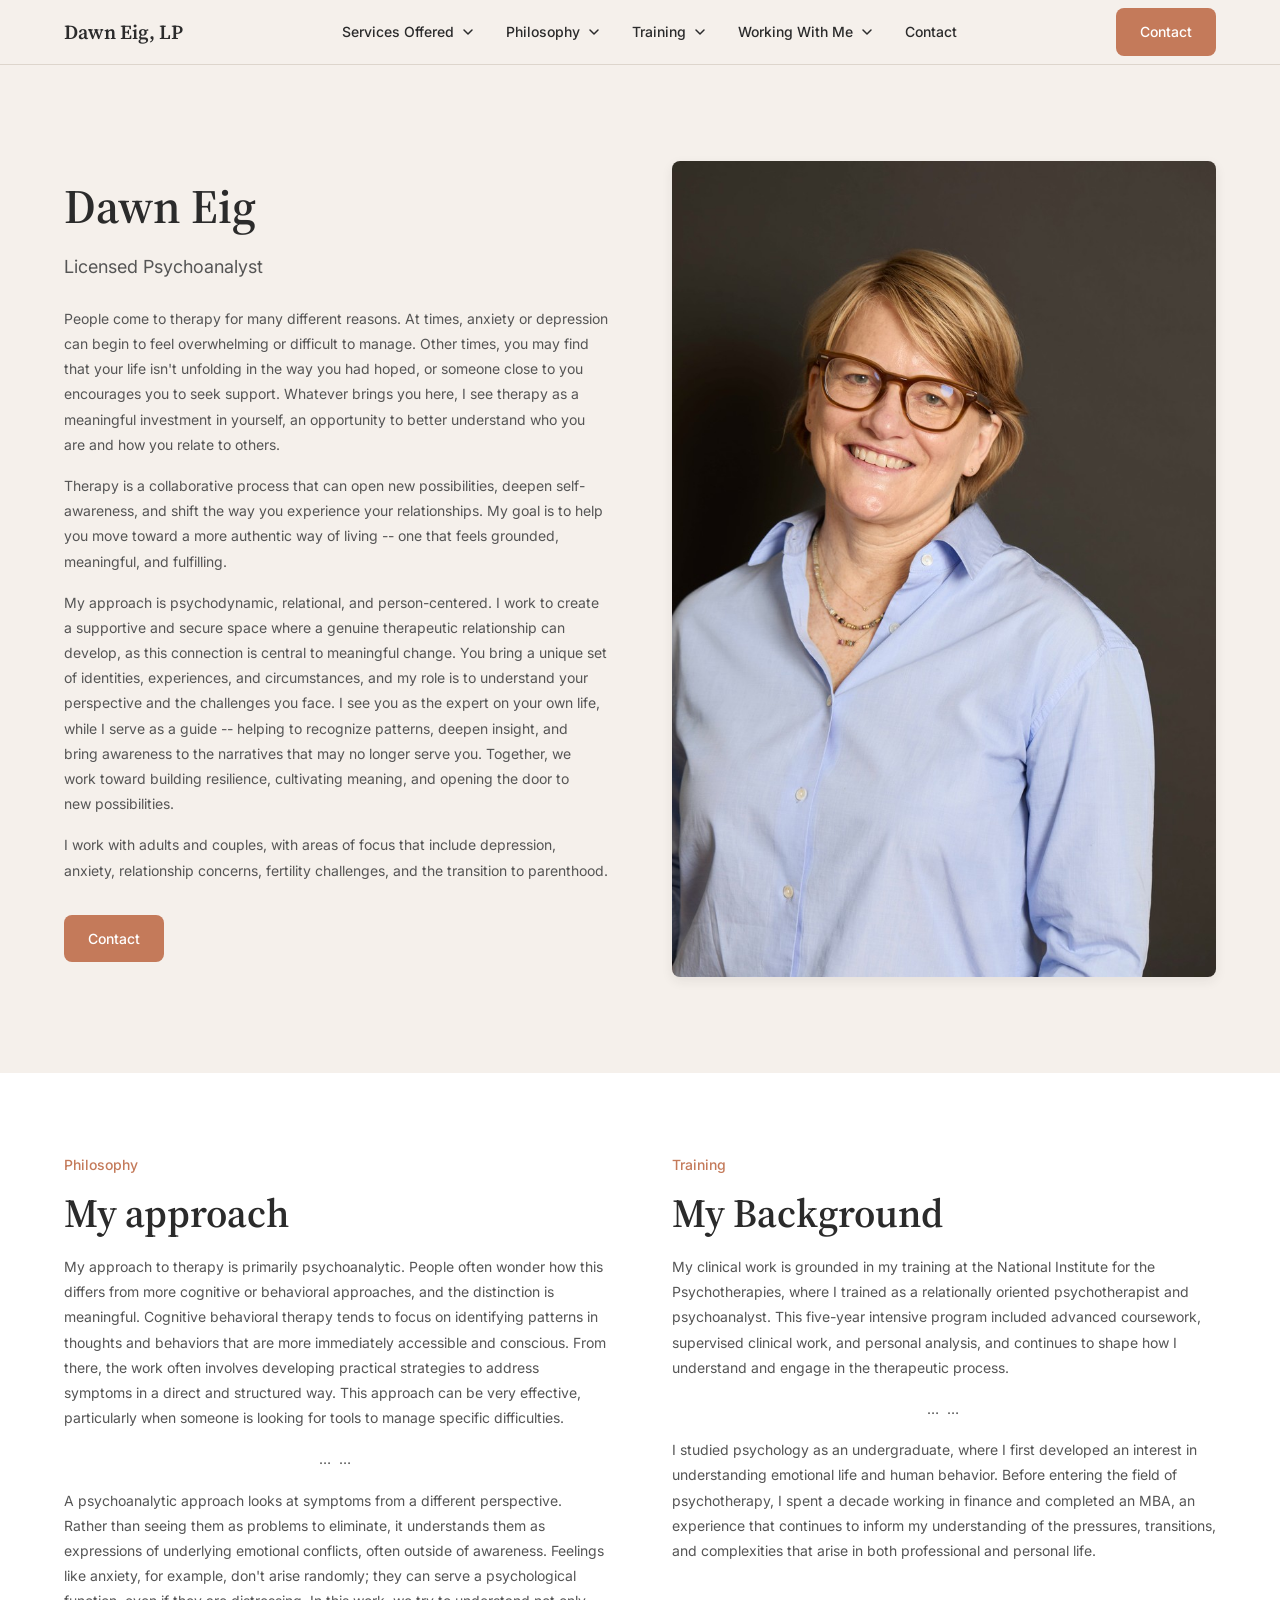
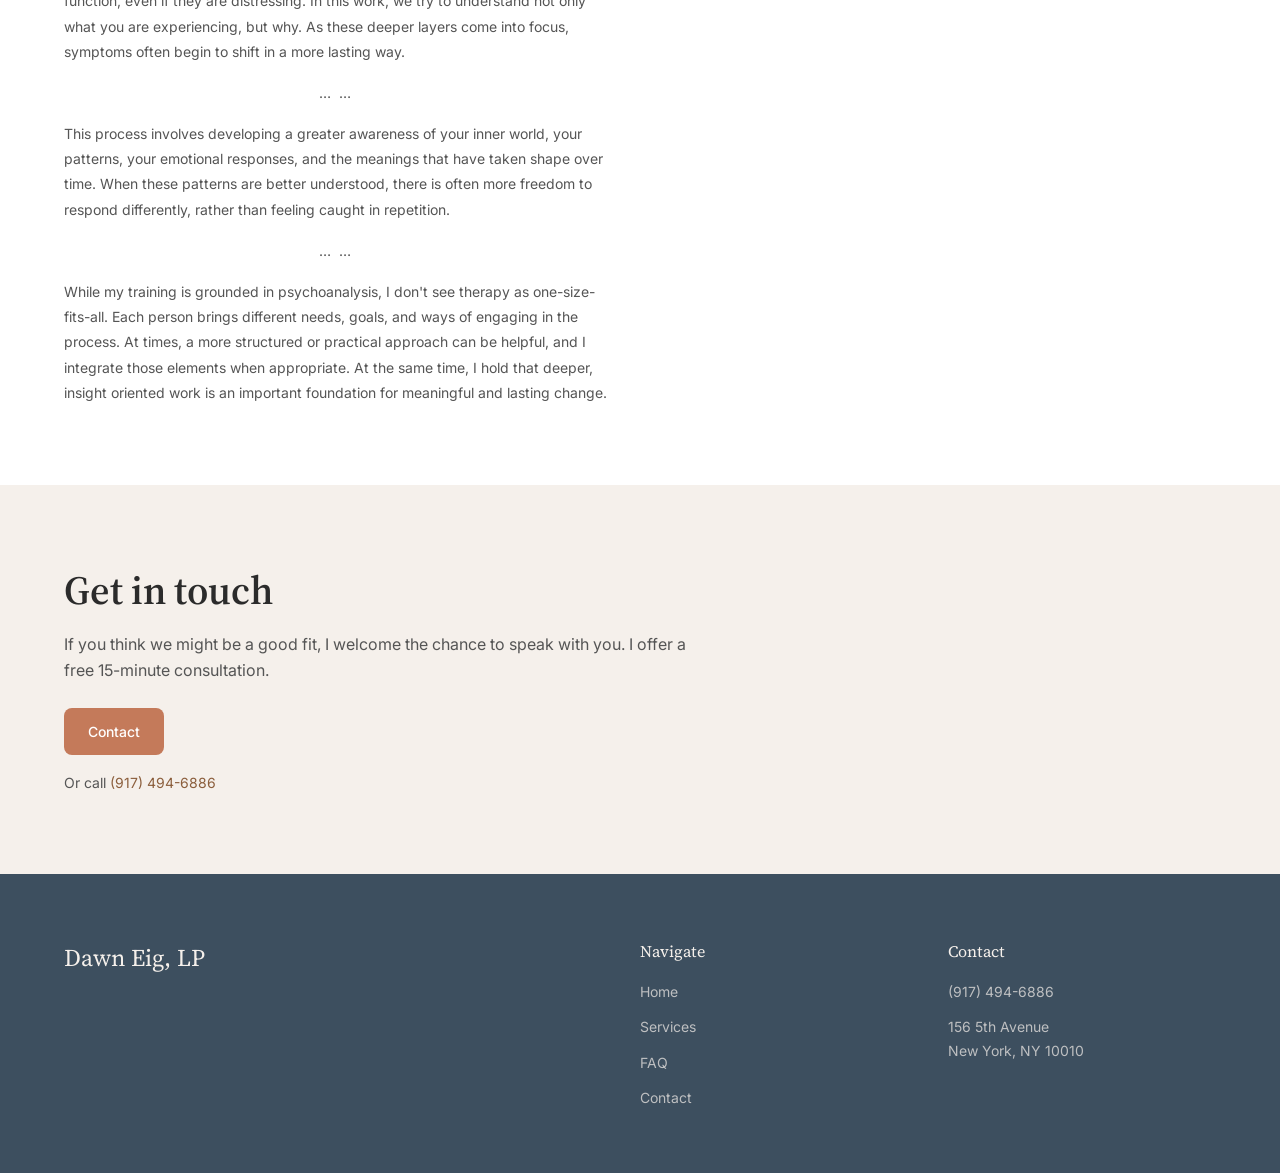
==== commit 5264b51f: "Audit fixes: footer contrast, broken tel links, inline style cleanup, utilities" ====
--- a/index.html
+++ b/index.html
@@ -8,12 +8,12 @@
   <link rel="preconnect" href="https://fonts.googleapis.com">
   <link rel="preconnect" href="https://fonts.gstatic.com" crossorigin>
   <link href="https://fonts.googleapis.com/css2?family=Inter:wght@400;500;600&family=Source+Serif+4:ital,opsz,wght@0,8..60,400;0,8..60,600;1,8..60,400&display=swap" rel="stylesheet">
-  <link rel="stylesheet" href="/css/tokens.css">
-  <link rel="stylesheet" href="/css/reset.css">
-  <link rel="stylesheet" href="/css/base.css">
-  <link rel="stylesheet" href="/css/layout.css">
-  <link rel="stylesheet" href="/css/components.css">
-  <link rel="stylesheet" href="/css/pages.css">
+  <link rel="stylesheet" href="/css/tokens.css?v=3">
+  <link rel="stylesheet" href="/css/reset.css?v=3">
+  <link rel="stylesheet" href="/css/base.css?v=3">
+  <link rel="stylesheet" href="/css/layout.css?v=3">
+  <link rel="stylesheet" href="/css/components.css?v=3">
+  <link rel="stylesheet" href="/css/pages.css?v=3">
 </head>
 <body>
   <a href="#main" class="sr-only">Skip to main content</a>
@@ -29,7 +29,7 @@
               <path d="M2 4l4 4 4-4" fill="none" stroke="currentColor" stroke-width="1.5" stroke-linecap="round" stroke-linejoin="round"/>
             </svg>
           </button>
-          <div id="dd-services" class="nav__dropdown-panel" hidden>
+          <div id="dd-services" class="nav__dropdown-panel">
             <a href="/services/#individual-therapy" class="nav__dropdown-item">
               <h4>Individual Therapy</h4>
               <p>A dedicated space to explore your inner life, understand patterns that hold you back, and move toward deeper freedom and authenticity.</p>
@@ -51,7 +51,7 @@
               <path d="M2 4l4 4 4-4" fill="none" stroke="currentColor" stroke-width="1.5" stroke-linecap="round" stroke-linejoin="round"/>
             </svg>
           </button>
-          <div id="dd-philosophy" class="nav__dropdown-panel" hidden>
+          <div id="dd-philosophy" class="nav__dropdown-panel">
             <a href="/about/" class="nav__dropdown-item">
               <h4>My Approach</h4>
               <p>My approach to therapy is primarily psychoanalytic. Rather than seeing symptoms as problems to eliminate, it understands them as expressions of underlying emotional conflicts, often outside of awareness.</p>
@@ -69,7 +69,7 @@
               <path d="M2 4l4 4 4-4" fill="none" stroke="currentColor" stroke-width="1.5" stroke-linecap="round" stroke-linejoin="round"/>
             </svg>
           </button>
-          <div id="dd-training" class="nav__dropdown-panel" hidden>
+          <div id="dd-training" class="nav__dropdown-panel">
             <a href="/about/" class="nav__dropdown-item">
               <h4>Psychoanalytic Training</h4>
               <p>I received my psychoanalytic training at the National Institute for the Psychotherapies, where I trained as a relationally oriented psychotherapist and psychoanalyst.</p>
@@ -87,7 +87,7 @@
               <path d="M2 4l4 4 4-4" fill="none" stroke="currentColor" stroke-width="1.5" stroke-linecap="round" stroke-linejoin="round"/>
             </svg>
           </button>
-          <div id="dd-working" class="nav__dropdown-panel" hidden>
+          <div id="dd-working" class="nav__dropdown-panel">
             <a href="/services/" class="nav__dropdown-item">
               <h4>Location</h4>
               <p>My office is located at 156 5th Avenue. I am available to work by Zoom but find that working together in person is far preferable.</p>
@@ -188,7 +188,7 @@
         <div class="hero__content">
           <h1 id="hero-heading" class="hero__title">Dawn Eig</h1>
           <p class="hero__subtitle">Licensed Psychoanalyst</p>
-          <div class="hero__text" style="font-size: var(--font-size-sm);">
+          <div class="hero__text">
             <p>People come to therapy for many different reasons. At times, anxiety or depression can begin to feel overwhelming or difficult to manage. Other times, you may find that your life isn't unfolding in the way you had hoped, or someone close to you encourages you to seek support. Whatever brings you here, I see therapy as a meaningful investment in yourself, an opportunity to better understand who you are and how you relate to others.</p>
             <p>Therapy is a collaborative process that can open new possibilities, deepen self-awareness, and shift the way you experience your relationships. My goal is to help you move toward a more authentic way of living -- one that feels grounded, meaningful, and fulfilling.</p>
             <p>My approach is psychodynamic, relational, and person-centered. I work to create a supportive and secure space where a genuine therapeutic relationship can develop, as this connection is central to meaningful change. You bring a unique set of identities, experiences, and circumstances, and my role is to understand your perspective and the challenges you face. I see you as the expert on your own life, while I serve as a guide -- helping to recognize patterns, deepen insight, and bring awareness to the narratives that may no longer serve you. Together, we work toward building resilience, cultivating meaning, and opening the door to new possibilities.</p>
@@ -207,26 +207,26 @@
     <!-- Philosophy & Training side by side -->
     <section class="section section--secondary" aria-labelledby="approach-heading">
       <div class="container">
-        <div class="grid grid--2" style="align-items: start; gap: var(--space-16);">
+        <div class="grid grid--2 grid--start gap-16">
           <div>
             <span class="section__eyebrow">Philosophy</span>
             <h2 id="approach-heading" class="section__title">My approach</h2>
-            <div style="font-size: var(--font-size-sm); line-height: var(--line-height-relaxed); color: var(--color-text-secondary);">
-              <p style="margin-bottom: var(--space-4);">My approach to therapy is primarily psychoanalytic. People often wonder how this differs from more cognitive or behavioral approaches, and the distinction is meaningful. Cognitive behavioral therapy tends to focus on identifying patterns in thoughts and behaviors that are more immediately accessible and conscious. From there, the work often involves developing practical strategies to address symptoms in a direct and structured way. This approach can be very effective, particularly when someone is looking for tools to manage specific difficulties.</p>
-              <p class="para-break" style="text-align: center; margin-bottom: var(--space-4); letter-spacing: 0.15em;">&hellip; &hellip;</p>
-              <p style="margin-bottom: var(--space-4);">A psychoanalytic approach looks at symptoms from a different perspective. Rather than seeing them as problems to eliminate, it understands them as expressions of underlying emotional conflicts, often outside of awareness. Feelings like anxiety, for example, don't arise randomly; they can serve a psychological function, even if they are distressing. In this work, we try to understand not only what you are experiencing, but why. As these deeper layers come into focus, symptoms often begin to shift in a more lasting way.</p>
-              <p class="para-break" style="text-align: center; margin-bottom: var(--space-4); letter-spacing: 0.15em;">&hellip; &hellip;</p>
-              <p style="margin-bottom: var(--space-4);">This process involves developing a greater awareness of your inner world, your patterns, your emotional responses, and the meanings that have taken shape over time. When these patterns are better understood, there is often more freedom to respond differently, rather than feeling caught in repetition.</p>
-              <p class="para-break" style="text-align: center; margin-bottom: var(--space-4); letter-spacing: 0.15em;">&hellip; &hellip;</p>
+            <div class="text-block">
+              <p>My approach to therapy is primarily psychoanalytic. People often wonder how this differs from more cognitive or behavioral approaches, and the distinction is meaningful. Cognitive behavioral therapy tends to focus on identifying patterns in thoughts and behaviors that are more immediately accessible and conscious. From there, the work often involves developing practical strategies to address symptoms in a direct and structured way. This approach can be very effective, particularly when someone is looking for tools to manage specific difficulties.</p>
+              <p class="para-break">&hellip; &hellip;</p>
+              <p>A psychoanalytic approach looks at symptoms from a different perspective. Rather than seeing them as problems to eliminate, it understands them as expressions of underlying emotional conflicts, often outside of awareness. Feelings like anxiety, for example, don't arise randomly; they can serve a psychological function, even if they are distressing. In this work, we try to understand not only what you are experiencing, but why. As these deeper layers come into focus, symptoms often begin to shift in a more lasting way.</p>
+              <p class="para-break">&hellip; &hellip;</p>
+              <p>This process involves developing a greater awareness of your inner world, your patterns, your emotional responses, and the meanings that have taken shape over time. When these patterns are better understood, there is often more freedom to respond differently, rather than feeling caught in repetition.</p>
+              <p class="para-break">&hellip; &hellip;</p>
               <p>While my training is grounded in psychoanalysis, I don't see therapy as one-size-fits-all. Each person brings different needs, goals, and ways of engaging in the process. At times, a more structured or practical approach can be helpful, and I integrate those elements when appropriate. At the same time, I hold that deeper, insight oriented work is an important foundation for meaningful and lasting change.</p>
             </div>
           </div>
           <div>
             <span class="section__eyebrow">Training</span>
             <h2 class="section__title">My Background</h2>
-            <div style="font-size: var(--font-size-sm); line-height: var(--line-height-relaxed); color: var(--color-text-secondary);">
-              <p style="margin-bottom: var(--space-4);">My clinical work is grounded in my training at the National Institute for the Psychotherapies, where I trained as a relationally oriented psychotherapist and psychoanalyst. This five-year intensive program included advanced coursework, supervised clinical work, and personal analysis, and continues to shape how I understand and engage in the therapeutic process.</p>
-              <p class="para-break" style="text-align: center; margin-bottom: var(--space-4); letter-spacing: 0.15em;">&hellip; &hellip;</p>
+            <div class="text-block">
+              <p>My clinical work is grounded in my training at the National Institute for the Psychotherapies, where I trained as a relationally oriented psychotherapist and psychoanalyst. This five-year intensive program included advanced coursework, supervised clinical work, and personal analysis, and continues to shape how I understand and engage in the therapeutic process.</p>
+              <p class="para-break">&hellip; &hellip;</p>
               <p>I studied psychology as an undergraduate, where I first developed an interest in understanding emotional life and human behavior. Before entering the field of psychotherapy, I spent a decade working in finance and completed an MBA, an experience that continues to inform my understanding of the pressures, transitions, and complexities that arise in both professional and personal life.</p>
             </div>
           </div>
@@ -238,9 +238,9 @@
     <section class="section section--primary" aria-labelledby="cta-heading">
       <div class="container">
         <h2 id="cta-heading" class="section__title">Get in touch</h2>
-        <p style="margin-bottom: var(--space-6);">If you think we might be a good fit, I welcome the chance to speak with you. I offer a free 15-minute consultation.</p>
+        <p class="mb-6">If you think we might be a good fit, I welcome the chance to speak with you. I offer a free 15-minute consultation.</p>
         <a href="/contact/" class="btn btn--primary">Contact</a>
-        <p style="margin-top: var(--space-4); font-size: var(--font-size-sm);">Or call <a href="tel:+191****6886">(917) 494-6886</a></p>
+        <p class="mt-4 text-sm">Or call <a href="tel:+19174946886">(917) 494-6886</a></p>
       </div>
     </section>
   </main>
@@ -262,13 +262,13 @@
       <div>
         <p class="footer__heading">Contact</p>
         <div class="footer__links">
-          <a href="tel:+191****6886" class="footer__link">(917) 494-6886</a>
+          <a href="tel:+19174946886" class="footer__link">(917) 494-6886</a>
           <a href="https://maps.google.com/?q=156+5th+Avenue+New+York+NY+10010" target="_blank" rel="noopener noreferrer" class="footer__link">156 5th Avenue<br>New York, NY 10010</a>
         </div>
       </div>
     </div>
   </footer>
 
-  <script type="module" src="/js/main.js"></script>
+  <script type="module" src="/js/main.js?v=3"></script>
 </body>
 </html>
--- a/css/components.css
+++ b/css/components.css
@@ -317,18 +317,11 @@
   box-shadow: 0 12px 40px rgba(0, 0, 0, 0.12);
   z-index: 90;
   padding: var(--space-2);
-  opacity: 0;
-  transform: translateY(-4px);
-  transition: opacity 150ms ease, transform 150ms ease, visibility 150ms ease;
-  visibility: hidden;
-  pointer-events: none;
+  display: none;
 }
 
 .nav__dropdown-panel.is-open {
-  opacity: 1;
-  transform: translateY(0);
-  visibility: visible;
-  pointer-events: auto;
+  display: block;
 }
 
 /* Right-align last two dropdowns so they don't go off-screen */
@@ -411,3 +404,40 @@
 .nav__mobile-cta {
   margin-top: var(--space-4);
 }
+
+/* ---- Spacing utilities ---- */
+.mb-2 { margin-bottom: var(--space-2); }
+.mb-3 { margin-bottom: var(--space-3); }
+.mb-4 { margin-bottom: var(--space-4); }
+.mb-6 { margin-bottom: var(--space-6); }
+.mb-8 { margin-bottom: var(--space-8); }
+.mt-4 { margin-top: var(--space-4); }
+.mt-8 { margin-top: var(--space-8); }
+.mx-auto { margin-inline: auto; }
+
+/* ---- Paragraph break separator ---- */
+.para-break {
+  text-align: center;
+  margin: var(--space-4) 0;
+  letter-spacing: 0.15em;
+}
+
+/* ---- Text block (secondary prose) ---- */
+.text-block {
+  font-size: var(--font-size-sm);
+  line-height: var(--line-height-relaxed);
+  color: var(--color-text-secondary);
+}
+
+.text-block > * + * {
+  margin-top: var(--space-4);
+}
+
+/* ---- Grid utilities ---- */
+.grid--start { align-items: start; }
+.gap-16 { gap: var(--space-16); }
+/* ---- Font & text utilities ---- */
+.text-sm { font-size: var(--font-size-sm); }
+.text-lg { font-size: var(--font-size-lg); }
+.font-serif { font-family: var(--font-serif); }
+.gap-12 { gap: var(--space-12); }
--- a/css/pages.css
+++ b/css/pages.css
@@ -38,7 +38,7 @@
 }
 
 .hero__text {
-  font-size: var(--font-size-md);
+  font-size: var(--font-size-sm);
   line-height: var(--line-height-relaxed);
   margin-bottom: var(--space-8);
 }
@@ -156,6 +156,7 @@
   font-family: var(--font-serif);
   font-size: var(--font-size-xl);
   margin-bottom: var(--space-3);
+  color: var(--color-text-on-dark);
 }
 
 .footer__text {
@@ -199,3 +200,17 @@
     grid-template-columns: 2fr 1fr 1fr;
   }
 }
+
+.about-list {
+  padding-left: var(--space-5);
+  list-style: disc;
+  color: var(--color-text-secondary);
+}
+
+.about-list li {
+  margin-bottom: var(--space-3);
+}
+
+.about-list li:last-child {
+  margin-bottom: 0;
+}
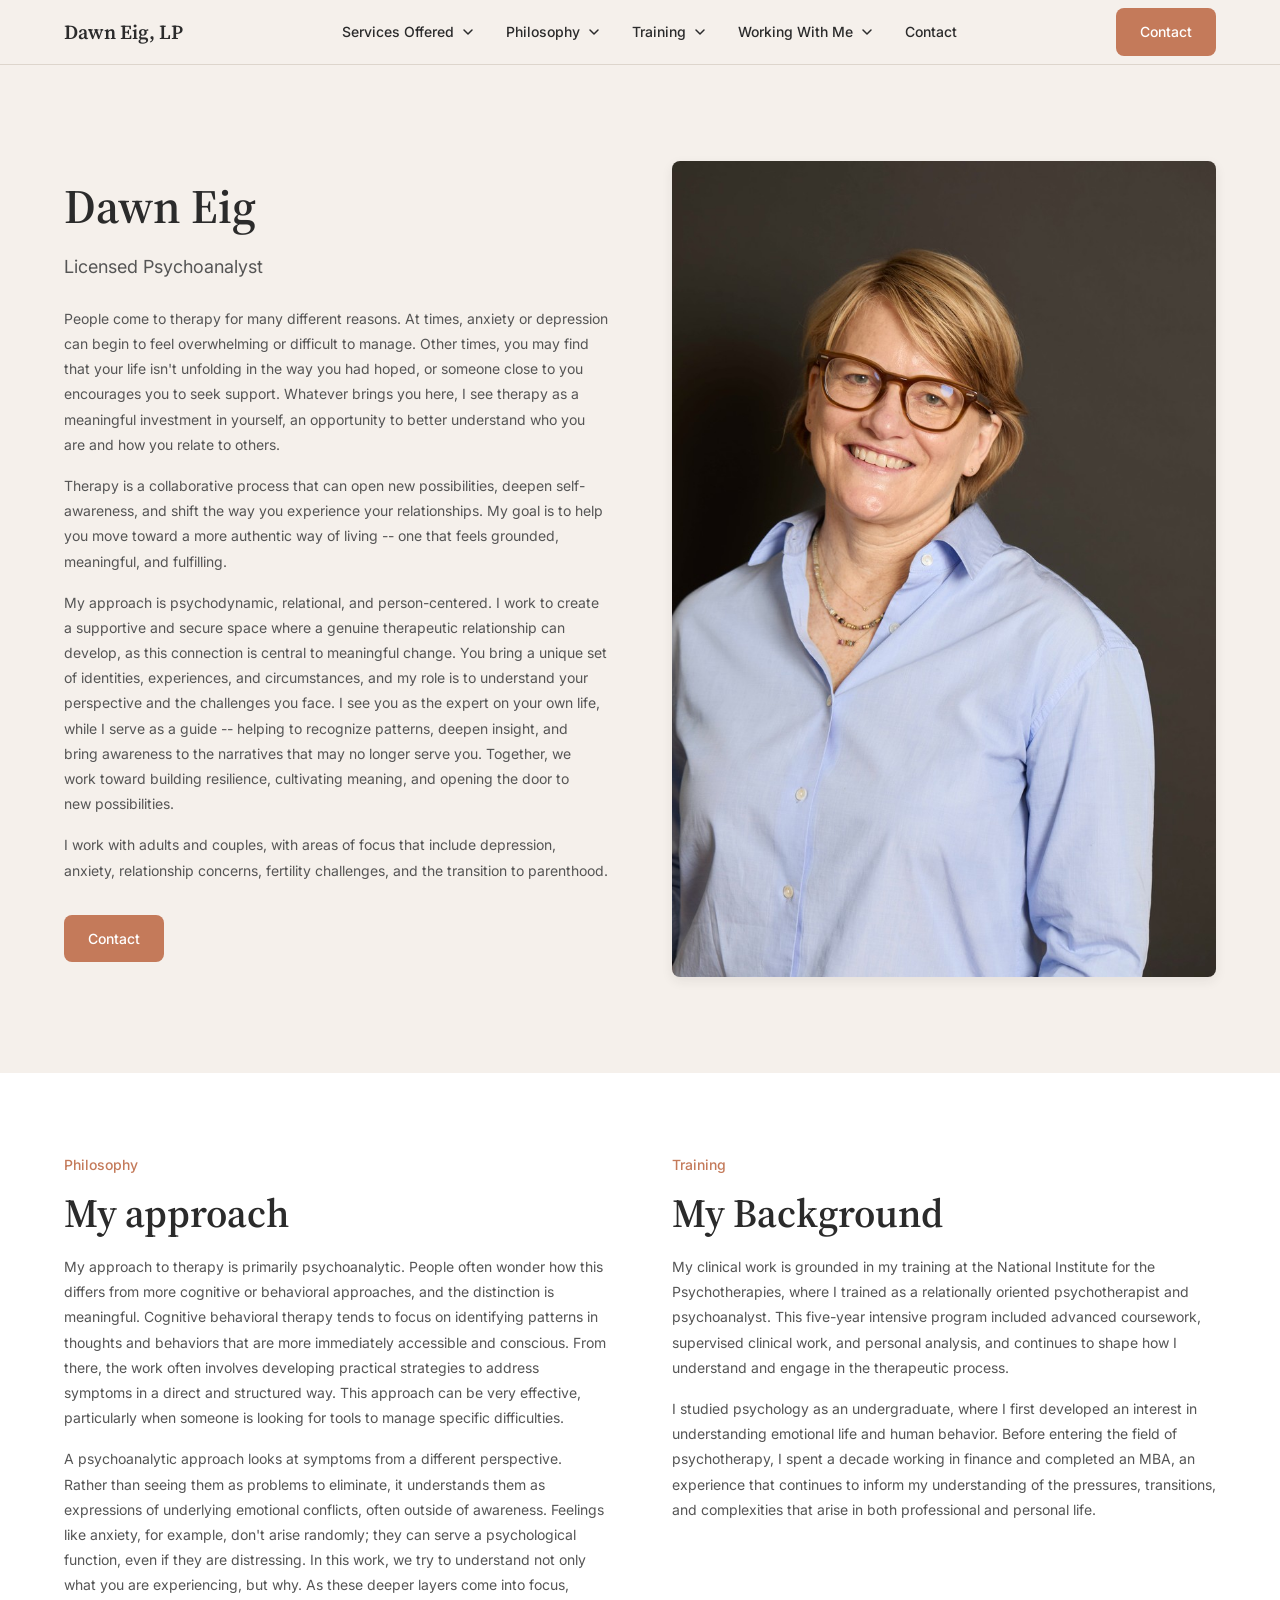
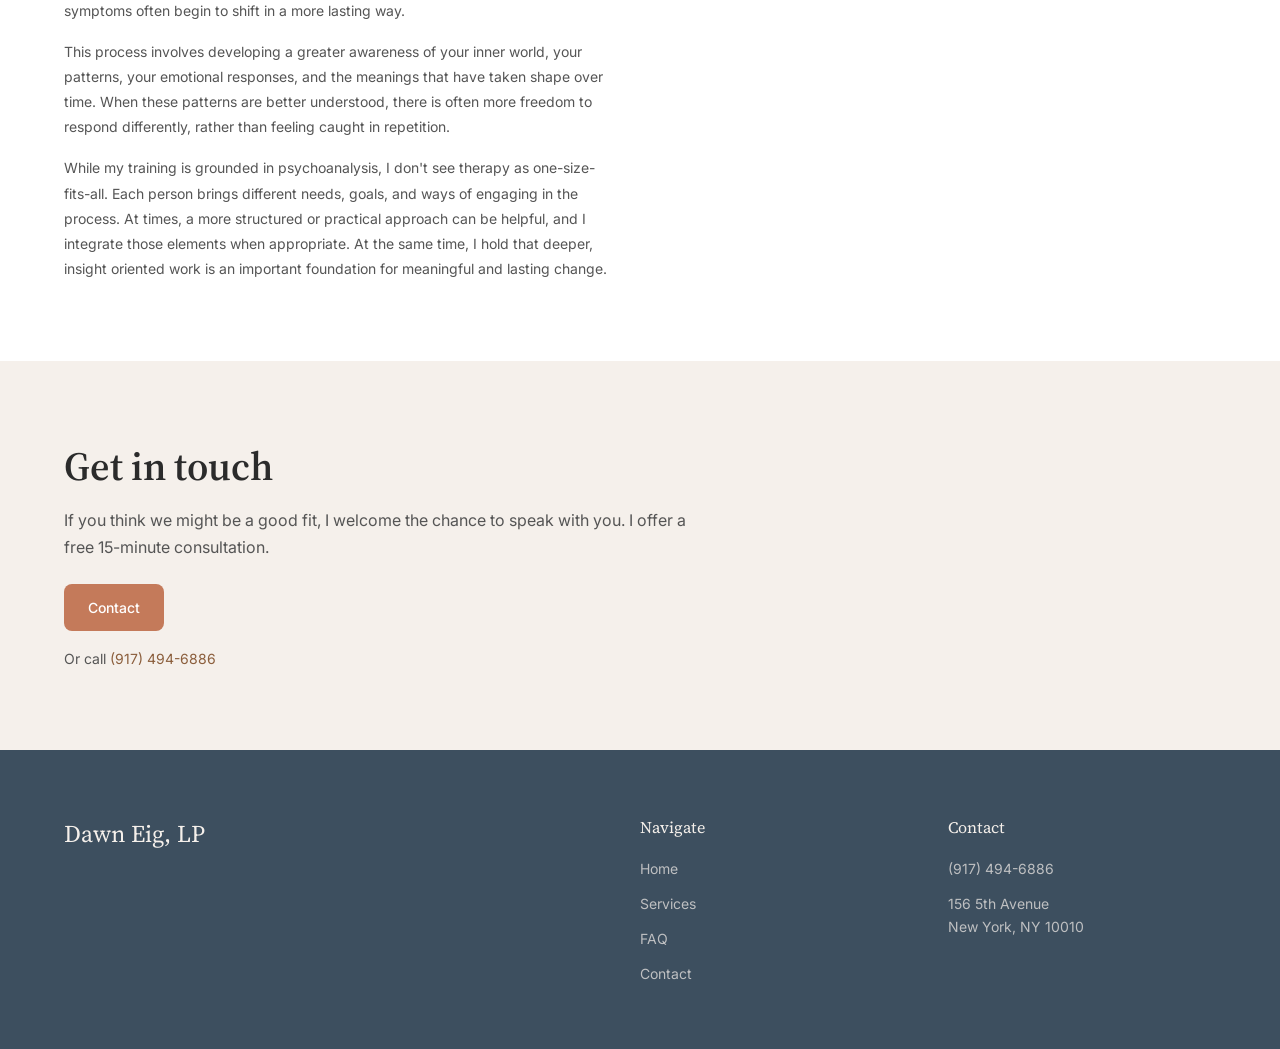
==== commit 59c3ac9b: "Remove ... separators, equal-height service cards, remove contact CTA" ====
--- a/index.html
+++ b/index.html
@@ -8,12 +8,12 @@
   <link rel="preconnect" href="https://fonts.googleapis.com">
   <link rel="preconnect" href="https://fonts.gstatic.com" crossorigin>
   <link href="https://fonts.googleapis.com/css2?family=Inter:wght@400;500;600&family=Source+Serif+4:ital,opsz,wght@0,8..60,400;0,8..60,600;1,8..60,400&display=swap" rel="stylesheet">
-  <link rel="stylesheet" href="/css/tokens.css?v=3">
-  <link rel="stylesheet" href="/css/reset.css?v=3">
-  <link rel="stylesheet" href="/css/base.css?v=3">
-  <link rel="stylesheet" href="/css/layout.css?v=3">
-  <link rel="stylesheet" href="/css/components.css?v=3">
-  <link rel="stylesheet" href="/css/pages.css?v=3">
+  <link rel="stylesheet" href="/css/tokens.css?v=4">
+  <link rel="stylesheet" href="/css/reset.css?v=4">
+  <link rel="stylesheet" href="/css/base.css?v=4">
+  <link rel="stylesheet" href="/css/layout.css?v=4">
+  <link rel="stylesheet" href="/css/components.css?v=4">
+  <link rel="stylesheet" href="/css/pages.css?v=4">
 </head>
 <body>
   <a href="#main" class="sr-only">Skip to main content</a>
@@ -213,11 +213,8 @@
             <h2 id="approach-heading" class="section__title">My approach</h2>
             <div class="text-block">
               <p>My approach to therapy is primarily psychoanalytic. People often wonder how this differs from more cognitive or behavioral approaches, and the distinction is meaningful. Cognitive behavioral therapy tends to focus on identifying patterns in thoughts and behaviors that are more immediately accessible and conscious. From there, the work often involves developing practical strategies to address symptoms in a direct and structured way. This approach can be very effective, particularly when someone is looking for tools to manage specific difficulties.</p>
-              <p class="para-break">&hellip; &hellip;</p>
               <p>A psychoanalytic approach looks at symptoms from a different perspective. Rather than seeing them as problems to eliminate, it understands them as expressions of underlying emotional conflicts, often outside of awareness. Feelings like anxiety, for example, don't arise randomly; they can serve a psychological function, even if they are distressing. In this work, we try to understand not only what you are experiencing, but why. As these deeper layers come into focus, symptoms often begin to shift in a more lasting way.</p>
-              <p class="para-break">&hellip; &hellip;</p>
               <p>This process involves developing a greater awareness of your inner world, your patterns, your emotional responses, and the meanings that have taken shape over time. When these patterns are better understood, there is often more freedom to respond differently, rather than feeling caught in repetition.</p>
-              <p class="para-break">&hellip; &hellip;</p>
               <p>While my training is grounded in psychoanalysis, I don't see therapy as one-size-fits-all. Each person brings different needs, goals, and ways of engaging in the process. At times, a more structured or practical approach can be helpful, and I integrate those elements when appropriate. At the same time, I hold that deeper, insight oriented work is an important foundation for meaningful and lasting change.</p>
             </div>
           </div>
@@ -226,7 +223,6 @@
             <h2 class="section__title">My Background</h2>
             <div class="text-block">
               <p>My clinical work is grounded in my training at the National Institute for the Psychotherapies, where I trained as a relationally oriented psychotherapist and psychoanalyst. This five-year intensive program included advanced coursework, supervised clinical work, and personal analysis, and continues to shape how I understand and engage in the therapeutic process.</p>
-              <p class="para-break">&hellip; &hellip;</p>
               <p>I studied psychology as an undergraduate, where I first developed an interest in understanding emotional life and human behavior. Before entering the field of psychotherapy, I spent a decade working in finance and completed an MBA, an experience that continues to inform my understanding of the pressures, transitions, and complexities that arise in both professional and personal life.</p>
             </div>
           </div>
@@ -269,6 +265,6 @@
     </div>
   </footer>
 
-  <script type="module" src="/js/main.js?v=3"></script>
+  <script type="module" src="/js/main.js?v=4"></script>
 </body>
 </html>
--- a/css/components.css
+++ b/css/components.css
@@ -415,12 +415,6 @@
 .mt-8 { margin-top: var(--space-8); }
 .mx-auto { margin-inline: auto; }
 
-/* ---- Paragraph break separator ---- */
-.para-break {
-  text-align: center;
-  margin: var(--space-4) 0;
-  letter-spacing: 0.15em;
-}
 
 /* ---- Text block (secondary prose) ---- */
 .text-block {
--- a/css/pages.css
+++ b/css/pages.css
@@ -214,3 +214,38 @@
 .about-list li:last-child {
   margin-bottom: 0;
 }
+
+/* ---- Services page: equal-height cards ---- */
+.services__grid {
+  display: grid;
+  grid-template-columns: 1fr;
+  gap: var(--space-12);
+}
+
+.services__grid > article {
+  display: flex;
+  flex-direction: column;
+  background-color: var(--color-bg-secondary);
+  border-radius: var(--border-radius);
+  padding: var(--space-8);
+  box-shadow: var(--shadow-sm);
+}
+
+.services__grid > article h2 {
+  margin-bottom: var(--space-6);
+  font-size: var(--font-size-xl);
+}
+
+.services__grid > article p {
+  flex-grow: 1;
+}
+
+.services__grid > article p + p {
+  margin-top: var(--space-4);
+}
+
+@media (min-width: 64rem) {
+  .services__grid {
+    grid-template-columns: repeat(3, 1fr);
+  }
+}
